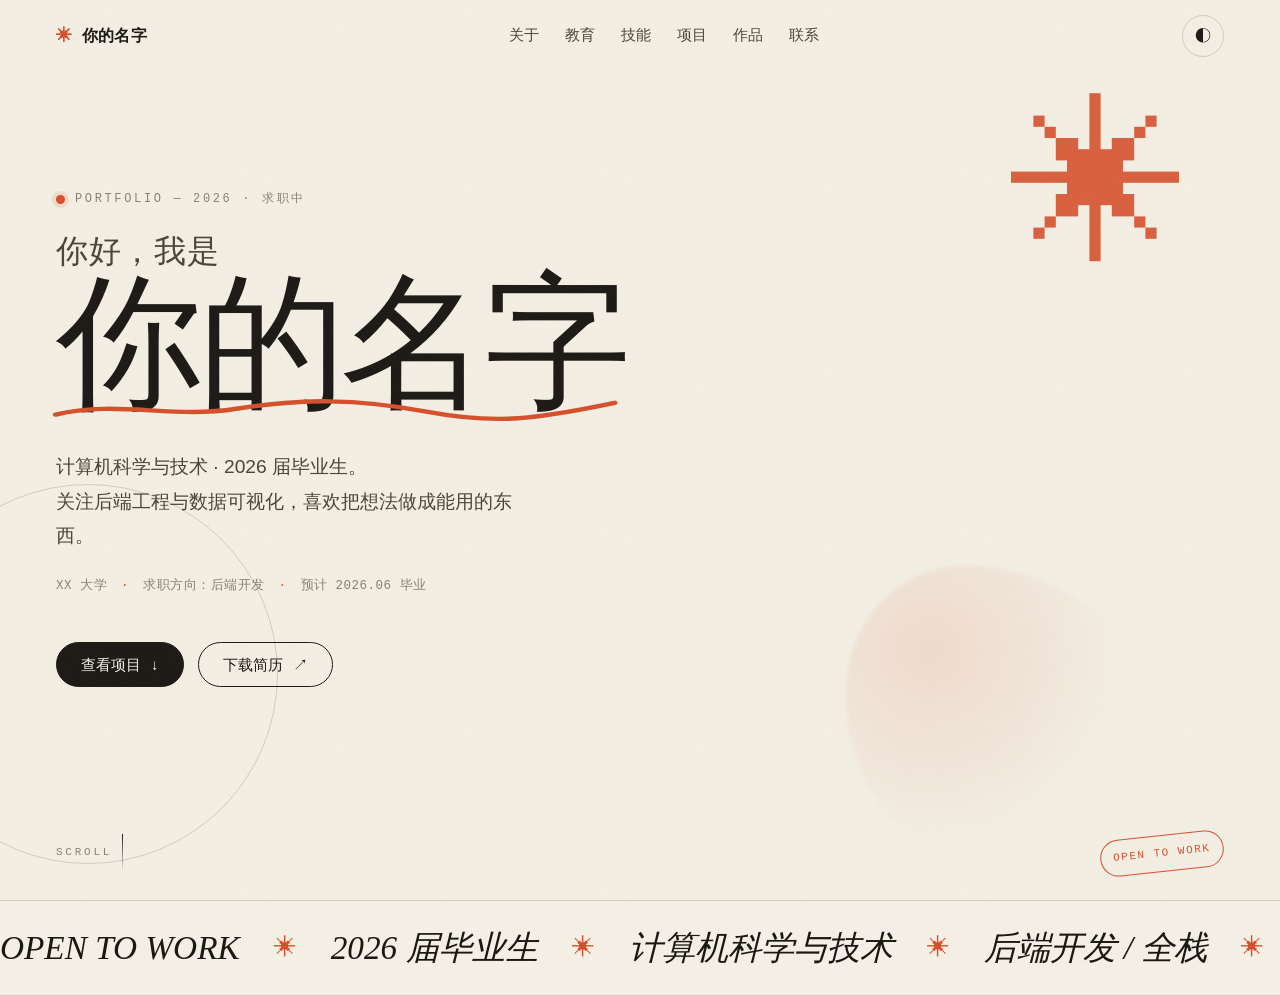
==== index.html @ 1ff98482 "feat: 搭建页面骨架与首屏 - index.html：语义化结构、导航、首屏 Hero、滚动横幅、移动端菜单容器 - style.css：设计变量（含深色主题）、重置、按钮/标签等通用组件、首屏与" ====
<!DOCTYPE html>
<html lang="zh-CN">
<head>
  <meta charset="UTF-8" />
  <meta name="viewport" content="width=device-width, initial-scale=1.0" />

  <!-- TODO: 替换为你自己的姓名与描述 -->
  <title>你的名字 · 个人作品集 | 计算机科学与技术 2026 届</title>
  <meta name="description" content="XX 大学计算机科学与技术专业 2026 届本科生的个人作品集：关于我、教育经历、技能栈、项目经历与作品，欢迎联系。" />
  <meta property="og:type" content="website" />
  <meta property="og:title" content="你的名字 · 个人作品集" />
  <meta property="og:description" content="计算机科学与技术 2026 届 · 求职方向：后端开发。项目经历、技能与作品。" />
  <meta name="theme-color" content="#f4efe4" />
  <link rel="icon" href="favicon.svg" type="image/svg+xml" />

  <!-- 在样式加载前应用主题，避免深色模式闪烁 -->
  <script>
    (function () {
      document.documentElement.classList.add('js');
      try {
        var saved = localStorage.getItem('portfolio-theme');
        if (saved === 'dark' || (!saved && window.matchMedia('(prefers-color-scheme: dark)').matches)) {
          document.documentElement.setAttribute('data-theme', 'dark');
        }
      } catch (e) { /* 隐私模式下忽略 */ }
    })();
  </script>

  <link rel="stylesheet" href="style.css" />
</head>
<body>
  <a class="skip-link" href="#main">跳到主要内容</a>

  <div class="progress" aria-hidden="true"><span id="progress-bar"></span></div>
  <div class="cursor" aria-hidden="true"></div>
  <div class="cursor-ring" aria-hidden="true"></div>

  <!-- 顶部导航 -->
  <header class="nav" id="nav">
    <div class="nav__inner">
      <a class="brand" href="#top" aria-label="回到首屏">
        <span class="brand__mark" aria-hidden="true">✳</span>
        <span>你的名字</span>
      </a>

      <nav class="nav__links" aria-label="主导航">
        <a href="#about">关于</a>
        <a href="#education">教育</a>
        <a href="#skills">技能</a>
        <a href="#projects">项目</a>
        <a href="#works">作品</a>
        <a href="#contact">联系</a>
      </nav>

      <div class="nav__actions">
        <button class="theme-toggle" id="theme-toggle" type="button" aria-label="切换深色/浅色主题">
          <span aria-hidden="true">◐</span>
        </button>
        <button class="menu-btn" id="menu-btn" type="button" aria-label="打开菜单" aria-expanded="false" aria-controls="mobile-menu">
          <span></span><span></span>
        </button>
      </div>
    </div>
  </header>

  <!-- 移动端全屏菜单 -->
  <nav class="mobile-menu" id="mobile-menu" aria-label="移动端导航" aria-hidden="true">
    <a href="#about">关于 <span>01</span></a>
    <a href="#education">教育 <span>02</span></a>
    <a href="#skills">技能 <span>03</span></a>
    <a href="#projects">项目 <span>04</span></a>
    <a href="#works">作品 <span>05</span></a>
    <a href="#contact">联系 <span>06</span></a>
    <p class="mobile-menu__note">计算机科学与技术 · 2026 届</p>
  </nav>

  <main id="main">
    <!-- ================= 首屏 ================= -->
    <section class="hero" id="top">
      <div class="hero__bg" aria-hidden="true">
        <span class="shape shape--star">✳</span>
        <span class="shape shape--ring"></span>
        <span class="shape shape--blob"></span>
      </div>

      <div class="container hero__inner">
        <p class="eyebrow" data-reveal>PORTFOLIO — 2026 · 求职中</p>

        <h1 class="hero__title" data-reveal style="--d:.05s">
          <span class="hero__hi">你好，我是</span>
          <span class="hero__name"><em>你的名字</em><svg class="underline" viewBox="0 0 600 40" preserveAspectRatio="none" aria-hidden="true" focusable="false"><path d="M6 28C70 8 128 34 196 20S322 6 396 24 512 34 594 12" /></svg></span>
        </h1>

        <p class="hero__sub" data-reveal style="--d:.15s">
          计算机科学与技术 · 2026 届毕业生。<br />
          关注后端工程与数据可视化，喜欢把想法做成能用的东西。
        </p>

        <div class="hero__meta" data-reveal style="--d:.25s">
          <span>XX 大学</span><span class="dot" aria-hidden="true">·</span>
          <span>求职方向：后端开发</span><span class="dot" aria-hidden="true">·</span>
          <span>预计 2026.06 毕业</span>
        </div>

        <div class="hero__cta" data-reveal style="--d:.35s">
          <a class="btn btn--primary" href="#projects">查看项目 <span aria-hidden="true">↓</span></a>
          <a class="btn btn--ghost" href="resume.pdf" download>下载简历 <span aria-hidden="true">↗</span></a>
        </div>
      </div>

      <div class="hero__footer">
        <span class="scroll-hint">SCROLL</span>
        <span class="hero__sticker">OPEN TO WORK</span>
      </div>
    </section>

    <!-- 滚动横幅 -->
    <div class="marquee" aria-hidden="true">
      <div class="marquee__track">
        <div class="marquee__group">
          <span>OPEN TO WORK</span><span class="marquee__star">✳</span>
          <span>2026 届毕业生</span><span class="marquee__star">✳</span>
          <span>计算机科学与技术</span><span class="marquee__star">✳</span>
          <span>后端开发 / 全栈</span><span class="marquee__star">✳</span>
          <span>把想法做成产品</span><span class="marquee__star">✳</span>
        </div>
        <div class="marquee__group">
          <span>OPEN TO WORK</span><span class="marquee__star">✳</span>
          <span>2026 届毕业生</span><span class="marquee__star">✳</span>
          <span>计算机科学与技术</span><span class="marquee__star">✳</span>
          <span>后端开发 / 全栈</span><span class="marquee__star">✳</span>
          <span>把想法做成产品</span><span class="marquee__star">✳</span>
        </div>
      </div>
    </div>

    <!-- ================= 内容区块（后续迭代在此插入） ================= -->

  </main>

  <!-- ================= 页脚（后续迭代完善） ================= -->

  <script src="main.js" defer></script>
</body>
</html>
---- style.css ----
/* ============================================================
   个人作品集 · style.css
   目录：01 设计变量 / 02 重置与基础 / 03 通用组件
        04 首屏 / 05 滚动横幅 / 06 导航 / 07 移动菜单
        08 进度条与光标
   ============================================================ */

/* ---------- 01 设计变量 ---------- */
:root {
  --paper: #f4efe4;
  --paper-2: #ece4d4;
  --ink: #1b1814;
  --ink-2: #4b4338;
  --muted: #8a8071;
  --line: rgba(27, 24, 20, 0.16);
  --accent: #d64f2a;
  --accent-2: #1f4f7a;
  --glow: rgba(214, 79, 42, 0.12);

  --font-display: "Iowan Old Style", "Palatino Linotype", "Book Antiqua", Georgia,
    "Noto Serif SC", "Source Han Serif SC", "Songti SC", STSong, serif;
  --font-sans: "Inter", "Helvetica Neue", Arial, "PingFang SC", "Hiragino Sans GB",
    "Microsoft YaHei", sans-serif;
  --font-mono: "SFMono-Regular", Consolas, "Liberation Mono", Menlo, monospace;

  --maxw: 1180px;
  --gutter: clamp(20px, 5vw, 56px);
  --r: 20px;
  --r-sm: 12px;

  --ease: cubic-bezier(0.2, 0.7, 0.2, 1);
  --t-fast: 0.2s;
  --t: 0.5s;
  --t-slow: 0.9s;
}

/* 深色主题 */
[data-theme="dark"] {
  --paper: #151310;
  --paper-2: #1d1a16;
  --ink: #f0e9db;
  --ink-2: #c9bfae;
  --muted: #938876;
  --line: rgba(240, 233, 219, 0.18);
  --accent: #ff6b3d;
  --accent-2: #8fb8dd;
  --glow: rgba(255, 107, 61, 0.14);
}

/* ---------- 02 重置与基础 ---------- */
*,
*::before,
*::after {
  box-sizing: border-box;
}

html {
  scroll-behavior: smooth;
}

body {
  margin: 0;
  background-color: var(--paper);
  color: var(--ink);
  font-family: var(--font-sans);
  font-size: 16px;
  line-height: 1.75;
  overflow-x: hidden;
  -webkit-font-smoothing: antialiased;
  transition: background-color 0.4s var(--ease), color 0.4s var(--ease);
}

/* 纸张噪点质感：覆盖全页的极淡颗粒 */
body::after {
  content: "";
  position: fixed;
  inset: 0;
  z-index: 95;
  pointer-events: none;
  opacity: 0.05;
  background-image: url("data:image/svg+xml,%3Csvg xmlns='http://www.w3.org/2000/svg' width='180' height='180'%3E%3Cfilter id='n'%3E%3CfeTurbulence type='fractalNoise' baseFrequency='0.9' numOctaves='2'/%3E%3C/filter%3E%3Crect width='180' height='180' filter='url(%23n)'/%3E%3C/svg%3E");
}

img,
svg {
  display: block;
  max-width: 100%;
}

a {
  color: inherit;
  text-decoration: none;
}

button {
  font: inherit;
  color: inherit;
  background: none;
  border: 0;
  cursor: pointer;
}

ul {
  margin: 0;
  padding: 0;
  list-style: none;
}

::selection {
  background: var(--accent);
  color: var(--paper);
}

:focus-visible {
  outline: 2px solid var(--accent);
  outline-offset: 3px;
  border-radius: 4px;
}

/* 跳转链接：键盘用户可见 */
.skip-link {
  position: fixed;
  top: -100px;
  left: 16px;
  z-index: 120;
  padding: 10px 16px;
  border-radius: 8px;
  background: var(--ink);
  color: var(--paper);
  transition: top var(--t-fast) var(--ease);
}

.skip-link:focus {
  top: 12px;
}

/* 进场动画：只有 JS 可用时才隐藏，避免脚本失败看不到内容 */
.js [data-reveal] {
  opacity: 0;
  transform: translateY(26px);
  transition: opacity var(--t-slow) var(--ease), transform var(--t-slow) var(--ease);
  transition-delay: var(--d, 0s);
}

.js [data-reveal].is-in {
  opacity: 1;
  transform: none;
}

/* ---------- 03 通用组件 ---------- */
.container {
  width: min(var(--maxw), 100% - var(--gutter) * 2);
  margin-inline: auto;
}

.mono {
  font-family: var(--font-mono);
}

.eyebrow {
  display: flex;
  align-items: center;
  gap: 10px;
  margin: 0 0 26px;
  font-family: var(--font-mono);
  font-size: 12px;
  letter-spacing: 0.22em;
  text-transform: uppercase;
  color: var(--muted);
}

.eyebrow::before {
  content: "";
  width: 9px;
  height: 9px;
  border-radius: 50%;
  background: var(--accent);
  box-shadow: 0 0 0 4px var(--glow);
}

/* 按钮 */
.btn {
  display: inline-flex;
  align-items: center;
  gap: 10px;
  padding: 14px 24px;
  border: 1px solid var(--ink);
  border-radius: 999px;
  font-size: 0.95rem;
  font-weight: 500;
  line-height: 1;
  transition: transform var(--t-fast) var(--ease), background-color var(--t-fast) var(--ease),
    color var(--t-fast) var(--ease), border-color var(--t-fast) var(--ease);
}

.btn span {
  transition: transform var(--t-fast) var(--ease);
}

.btn:hover span {
  transform: translate(3px, -3px);
}

.btn--primary {
  background: var(--ink);
  color: var(--paper);
}

.btn--primary:hover {
  background: var(--accent);
  border-color: var(--accent);
  color: #fff;
}

.btn--ghost {
  background: transparent;
  color: var(--ink);
}

.btn--ghost:hover {
  background: var(--ink);
  color: var(--paper);
}

/* ---------- 04 首屏 ---------- */
.hero {
  position: relative;
  display: flex;
  flex-direction: column;
  justify-content: center;
  min-height: 100vh;
  min-height: 100svh;
  padding-top: 96px;
  overflow: hidden;
}

.hero__bg {
  position: absolute;
  inset: 0;
  z-index: 0;
  pointer-events: none;
}

.shape {
  position: absolute;
  will-change: transform;
}

.shape--star {
  top: 11%;
  right: 7%;
  font-size: clamp(80px, 14vw, 190px);
  line-height: 1;
  color: var(--accent);
  opacity: 0.9;
  animation: spin 26s linear infinite;
}

.shape--ring {
  left: -8%;
  bottom: 4%;
  width: clamp(200px, 30vw, 380px);
  aspect-ratio: 1;
  border: 1px solid var(--line);
  border-radius: 50%;
}

.shape--blob {
  right: 12%;
  bottom: 6%;
  width: clamp(150px, 22vw, 280px);
  aspect-ratio: 1;
  border-radius: 42% 58% 63% 37% / 45% 40% 60% 55%;
  background: radial-gradient(circle at 30% 30%, var(--glow), transparent 70%);
  filter: blur(2px);
}

.hero__inner {
  position: relative;
  z-index: 2;
  padding-bottom: 120px;
}

.hero__title {
  margin: 0;
  font-family: var(--font-display);
  font-weight: 500;
  font-size: clamp(3.2rem, 11.5vw, 9.5rem);
  line-height: 0.96;
  letter-spacing: -0.03em;
}

.hero__hi {
  display: block;
  margin-bottom: 0.18em;
  font-size: 0.22em;
  font-weight: 400;
  letter-spacing: 0.02em;
  color: var(--ink-2);
}

.hero__name {
  position: relative;
  display: inline-block;
}

.hero__name em {
  font-style: normal;
  color: var(--ink);
}

.underline {
  position: absolute;
  left: -1%;
  bottom: -0.06em;
  width: 102%;
  height: 0.2em;
  overflow: visible;
}

.underline path {
  fill: none;
  stroke: var(--accent);
  stroke-width: 6;
  stroke-linecap: round;
}

.hero__sub {
  max-width: 46ch;
  margin: clamp(24px, 3.4vw, 36px) 0 0;
  font-size: clamp(1rem, 1.5vw, 1.2rem);
  line-height: 1.8;
  color: var(--ink-2);
}

.hero__meta {
  display: flex;
  flex-wrap: wrap;
  gap: 10px 14px;
  margin-top: 22px;
  font-family: var(--font-mono);
  font-size: 12.5px;
  letter-spacing: 0.04em;
  color: var(--muted);
}

.hero__meta .dot {
  color: var(--accent);
}

.hero__cta {
  display: flex;
  flex-wrap: wrap;
  gap: 14px;
  margin-top: clamp(30px, 4vw, 44px);
}

.hero__footer {
  position: absolute;
  left: 50%;
  bottom: 0;
  z-index: 2;
  display: flex;
  align-items: flex-end;
  justify-content: space-between;
  width: min(var(--maxw), 100% - var(--gutter) * 2);
  padding-bottom: 28px;
  transform: translateX(-50%);
}

.scroll-hint {
  display: flex;
  align-items: center;
  gap: 10px;
  font-family: var(--font-mono);
  font-size: 11px;
  letter-spacing: 0.25em;
  color: var(--muted);
}

.scroll-hint::after {
  content: "";
  width: 1px;
  height: 38px;
  background: linear-gradient(var(--ink), transparent);
  animation: scroll-pulse 2s ease-in-out infinite;
}

.hero__sticker {
  padding: 8px 12px;
  border: 1px solid var(--accent);
  border-radius: 999px;
  font-family: var(--font-mono);
  font-size: 11px;
  letter-spacing: 0.14em;
  color: var(--accent);
  transform: rotate(-6deg);
}

/* ---------- 05 滚动横幅 ---------- */
.marquee {
  padding: 18px 0;
  overflow: hidden;
  border-top: 1px solid var(--line);
  border-bottom: 1px solid var(--line);
  background: var(--paper);
}

.marquee__track {
  display: flex;
  width: max-content;
  animation: marquee 34s linear infinite;
}

.marquee:hover .marquee__track {
  animation-play-state: paused;
}

.marquee__group {
  display: flex;
  align-items: center;
  gap: 34px;
  padding-right: 34px;
  font-family: var(--font-display);
  font-size: clamp(1.4rem, 2.6vw, 2.2rem);
  font-style: italic;
  white-space: nowrap;
}

.marquee__star {
  font-size: 0.68em;
  font-style: normal;
  color: var(--accent);
}

/* ---------- 06 导航 ---------- */
.nav {
  position: fixed;
  top: 0;
  right: 0;
  left: 0;
  z-index: 60;
  border-bottom: 1px solid transparent;
  transition: background-color 0.35s var(--ease), border-color 0.35s var(--ease),
    box-shadow 0.35s var(--ease);
}

.nav.is-scrolled {
  border-color: var(--line);
  background: rgba(244, 239, 228, 0.82);
  -webkit-backdrop-filter: blur(14px) saturate(1.2);
  backdrop-filter: blur(14px) saturate(1.2);
  box-shadow: 0 8px 30px rgba(27, 24, 20, 0.06);
}

[data-theme="dark"] .nav.is-scrolled {
  background: rgba(21, 19, 16, 0.82);
}

.nav__inner {
  display: flex;
  align-items: center;
  justify-content: space-between;
  gap: 24px;
  width: min(var(--maxw), 100% - var(--gutter) * 2);
  height: 72px;
  margin-inline: auto;
}

.brand {
  display: flex;
  align-items: center;
  gap: 10px;
  font-weight: 600;
  letter-spacing: 0.01em;
}

.brand__mark {
  display: inline-block;
  color: var(--accent);
  animation: spin 18s linear infinite;
}

.nav__links {
  display: flex;
  gap: 26px;
  font-size: 0.92rem;
}

.nav__links a {
  position: relative;
  color: var(--ink-2);
  transition: color var(--t-fast) var(--ease);
}

.nav__links a::after {
  content: "";
  position: absolute;
  right: 0;
  bottom: -4px;
  left: 0;
  height: 1px;
  background: currentColor;
  transform: scaleX(0);
  transform-origin: right;
  transition: transform 0.35s var(--ease);
}

.nav__links a:hover {
  color: var(--ink);
}

.nav__links a:hover::after {
  transform: scaleX(1);
  transform-origin: left;
}

.nav__actions {
  display: flex;
  align-items: center;
  gap: 12px;
}

.theme-toggle {
  display: grid;
  place-items: center;
  width: 42px;
  height: 42px;
  border: 1px solid var(--line);
  border-radius: 50%;
  font-size: 1rem;
  transition: transform var(--t-fast) var(--ease), border-color var(--t-fast) var(--ease);
}

.theme-toggle:hover {
  border-color: var(--ink);
  transform: rotate(18deg);
}

/* ---------- 07 移动菜单 ---------- */
.menu-btn {
  display: none;
  flex-direction: column;
  align-items: center;
  justify-content: center;
  gap: 6px;
  width: 42px;
  height: 42px;
  border: 1px solid var(--line);
  border-radius: 50%;
}

.menu-btn span {
  display: block;
  width: 16px;
  height: 1.5px;
  background: var(--ink);
  transition: transform 0.3s var(--ease);
}

.menu-btn[aria-expanded="true"] span:first-child {
  transform: translateY(3.75px) rotate(45deg);
}

.menu-btn[aria-expanded="true"] span:last-child {
  transform: translateY(-3.75px) rotate(-45deg);
}

.mobile-menu {
  position: fixed;
  inset: 0;
  z-index: 55;
  display: flex;
  flex-direction: column;
  justify-content: center;
  gap: 4px;
  padding: var(--gutter);
  visibility: hidden;
  background: var(--paper);
  opacity: 0;
  transform: translateY(-100%);
  transition: transform 0.5s var(--ease), opacity 0.4s var(--ease), visibility 0.5s;
}

.mobile-menu.is-open {
  visibility: visible;
  opacity: 1;
  transform: none;
}

.mobile-menu a {
  display: flex;
  align-items: center;
  justify-content: space-between;
  padding: 14px 0;
  border-bottom: 1px solid var(--line);
  font-family: var(--font-display);
  font-size: clamp(2.1rem, 9vw, 3.2rem);
  line-height: 1.25;
}

.mobile-menu a span {
  font-family: var(--font-mono);
  font-size: 12px;
  color: var(--muted);
}

.mobile-menu__note {
  margin-top: 28px;
  font-family: var(--font-mono);
  font-size: 12px;
  letter-spacing: 0.12em;
  color: var(--muted);
}

body.menu-open {
  overflow: hidden;
}

/* ---------- 08 进度条与光标 ---------- */
.progress {
  position: fixed;
  top: 0;
  right: 0;
  left: 0;
  z-index: 80;
  height: 3px;
}

.progress span {
  display: block;
  width: 0;
  height: 100%;
  background: var(--accent);
  transition: width 0.1s linear;
}

.cursor,
.cursor-ring {
  position: fixed;
  top: 0;
  left: 0;
  z-index: 100;
  border-radius: 50%;
  pointer-events: none;
  opacity: 0;
  transform: translate(-50%, -50%);
  transition: opacity 0.3s var(--ease), width 0.25s var(--ease), height 0.25s var(--ease),
    background-color 0.25s var(--ease);
}

.cursor {
  width: 8px;
  height: 8px;
  background: #fff;
  mix-blend-mode: difference;
}

.cursor-ring {
  width: 38px;
  height: 38px;
  border: 1px solid rgba(255, 255, 255, 0.6);
  mix-blend-mode: difference;
}

body.has-cursor .cursor,
body.has-cursor .cursor-ring {
  opacity: 1;
}

.cursor-ring.is-hover {
  width: 64px;
  height: 64px;
  background: rgba(255, 255, 255, 0.08);
}

/* ---------- 动画关键帧 ---------- */
@keyframes spin {
  to {
    transform: rotate(360deg);
  }
}

@keyframes marquee {
  to {
    transform: translateX(-50%);
  }
}

@keyframes scroll-pulse {
  0%,
  100% {
    opacity: 0.35;
  }
  50% {
    opacity: 1;
  }
}

/* ===== 后续迭代样式在此追加 ===== */
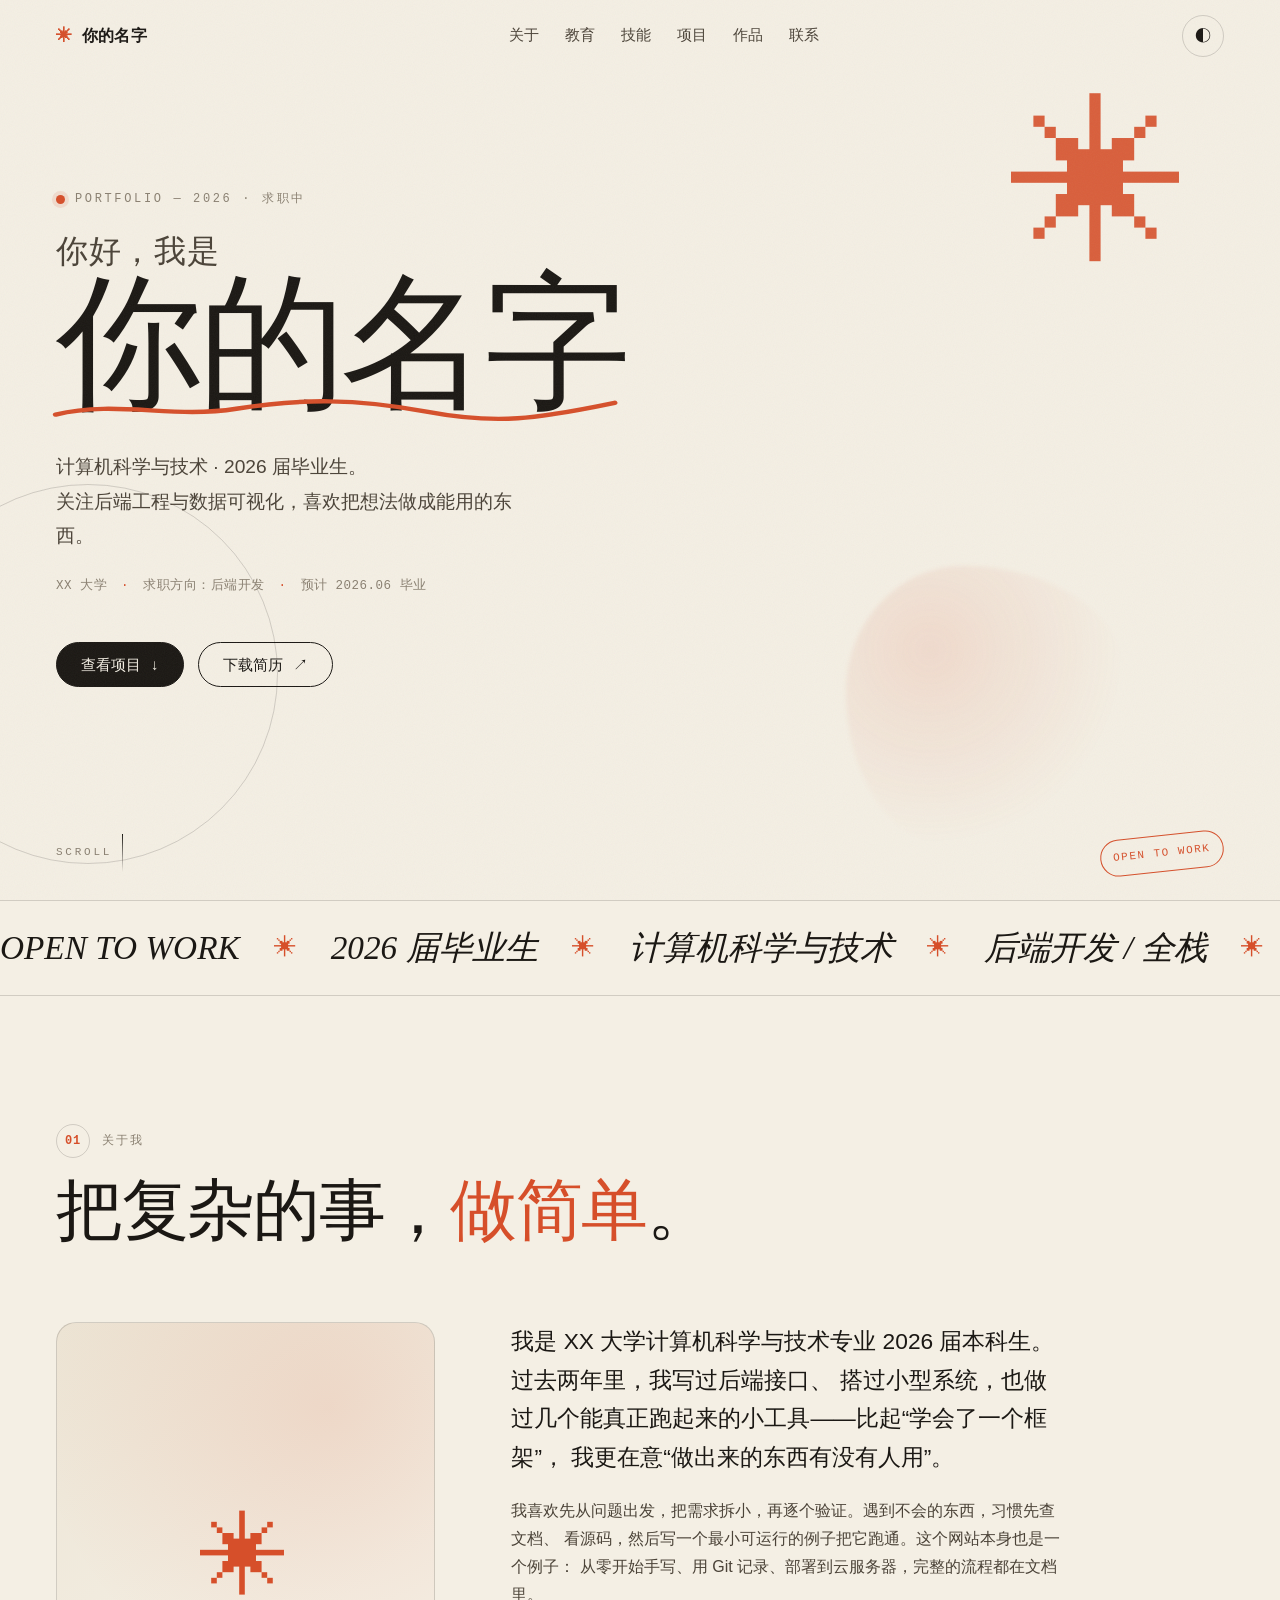
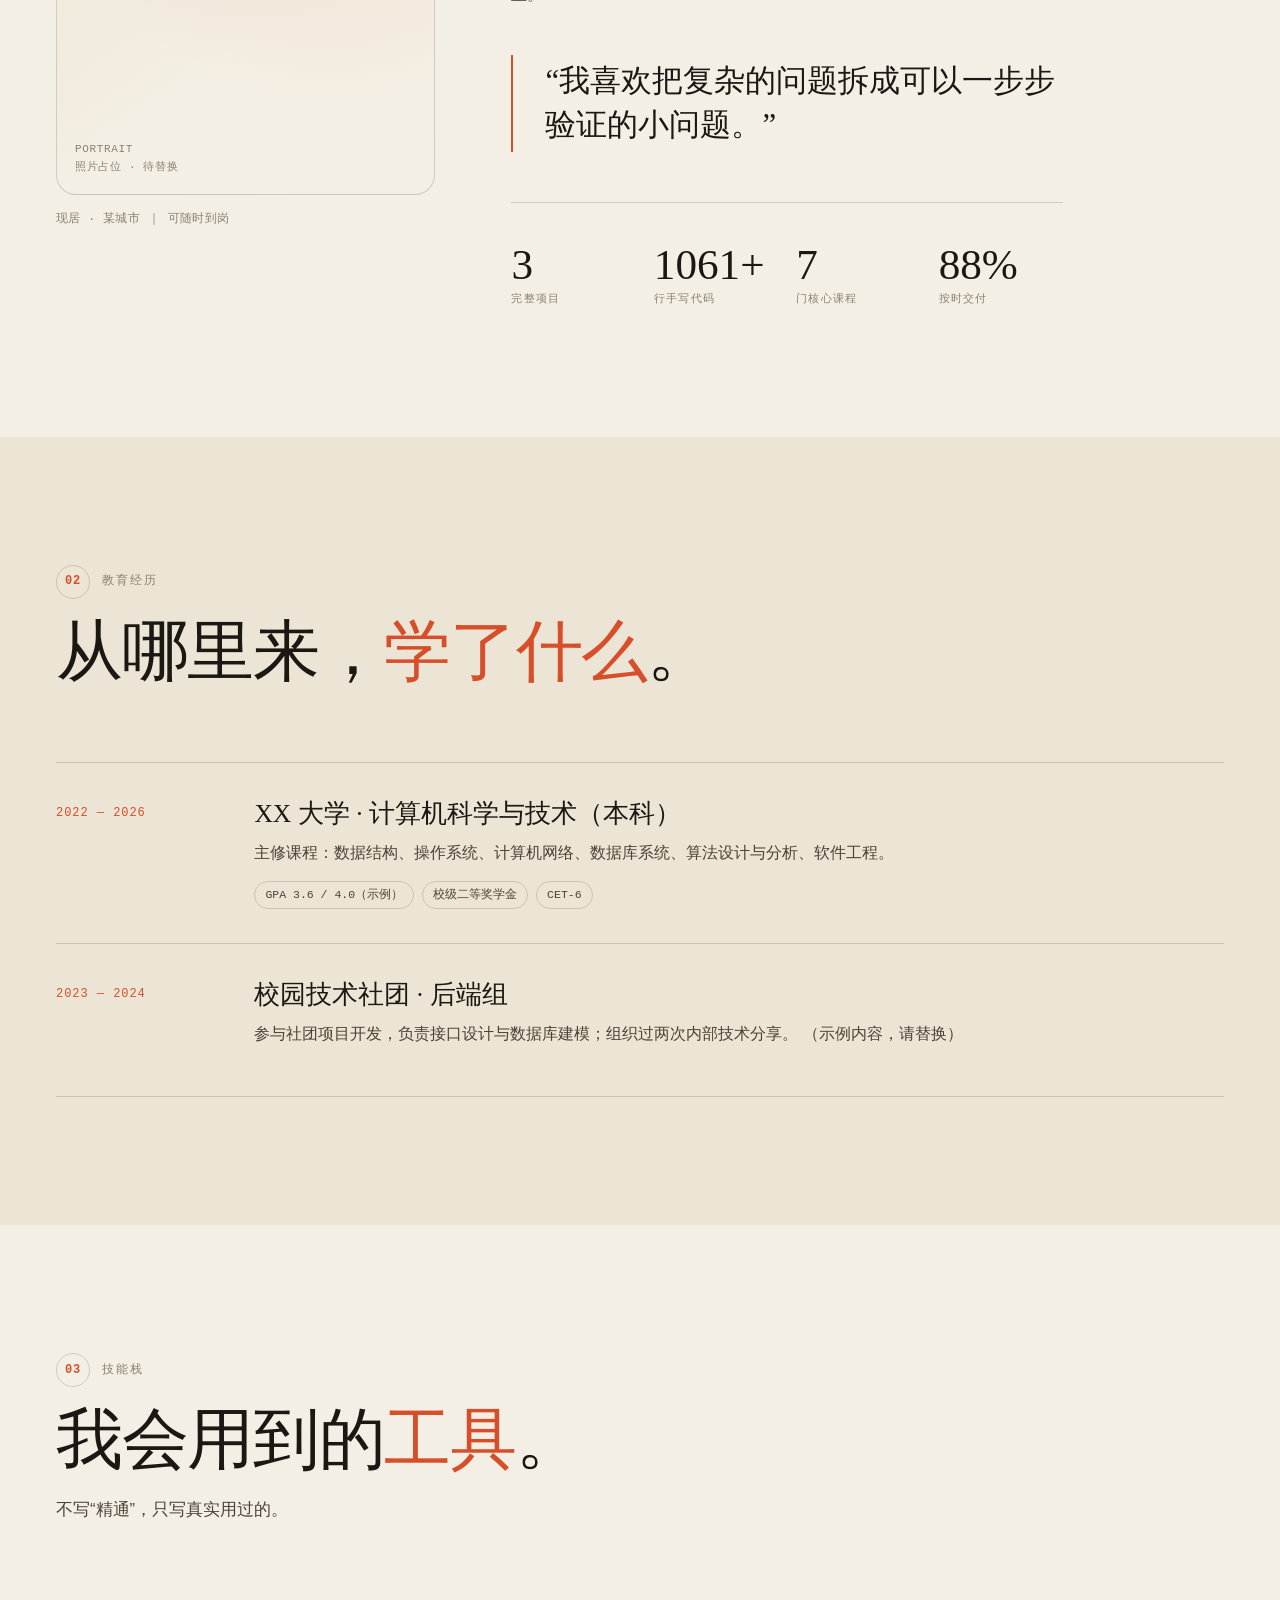
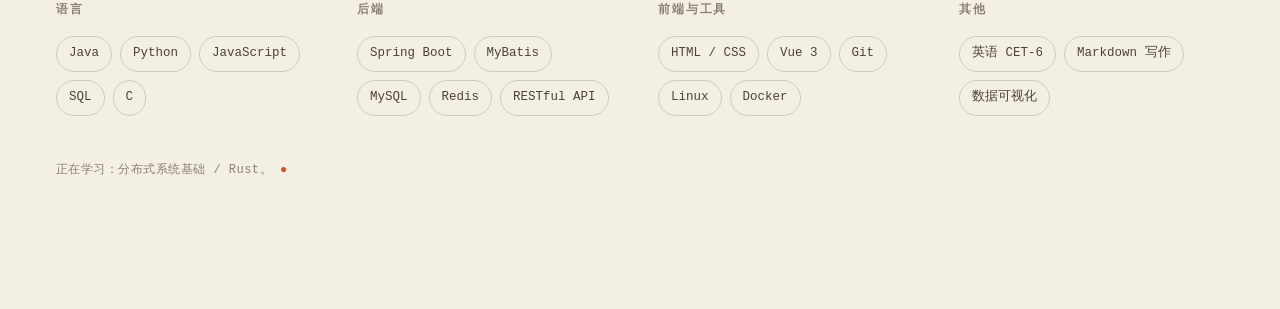
==== commit 9e9f6582: "feat: 新增关于、教育与技能区块 - 关于我：照片占位、个人简介、引文与数据统计（滚动计数） - 教育经历：时间线列表 - 技能栈：分组标签，标注正在学习的方向 - 补充区块通用样式与数字滚动脚本" ====
--- a/index.html
+++ b/index.html
@@ -134,6 +134,155 @@
       </div>
     </div>
 
+    <!-- ================= 01 关于我 ================= -->
+    <section class="section" id="about">
+      <div class="container">
+        <header class="section-head" data-reveal>
+          <p class="kicker"><span class="kicker__num">01</span> 关于我</p>
+          <h2 class="section-title">把复杂的事，<em>做简单</em>。</h2>
+        </header>
+
+        <div class="about-grid">
+          <aside class="about-side" data-reveal>
+            <!-- TODO: 替换为你的照片：把下面 div 换成 <img src="assets/avatar.jpg" alt="你的名字的照片"> -->
+            <div class="about-portrait" aria-hidden="true">
+              <span class="about-portrait__mark">✳</span>
+              <span class="about-portrait__label">PORTRAIT<br />照片占位 · 待替换</span>
+            </div>
+            <p class="about-side__note">现居 · 某城市 ｜ 可随时到岗</p>
+          </aside>
+
+          <div class="about-body">
+            <!-- TODO: 以下均为示例内容，替换为你自己的介绍 -->
+            <p class="lede" data-reveal>
+              我是 XX 大学计算机科学与技术专业 2026 届本科生。过去两年里，我写过后端接口、
+              搭过小型系统，也做过几个能真正跑起来的小工具——比起“学会了一个框架”，
+              我更在意“做出来的东西有没有人用”。
+            </p>
+            <p data-reveal>
+              我喜欢先从问题出发，把需求拆小，再逐个验证。遇到不会的东西，习惯先查文档、
+              看源码，然后写一个最小可运行的例子把它跑通。这个网站本身也是一个例子：
+              从零开始手写、用 Git 记录、部署到云服务器，完整的流程都在文档里。
+            </p>
+            <blockquote class="pullquote" data-reveal>
+              “我喜欢把复杂的问题拆成可以一步步验证的小问题。”
+            </blockquote>
+            <div class="stats" data-reveal>
+              <div class="stat">
+                <span class="stat__num" data-count="3">3</span>
+                <span class="stat__label">完整项目</span>
+              </div>
+              <div class="stat">
+                <span class="stat__num" data-count="1200" data-suffix="+">1200+</span>
+                <span class="stat__label">行手写代码</span>
+              </div>
+              <div class="stat">
+                <span class="stat__num" data-count="8">8</span>
+                <span class="stat__label">门核心课程</span>
+              </div>
+              <div class="stat">
+                <span class="stat__num" data-count="100" data-suffix="%">100%</span>
+                <span class="stat__label">按时交付</span>
+              </div>
+            </div>
+          </div>
+        </div>
+      </div>
+    </section>
+
+    <!-- ================= 02 教育经历 ================= -->
+    <section class="section section--alt" id="education">
+      <div class="container">
+        <header class="section-head" data-reveal>
+          <p class="kicker"><span class="kicker__num">02</span> 教育经历</p>
+          <h2 class="section-title">从哪里来，<em>学了什么</em>。</h2>
+        </header>
+
+        <ol class="timeline">
+          <li class="tl-item" data-reveal>
+            <p class="tl-year">2022 — 2026</p>
+            <div class="tl-body">
+              <h3 class="tl-title">XX 大学 · 计算机科学与技术（本科）</h3>
+              <p class="tl-desc">
+                主修课程：数据结构、操作系统、计算机网络、数据库系统、算法设计与分析、软件工程。
+              </p>
+              <ul class="tags">
+                <li>GPA 3.6 / 4.0（示例）</li>
+                <li>校级二等奖学金</li>
+                <li>CET-6</li>
+              </ul>
+            </div>
+          </li>
+          <li class="tl-item" data-reveal style="--d:.06s">
+            <p class="tl-year">2023 — 2024</p>
+            <div class="tl-body">
+              <h3 class="tl-title">校园技术社团 · 后端组</h3>
+              <p class="tl-desc">
+                参与社团项目开发，负责接口设计与数据库建模；组织过两次内部技术分享。
+                （示例内容，请替换）
+              </p>
+            </div>
+          </li>
+        </ol>
+      </div>
+    </section>
+
+    <!-- ================= 03 技能栈 ================= -->
+    <section class="section" id="skills">
+      <div class="container">
+        <header class="section-head" data-reveal>
+          <p class="kicker"><span class="kicker__num">03</span> 技能栈</p>
+          <h2 class="section-title">我会用到的<em>工具</em>。</h2>
+          <p class="section-lead">不写“精通”，只写真实用过的。</p>
+        </header>
+
+        <div class="skills-grid">
+          <div class="skill-group" data-reveal>
+            <h3>语言</h3>
+            <ul class="chips">
+              <li>Java</li>
+              <li>Python</li>
+              <li>JavaScript</li>
+              <li>SQL</li>
+              <li>C</li>
+            </ul>
+          </div>
+          <div class="skill-group" data-reveal style="--d:.06s">
+            <h3>后端</h3>
+            <ul class="chips">
+              <li>Spring Boot</li>
+              <li>MyBatis</li>
+              <li>MySQL</li>
+              <li>Redis</li>
+              <li>RESTful API</li>
+            </ul>
+          </div>
+          <div class="skill-group" data-reveal style="--d:.12s">
+            <h3>前端与工具</h3>
+            <ul class="chips">
+              <li>HTML / CSS</li>
+              <li>Vue 3</li>
+              <li>Git</li>
+              <li>Linux</li>
+              <li>Docker</li>
+            </ul>
+          </div>
+          <div class="skill-group" data-reveal style="--d:.18s">
+            <h3>其他</h3>
+            <ul class="chips">
+              <li>英语 CET-6</li>
+              <li>Markdown 写作</li>
+              <li>数据可视化</li>
+            </ul>
+          </div>
+        </div>
+
+        <p class="skills-note" data-reveal>
+          正在学习：分布式系统基础 / Rust。<span class="skills-note__dot" aria-hidden="true">●</span>
+        </p>
+      </div>
+    </section>
+
     <!-- ================= 内容区块（后续迭代在此插入） ================= -->
 
   </main>
--- a/style.css
+++ b/style.css
@@ -697,4 +697,308 @@
   }
 }
 
+/* ---------- 09 区块通用 ---------- */
+.section {
+  position: relative;
+  padding: clamp(78px, 10vw, 148px) 0;
+}
+
+.section--alt {
+  background-color: var(--paper-2);
+}
+
+.section--ink {
+  background-color: var(--ink);
+  color: var(--paper);
+}
+
+.section-head {
+  max-width: 780px;
+  margin-bottom: clamp(42px, 6vw, 76px);
+}
+
+.kicker {
+  display: flex;
+  align-items: center;
+  gap: 12px;
+  margin: 0 0 18px;
+  font-family: var(--font-mono);
+  font-size: 12px;
+  letter-spacing: 0.18em;
+  text-transform: uppercase;
+  color: var(--muted);
+}
+
+.kicker__num {
+  display: inline-grid;
+  place-items: center;
+  min-width: 34px;
+  height: 34px;
+  padding: 0 8px;
+  border: 1px solid var(--line);
+  border-radius: 999px;
+  color: var(--accent);
+  font-weight: 600;
+  letter-spacing: 0.06em;
+}
+
+.section-title {
+  margin: 0 0 20px;
+  font-family: var(--font-display);
+  font-weight: 500;
+  font-size: clamp(2.05rem, 5.2vw, 4.2rem);
+  line-height: 1.05;
+  letter-spacing: -0.02em;
+  text-wrap: balance;
+}
+
+.section-title em {
+  font-style: normal;
+  color: var(--accent);
+}
+
+.section-lead {
+  max-width: 56ch;
+  margin: 0;
+  color: var(--ink-2);
+  font-size: clamp(1rem, 1.3vw, 1.12rem);
+}
+
+.section--ink .kicker,
+.section--ink .section-lead {
+  color: inherit;
+  opacity: 0.65;
+}
+
+/* ---------- 10 关于我 ---------- */
+.about-grid {
+  display: grid;
+  grid-template-columns: minmax(0, 0.85fr) minmax(0, 1.6fr);
+  gap: clamp(30px, 6vw, 88px);
+  align-items: start;
+}
+
+.about-side {
+  position: sticky;
+  top: 104px;
+}
+
+.about-portrait {
+  position: relative;
+  display: grid;
+  place-items: center;
+  aspect-ratio: 4 / 5;
+  overflow: hidden;
+  border: 1px solid var(--line);
+  border-radius: var(--r);
+  background: linear-gradient(145deg, var(--paper-2), var(--paper) 65%);
+}
+
+.about-portrait::before {
+  content: "";
+  position: absolute;
+  inset: 0;
+  background: radial-gradient(circle at 72% 18%, var(--glow), transparent 62%);
+}
+
+.about-portrait__mark {
+  position: relative;
+  z-index: 1;
+  font-size: clamp(58px, 7vw, 104px);
+  line-height: 1;
+  color: var(--accent);
+  animation: spin 26s linear infinite;
+}
+
+.about-portrait__label {
+  position: absolute;
+  right: 18px;
+  bottom: 18px;
+  left: 18px;
+  z-index: 1;
+  margin: 0;
+  font-family: var(--font-mono);
+  font-size: 11px;
+  line-height: 1.6;
+  letter-spacing: 0.06em;
+  color: var(--muted);
+}
+
+.about-side__note {
+  margin: 14px 0 0;
+  font-family: var(--font-mono);
+  font-size: 11.5px;
+  letter-spacing: 0.04em;
+  color: var(--muted);
+}
+
+.about-body {
+  max-width: 62ch;
+}
+
+.about-body p {
+  margin: 0 0 20px;
+  color: var(--ink-2);
+}
+
+.about-body .lede {
+  color: var(--ink);
+  font-size: clamp(1.15rem, 1.8vw, 1.42rem);
+  line-height: 1.7;
+}
+
+.pullquote {
+  margin: clamp(28px, 4vw, 46px) 0;
+  padding: 4px 0 4px clamp(20px, 3vw, 32px);
+  border-left: 2px solid var(--accent);
+  font-family: var(--font-display);
+  font-size: clamp(1.35rem, 2.4vw, 1.95rem);
+  line-height: 1.45;
+  color: var(--ink);
+}
+
+.stats {
+  display: grid;
+  grid-template-columns: repeat(4, minmax(0, 1fr));
+  gap: 18px;
+  margin-top: clamp(30px, 4vw, 50px);
+  padding-top: clamp(26px, 3.5vw, 38px);
+  border-top: 1px solid var(--line);
+}
+
+.stat {
+  display: flex;
+  flex-direction: column;
+  gap: 2px;
+}
+
+.stat__num {
+  font-family: var(--font-display);
+  font-size: clamp(1.9rem, 3.4vw, 2.7rem);
+  line-height: 1.1;
+  color: var(--ink);
+  font-variant-numeric: tabular-nums;
+}
+
+.stat__label {
+  font-family: var(--font-mono);
+  font-size: 10.5px;
+  letter-spacing: 0.12em;
+  text-transform: uppercase;
+  color: var(--muted);
+}
+
+/* ---------- 11 教育经历 ---------- */
+.timeline {
+  margin: 0;
+  padding: 0;
+  list-style: none;
+  border-top: 1px solid var(--line);
+}
+
+.tl-item {
+  display: grid;
+  grid-template-columns: minmax(92px, 160px) minmax(0, 1fr);
+  gap: clamp(16px, 3vw, 44px);
+  padding: clamp(22px, 3vw, 34px) 0;
+  border-bottom: 1px solid var(--line);
+}
+
+.tl-year {
+  margin: 6px 0 0;
+  font-family: var(--font-mono);
+  font-size: 12px;
+  letter-spacing: 0.08em;
+  color: var(--accent);
+}
+
+.tl-title {
+  margin: 0 0 8px;
+  font-family: var(--font-display);
+  font-weight: 500;
+  font-size: clamp(1.22rem, 2vw, 1.65rem);
+  line-height: 1.32;
+}
+
+.tl-desc {
+  margin: 0 0 14px;
+  color: var(--ink-2);
+}
+
+.tags {
+  display: flex;
+  flex-wrap: wrap;
+  gap: 8px;
+  margin: 0;
+  padding: 0;
+  list-style: none;
+}
+
+.tags li {
+  padding: 3px 10px;
+  border: 1px solid var(--line);
+  border-radius: 999px;
+  font-family: var(--font-mono);
+  font-size: 11.5px;
+  color: var(--ink-2);
+}
+
+/* ---------- 12 技能栈 ---------- */
+.skills-grid {
+  display: grid;
+  grid-template-columns: repeat(4, minmax(0, 1fr));
+  gap: clamp(22px, 3vw, 36px);
+}
+
+.skill-group h3 {
+  margin: 0 0 16px;
+  font-family: var(--font-mono);
+  font-size: 11.5px;
+  font-weight: 600;
+  letter-spacing: 0.16em;
+  text-transform: uppercase;
+  color: var(--muted);
+}
+
+.chips {
+  display: flex;
+  flex-wrap: wrap;
+  gap: 8px;
+  margin: 0;
+  padding: 0;
+  list-style: none;
+}
+
+.chips li {
+  padding: 6px 12px;
+  border: 1px solid var(--line);
+  border-radius: 999px;
+  font-family: var(--font-mono);
+  font-size: 12.5px;
+  color: var(--ink-2);
+  transition: color var(--t-fast) var(--ease), border-color var(--t-fast) var(--ease),
+    background-color var(--t-fast) var(--ease), transform var(--t-fast) var(--ease);
+}
+
+.chips li:hover {
+  border-color: var(--accent);
+  background-color: var(--glow);
+  color: var(--accent);
+  transform: translateY(-2px);
+}
+
+.skills-note {
+  margin: clamp(28px, 4vw, 44px) 0 0;
+  font-family: var(--font-mono);
+  font-size: 12px;
+  letter-spacing: 0.04em;
+  color: var(--muted);
+}
+
+.skills-note__dot {
+  margin-left: 8px;
+  color: var(--accent);
+  animation: scroll-pulse 2s var(--ease) infinite;
+}
+
 /* ===== 后续迭代样式在此追加 ===== */
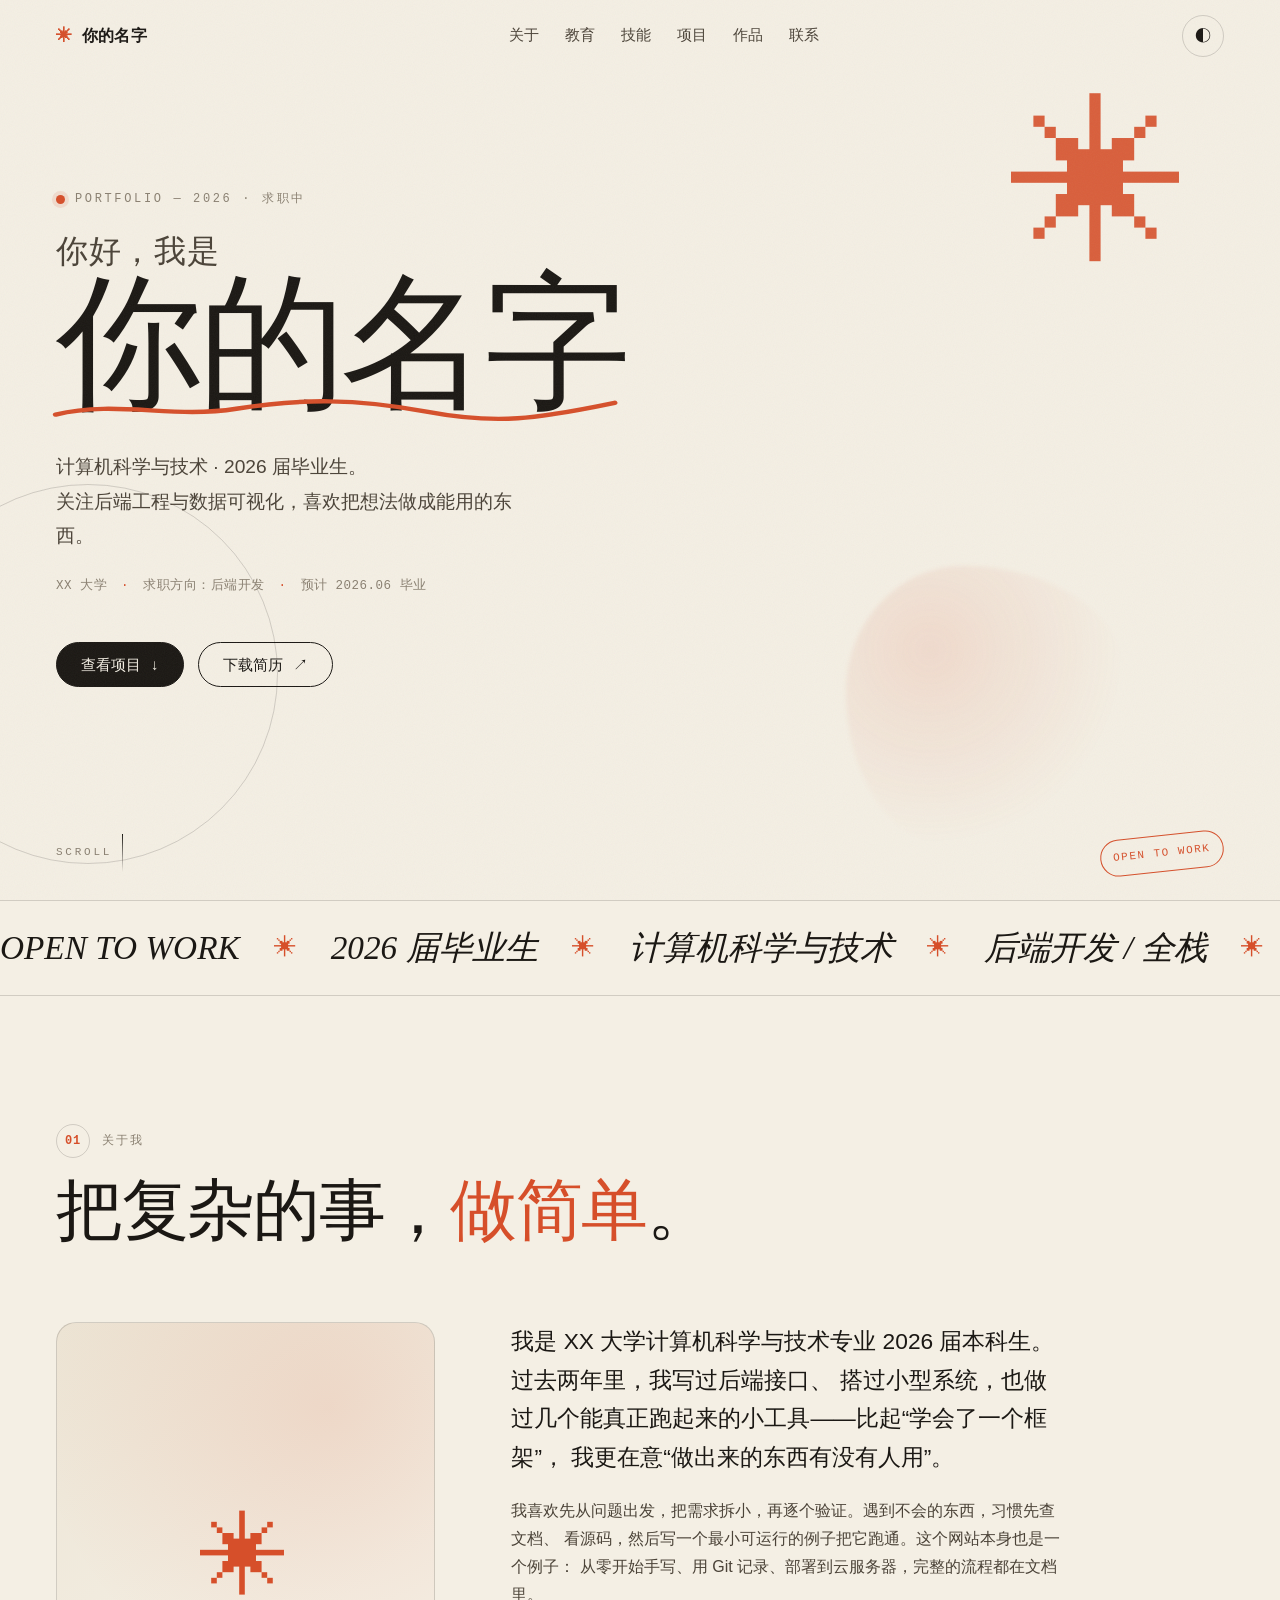
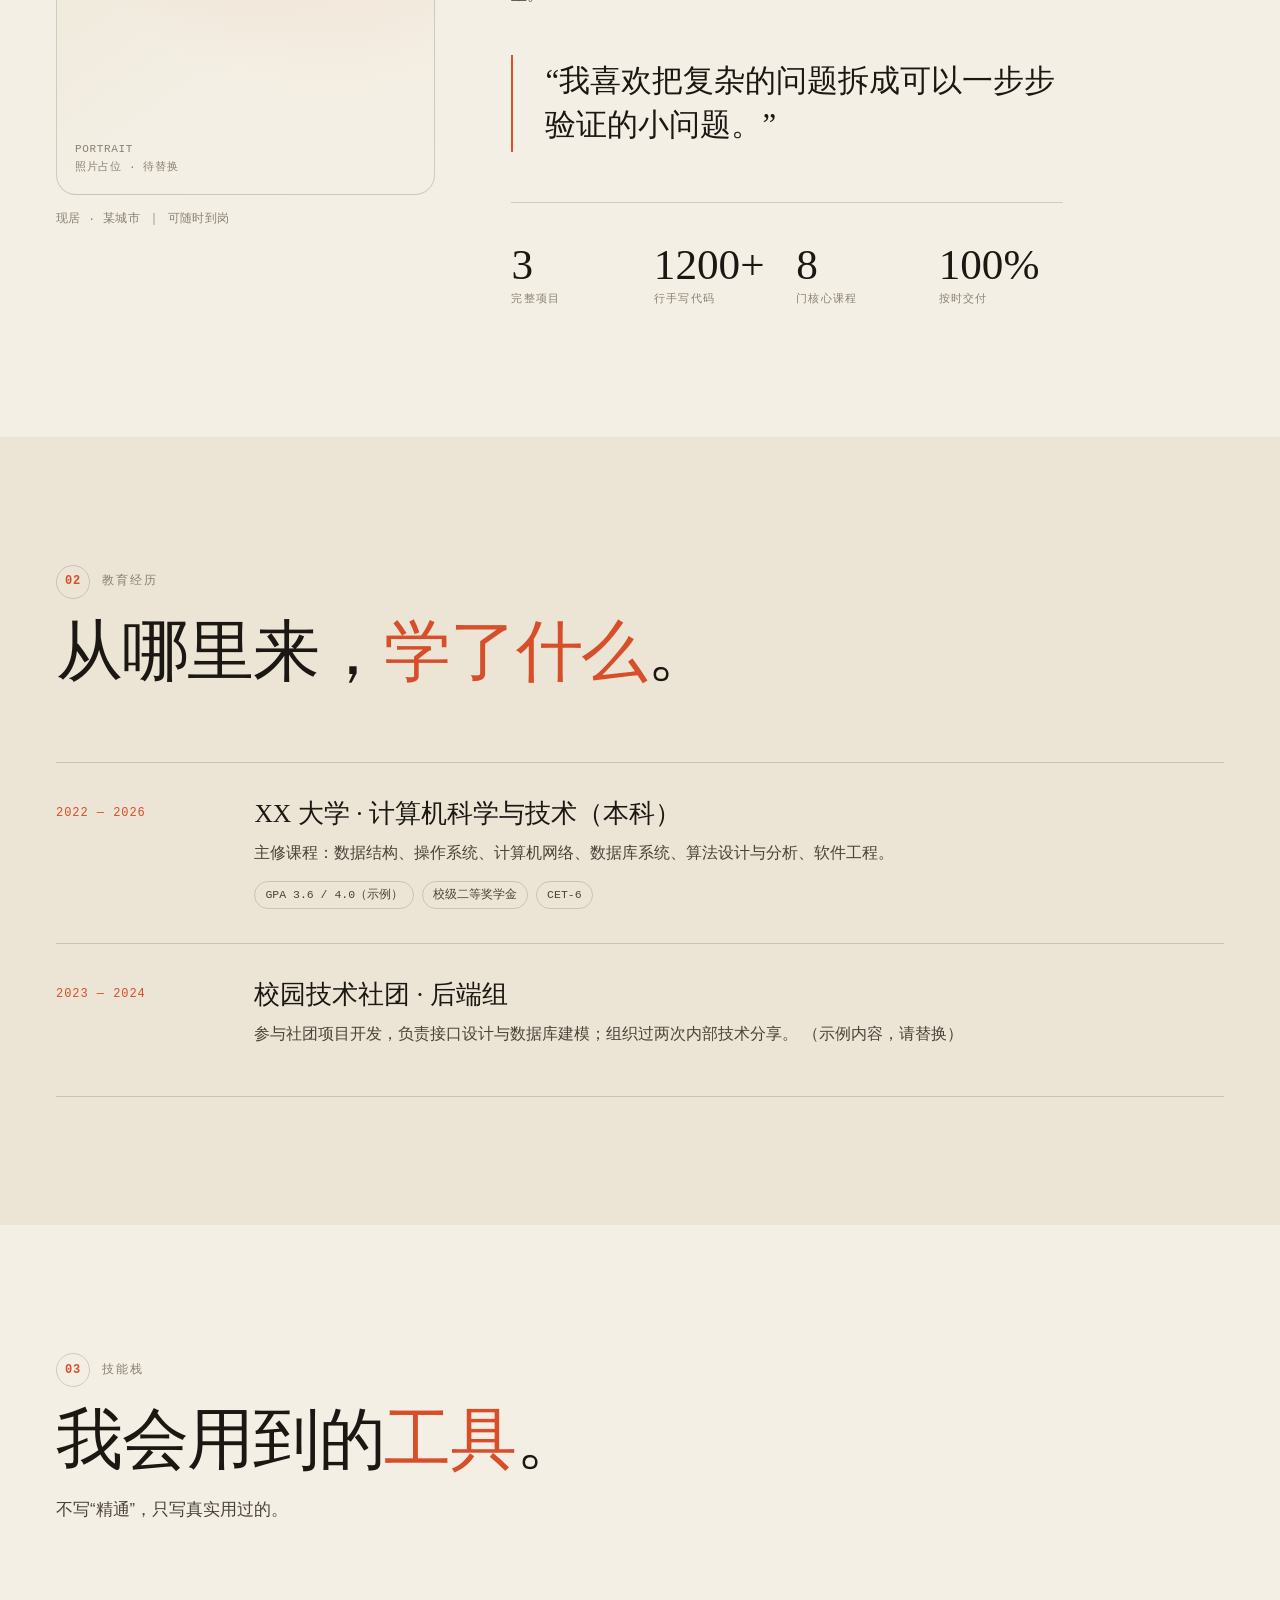
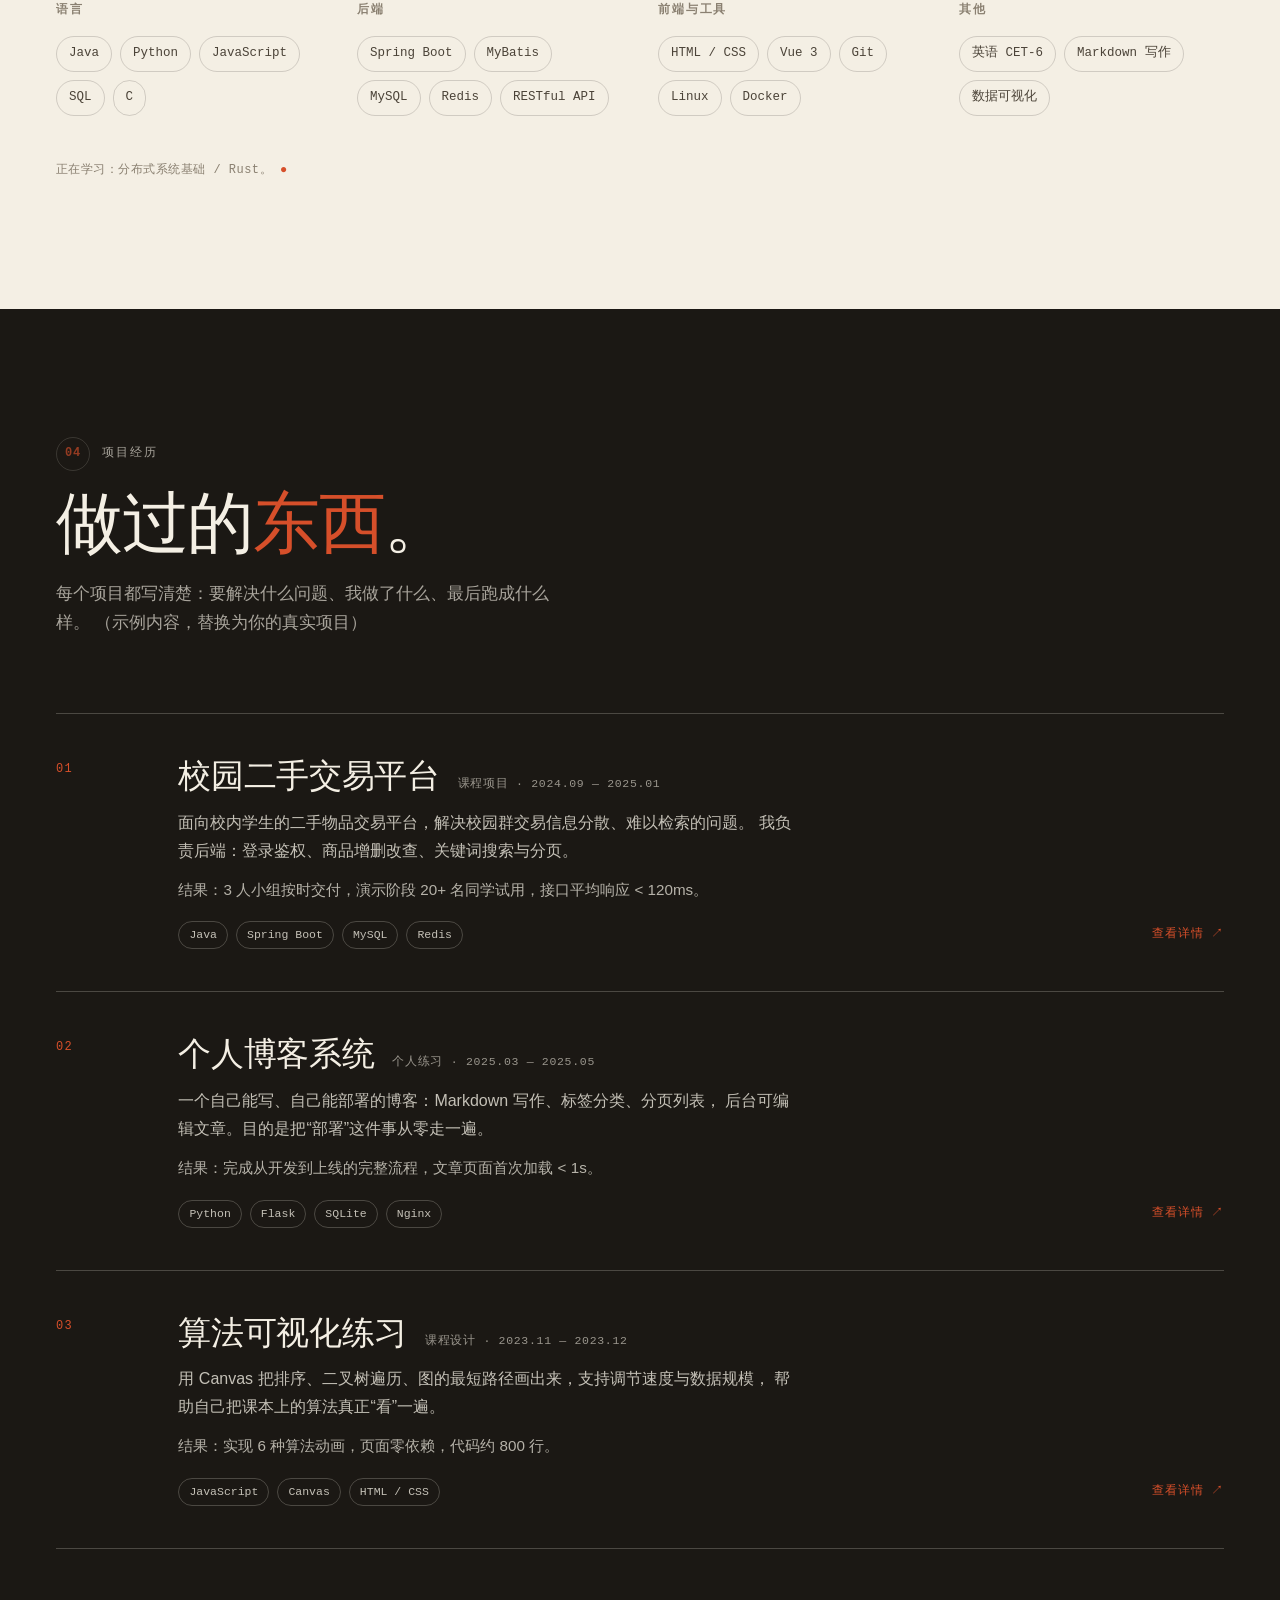
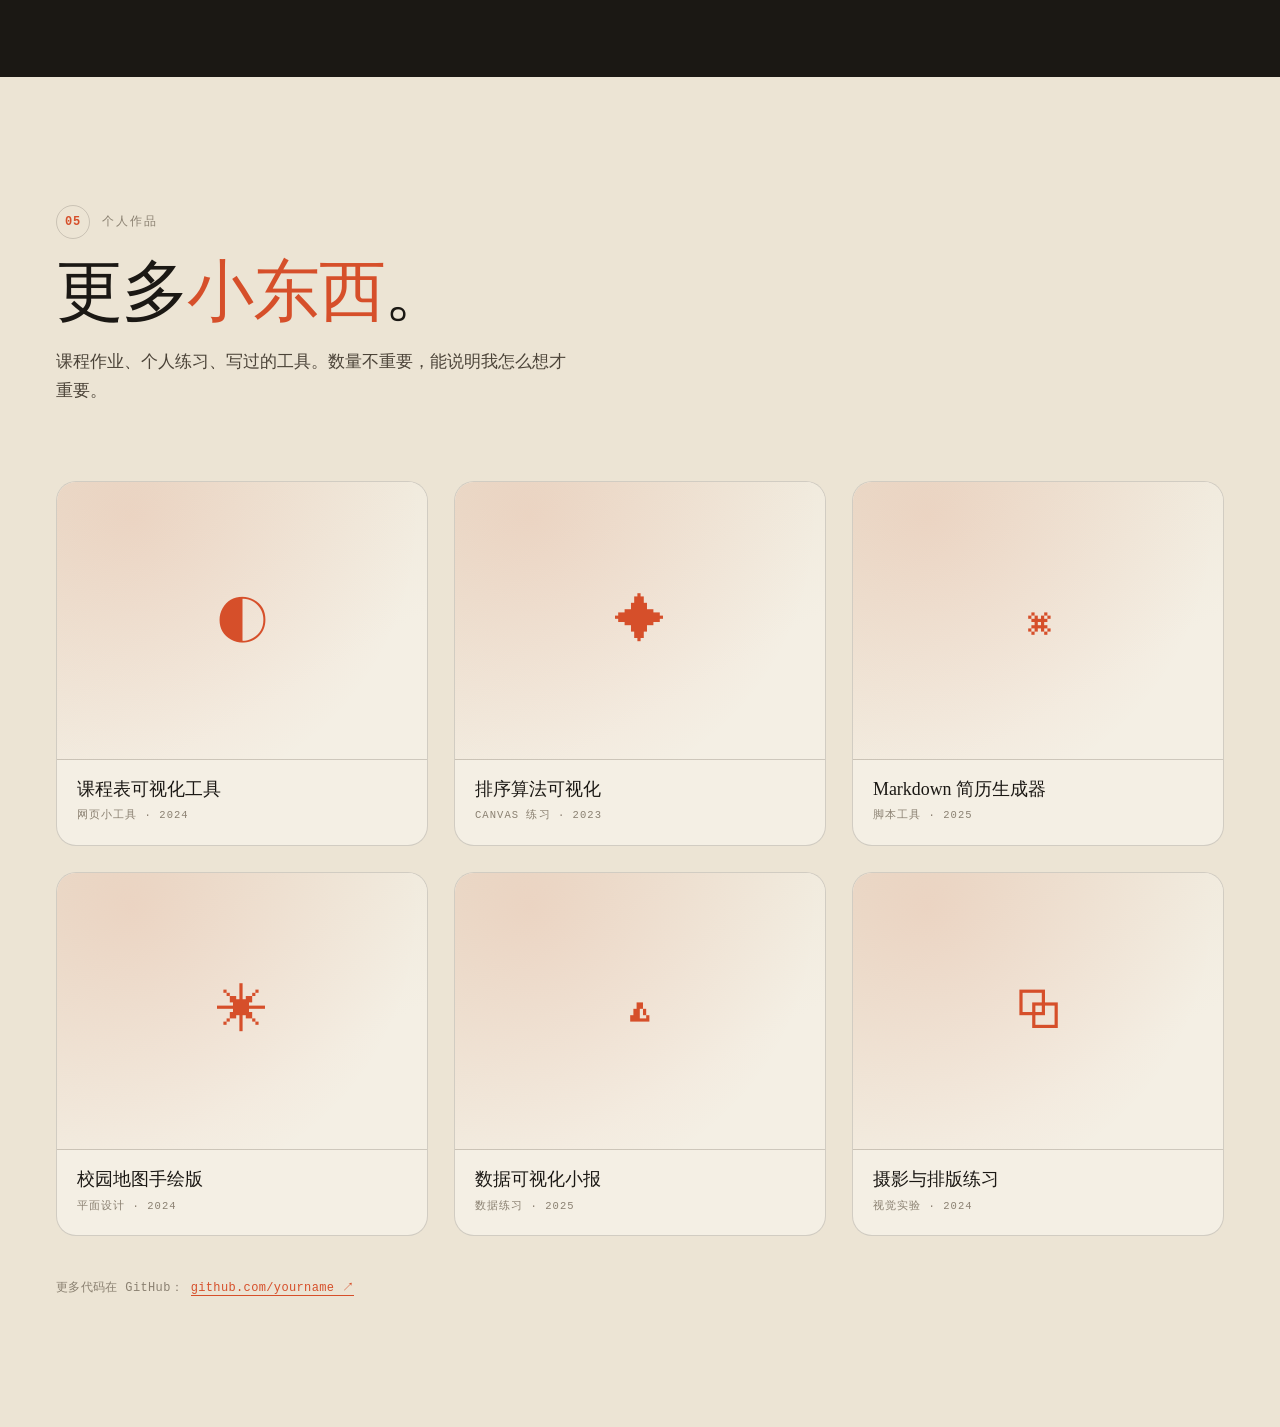
==== commit 3612e5f6: "feat: 新增项目经历与作品集区块 - 项目经历：反色深色区块 + 三条编号项目条目（问题/职责/结果/技术栈） - 作品集：3 列卡片网格，6 个占位作品，悬停上浮与图形旋转 - 新增反色区块设计" ====
--- a/index.html
+++ b/index.html
@@ -283,6 +283,176 @@
       </div>
     </section>
 
+    <!-- ================= 04 项目经历 ================= -->
+    <section class="section section--ink" id="projects">
+      <div class="container">
+        <header class="section-head" data-reveal>
+          <p class="kicker"><span class="kicker__num">04</span> 项目经历</p>
+          <h2 class="section-title">做过的<em>东西</em>。</h2>
+          <p class="section-lead">
+            每个项目都写清楚：要解决什么问题、我做了什么、最后跑成什么样。
+            （示例内容，替换为你的真实项目）
+          </p>
+        </header>
+
+        <ol class="projects">
+          <li class="project" data-reveal>
+            <p class="project__num">01</p>
+            <div class="project__body">
+              <div class="project__top">
+                <h3 class="project__title">校园二手交易平台</h3>
+                <p class="project__meta">课程项目 · 2024.09 — 2025.01</p>
+              </div>
+              <p class="project__desc">
+                面向校内学生的二手物品交易平台，解决校园群交易信息分散、难以检索的问题。
+                我负责后端：登录鉴权、商品增删改查、关键词搜索与分页。
+              </p>
+              <p class="project__result">
+                结果：3 人小组按时交付，演示阶段 20+ 名同学试用，接口平均响应 &lt; 120ms。
+              </p>
+              <div class="project__foot">
+                <ul class="tags">
+                  <li>Java</li>
+                  <li>Spring Boot</li>
+                  <li>MySQL</li>
+                  <li>Redis</li>
+                </ul>
+                <!-- TODO: 替换为真实仓库地址或详情页 -->
+                <a class="link-arrow" href="#">查看详情 <span aria-hidden="true">↗</span></a>
+              </div>
+            </div>
+          </li>
+
+          <li class="project" data-reveal>
+            <p class="project__num">02</p>
+            <div class="project__body">
+              <div class="project__top">
+                <h3 class="project__title">个人博客系统</h3>
+                <p class="project__meta">个人练习 · 2025.03 — 2025.05</p>
+              </div>
+              <p class="project__desc">
+                一个自己能写、自己能部署的博客：Markdown 写作、标签分类、分页列表，
+                后台可编辑文章。目的是把“部署”这件事从零走一遍。
+              </p>
+              <p class="project__result">
+                结果：完成从开发到上线的完整流程，文章页面首次加载 &lt; 1s。
+              </p>
+              <div class="project__foot">
+                <ul class="tags">
+                  <li>Python</li>
+                  <li>Flask</li>
+                  <li>SQLite</li>
+                  <li>Nginx</li>
+                </ul>
+                <a class="link-arrow" href="#">查看详情 <span aria-hidden="true">↗</span></a>
+              </div>
+            </div>
+          </li>
+
+          <li class="project" data-reveal>
+            <p class="project__num">03</p>
+            <div class="project__body">
+              <div class="project__top">
+                <h3 class="project__title">算法可视化练习</h3>
+                <p class="project__meta">课程设计 · 2023.11 — 2023.12</p>
+              </div>
+              <p class="project__desc">
+                用 Canvas 把排序、二叉树遍历、图的最短路径画出来，支持调节速度与数据规模，
+                帮助自己把课本上的算法真正“看”一遍。
+              </p>
+              <p class="project__result">
+                结果：实现 6 种算法动画，页面零依赖，代码约 800 行。
+              </p>
+              <div class="project__foot">
+                <ul class="tags">
+                  <li>JavaScript</li>
+                  <li>Canvas</li>
+                  <li>HTML / CSS</li>
+                </ul>
+                <a class="link-arrow" href="#">查看详情 <span aria-hidden="true">↗</span></a>
+              </div>
+            </div>
+          </li>
+        </ol>
+      </div>
+    </section>
+
+    <!-- ================= 05 个人作品 ================= -->
+    <section class="section section--alt" id="works">
+      <div class="container">
+        <header class="section-head" data-reveal>
+          <p class="kicker"><span class="kicker__num">05</span> 个人作品</p>
+          <h2 class="section-title">更多<em>小东西</em>。</h2>
+          <p class="section-lead">
+            课程作业、个人练习、写过的工具。数量不重要，能说明我怎么想才重要。
+          </p>
+        </header>
+
+        <ul class="works">
+          <li class="work" data-reveal>
+            <a class="work__link" href="#">
+              <span class="work__visual" aria-hidden="true"><span class="work__glyph">◐</span></span>
+              <span class="work__info">
+                <span class="work__title">课程表可视化工具</span>
+                <span class="work__meta">网页小工具 · 2024</span>
+              </span>
+            </a>
+          </li>
+          <li class="work" data-reveal style="--d:.05s">
+            <a class="work__link" href="#">
+              <span class="work__visual" aria-hidden="true"><span class="work__glyph">✦</span></span>
+              <span class="work__info">
+                <span class="work__title">排序算法可视化</span>
+                <span class="work__meta">Canvas 练习 · 2023</span>
+              </span>
+            </a>
+          </li>
+          <li class="work" data-reveal style="--d:.1s">
+            <a class="work__link" href="#">
+              <span class="work__visual" aria-hidden="true"><span class="work__glyph">⌘</span></span>
+              <span class="work__info">
+                <span class="work__title">Markdown 简历生成器</span>
+                <span class="work__meta">脚本工具 · 2025</span>
+              </span>
+            </a>
+          </li>
+          <li class="work" data-reveal style="--d:.15s">
+            <a class="work__link" href="#">
+              <span class="work__visual" aria-hidden="true"><span class="work__glyph">✳</span></span>
+              <span class="work__info">
+                <span class="work__title">校园地图手绘版</span>
+                <span class="work__meta">平面设计 · 2024</span>
+              </span>
+            </a>
+          </li>
+          <li class="work" data-reveal style="--d:.2s">
+            <a class="work__link" href="#">
+              <span class="work__visual" aria-hidden="true"><span class="work__glyph">◭</span></span>
+              <span class="work__info">
+                <span class="work__title">数据可视化小报</span>
+                <span class="work__meta">数据练习 · 2025</span>
+              </span>
+            </a>
+          </li>
+          <li class="work" data-reveal style="--d:.25s">
+            <a class="work__link" href="#">
+              <span class="work__visual" aria-hidden="true"><span class="work__glyph">⧉</span></span>
+              <span class="work__info">
+                <span class="work__title">摄影与排版练习</span>
+                <span class="work__meta">视觉实验 · 2024</span>
+              </span>
+            </a>
+          </li>
+        </ul>
+
+        <p class="works-note" data-reveal>
+          更多代码在 GitHub：
+          <!-- TODO: 替换为你的 GitHub 主页 -->
+          <a href="https://github.com/yourname" target="_blank" rel="noopener noreferrer">github.com/yourname ↗</a>
+        </p>
+      </div>
+    </section>
+
     <!-- ================= 内容区块（后续迭代在此插入） ================= -->
 
   </main>
--- a/style.css
+++ b/style.css
@@ -17,6 +17,13 @@
   --accent-2: #1f4f7a;
   --glow: rgba(214, 79, 42, 0.12);
 
+  /* 反色区块（深色带）专用变量，随主题反相 */
+  --inv-paper: #1b1814;
+  --inv-ink: #f4efe4;
+  --inv-ink-2: rgba(244, 239, 228, 0.78);
+  --inv-muted: rgba(244, 239, 228, 0.58);
+  --inv-line: rgba(244, 239, 228, 0.22);
+
   --font-display: "Iowan Old Style", "Palatino Linotype", "Book Antiqua", Georgia,
     "Noto Serif SC", "Source Han Serif SC", "Songti SC", STSong, serif;
   --font-sans: "Inter", "Helvetica Neue", Arial, "PingFang SC", "Hiragino Sans GB",
@@ -45,6 +52,12 @@
   --accent: #ff6b3d;
   --accent-2: #8fb8dd;
   --glow: rgba(255, 107, 61, 0.14);
+
+  --inv-paper: #f0e9db;
+  --inv-ink: #151310;
+  --inv-ink-2: rgba(21, 19, 16, 0.78);
+  --inv-muted: rgba(21, 19, 16, 0.6);
+  --inv-line: rgba(21, 19, 16, 0.2);
 }
 
 /* ---------- 02 重置与基础 ---------- */
@@ -708,8 +721,13 @@
 }
 
 .section--ink {
-  background-color: var(--ink);
-  color: var(--paper);
+  background-color: var(--inv-paper);
+  color: var(--inv-ink);
+  --line: var(--inv-line);
+  --muted: var(--inv-muted);
+  --ink-2: var(--inv-ink-2);
+  --paper: var(--inv-paper);
+  --paper-2: var(--inv-paper);
 }
 
 .section-head {
@@ -1001,4 +1019,188 @@
   animation: scroll-pulse 2s var(--ease) infinite;
 }
 
+/* ---------- 13 项目经历 ---------- */
+.projects {
+  margin: 0;
+  padding: 0;
+  list-style: none;
+  border-top: 1px solid var(--line);
+}
+
+.project {
+  display: grid;
+  grid-template-columns: minmax(56px, 84px) minmax(0, 1fr);
+  gap: clamp(16px, 3vw, 40px);
+  padding: clamp(26px, 3.5vw, 42px) 0;
+  border-bottom: 1px solid var(--line);
+}
+
+.project__num {
+  margin: 3px 0 0;
+  font-family: var(--font-mono);
+  font-size: 12px;
+  letter-spacing: 0.1em;
+  color: var(--accent);
+}
+
+.project__top {
+  display: flex;
+  flex-wrap: wrap;
+  align-items: baseline;
+  gap: 6px 18px;
+  margin-bottom: 12px;
+}
+
+.project__title {
+  margin: 0;
+  font-family: var(--font-display);
+  font-weight: 500;
+  font-size: clamp(1.42rem, 2.6vw, 2.15rem);
+  line-height: 1.22;
+  letter-spacing: -0.01em;
+}
+
+.project__meta {
+  margin: 0;
+  font-family: var(--font-mono);
+  font-size: 11.5px;
+  letter-spacing: 0.06em;
+  color: var(--muted);
+}
+
+.project__desc,
+.project__result {
+  max-width: 70ch;
+  margin: 0 0 12px;
+  color: var(--ink-2);
+}
+
+.project__result {
+  font-size: 0.95em;
+  color: var(--ink-2);
+  opacity: 0.92;
+}
+
+.project__foot {
+  display: flex;
+  flex-wrap: wrap;
+  align-items: center;
+  justify-content: space-between;
+  gap: 16px;
+  margin-top: 18px;
+}
+
+.link-arrow {
+  display: inline-flex;
+  align-items: center;
+  gap: 8px;
+  font-family: var(--font-mono);
+  font-size: 12px;
+  letter-spacing: 0.06em;
+  color: var(--accent);
+  text-decoration: none;
+  border-bottom: 1px solid transparent;
+  transition: border-color var(--t-fast) var(--ease), gap var(--t-fast) var(--ease);
+}
+
+.link-arrow:hover {
+  border-bottom-color: var(--accent);
+  gap: 13px;
+}
+
+/* ---------- 14 个人作品 ---------- */
+.works {
+  display: grid;
+  grid-template-columns: repeat(3, minmax(0, 1fr));
+  gap: clamp(16px, 2.4vw, 26px);
+  margin: 0;
+  padding: 0;
+  list-style: none;
+}
+
+.work__link {
+  display: block;
+  height: 100%;
+  overflow: hidden;
+  border: 1px solid var(--line);
+  border-radius: var(--r);
+  background-color: var(--paper);
+  color: inherit;
+  text-decoration: none;
+  transition: transform var(--t) var(--ease), border-color var(--t) var(--ease),
+    box-shadow var(--t) var(--ease);
+}
+
+.work__link:hover {
+  transform: translateY(-6px);
+  border-color: var(--accent);
+  box-shadow: 0 22px 44px -28px rgba(0, 0, 0, 0.5);
+}
+
+.work__visual {
+  position: relative;
+  display: grid;
+  place-items: center;
+  aspect-ratio: 4 / 3;
+  overflow: hidden;
+  border-bottom: 1px solid var(--line);
+  background: linear-gradient(150deg, var(--paper-2), var(--paper) 70%);
+}
+
+.work__visual::after {
+  content: "";
+  position: absolute;
+  inset: -25%;
+  background: radial-gradient(circle at 30% 25%, var(--glow), transparent 58%);
+}
+
+.work__glyph {
+  position: relative;
+  z-index: 1;
+  font-size: clamp(34px, 4vw, 54px);
+  line-height: 1;
+  color: var(--accent);
+  transition: transform var(--t) var(--ease);
+}
+
+.work__link:hover .work__glyph {
+  transform: scale(1.12) rotate(-6deg);
+}
+
+.work__info {
+  display: block;
+  padding: 18px 20px 20px;
+}
+
+.work__title {
+  display: block;
+  margin-bottom: 5px;
+  font-family: var(--font-display);
+  font-size: 1.12rem;
+  line-height: 1.32;
+}
+
+.work__meta {
+  display: block;
+  font-family: var(--font-mono);
+  font-size: 10.5px;
+  letter-spacing: 0.1em;
+  text-transform: uppercase;
+  color: var(--muted);
+}
+
+.works-note {
+  margin: clamp(28px, 4vw, 42px) 0 0;
+  font-family: var(--font-mono);
+  font-size: 12px;
+  letter-spacing: 0.03em;
+  color: var(--muted);
+}
+
+.works-note a {
+  color: var(--accent);
+  text-decoration: none;
+  border-bottom: 1px solid currentColor;
+}
+
 /* ===== 后续迭代样式在此追加 ===== */
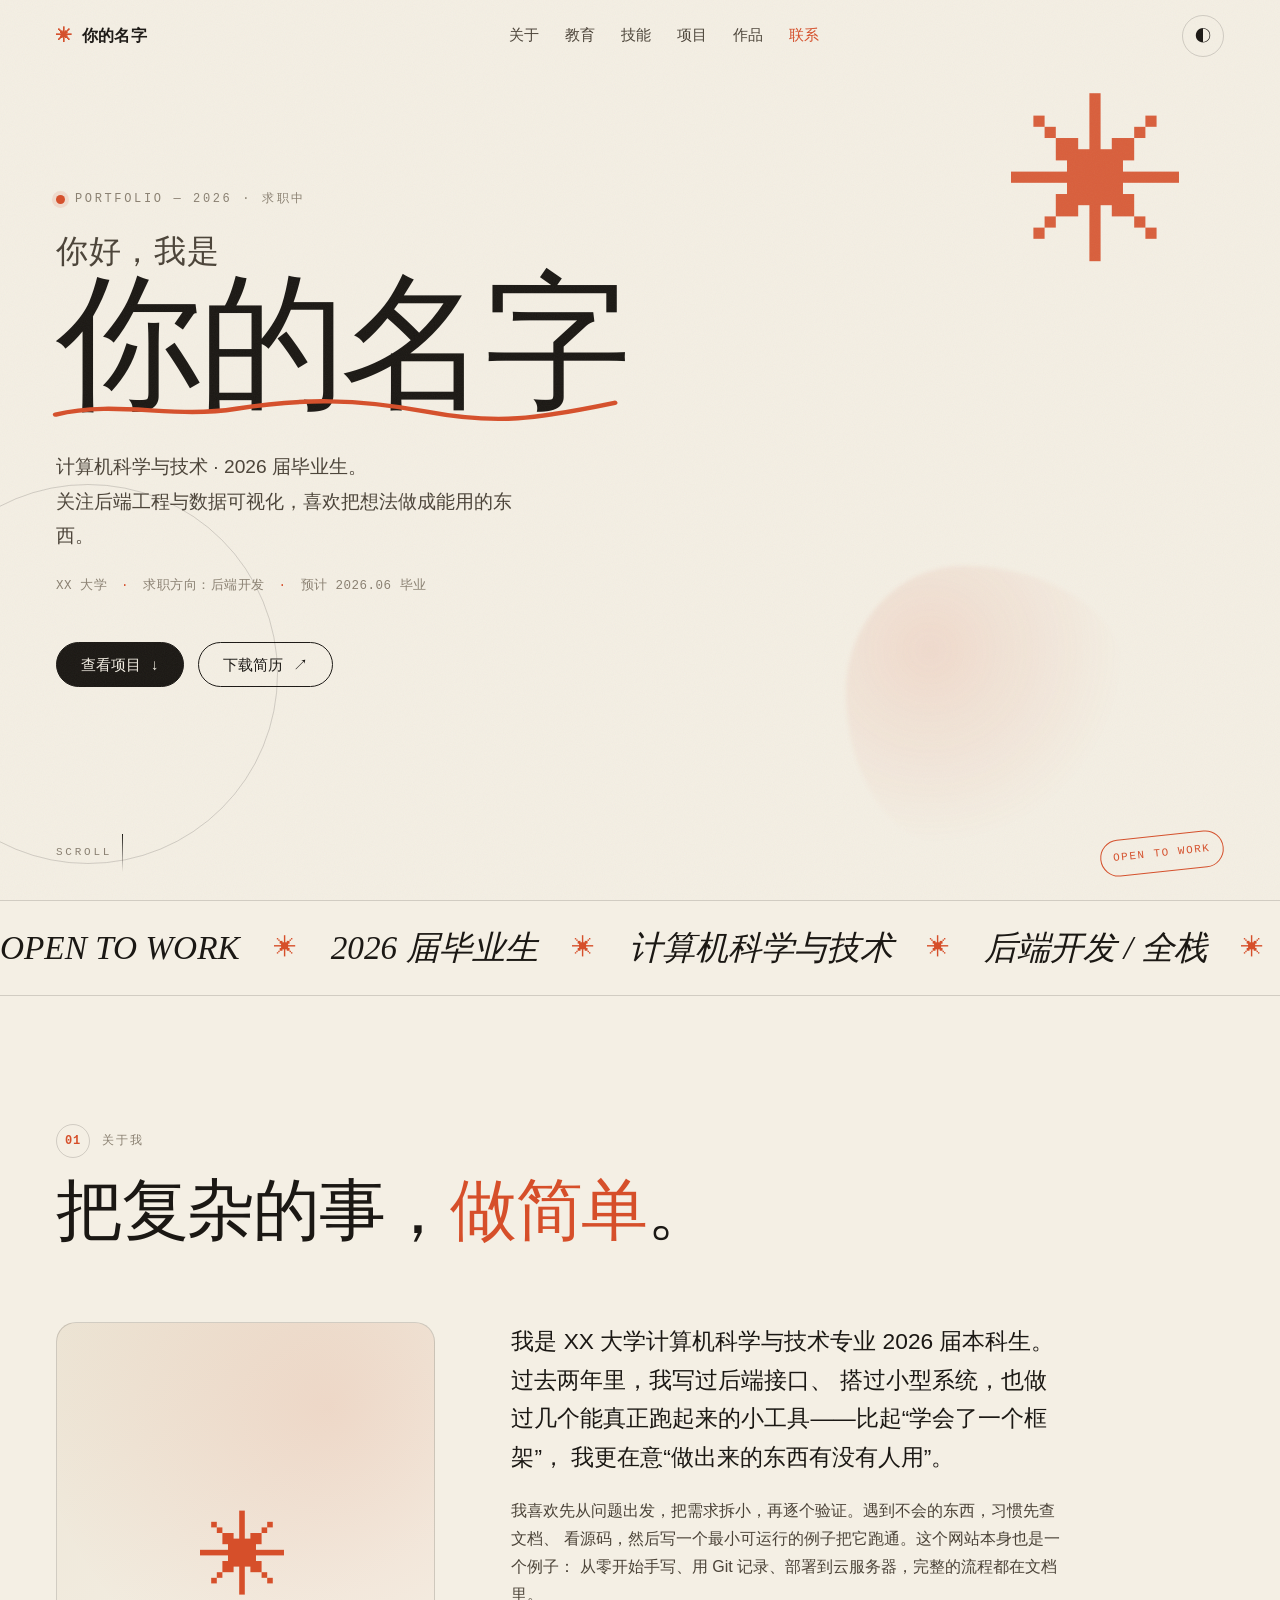
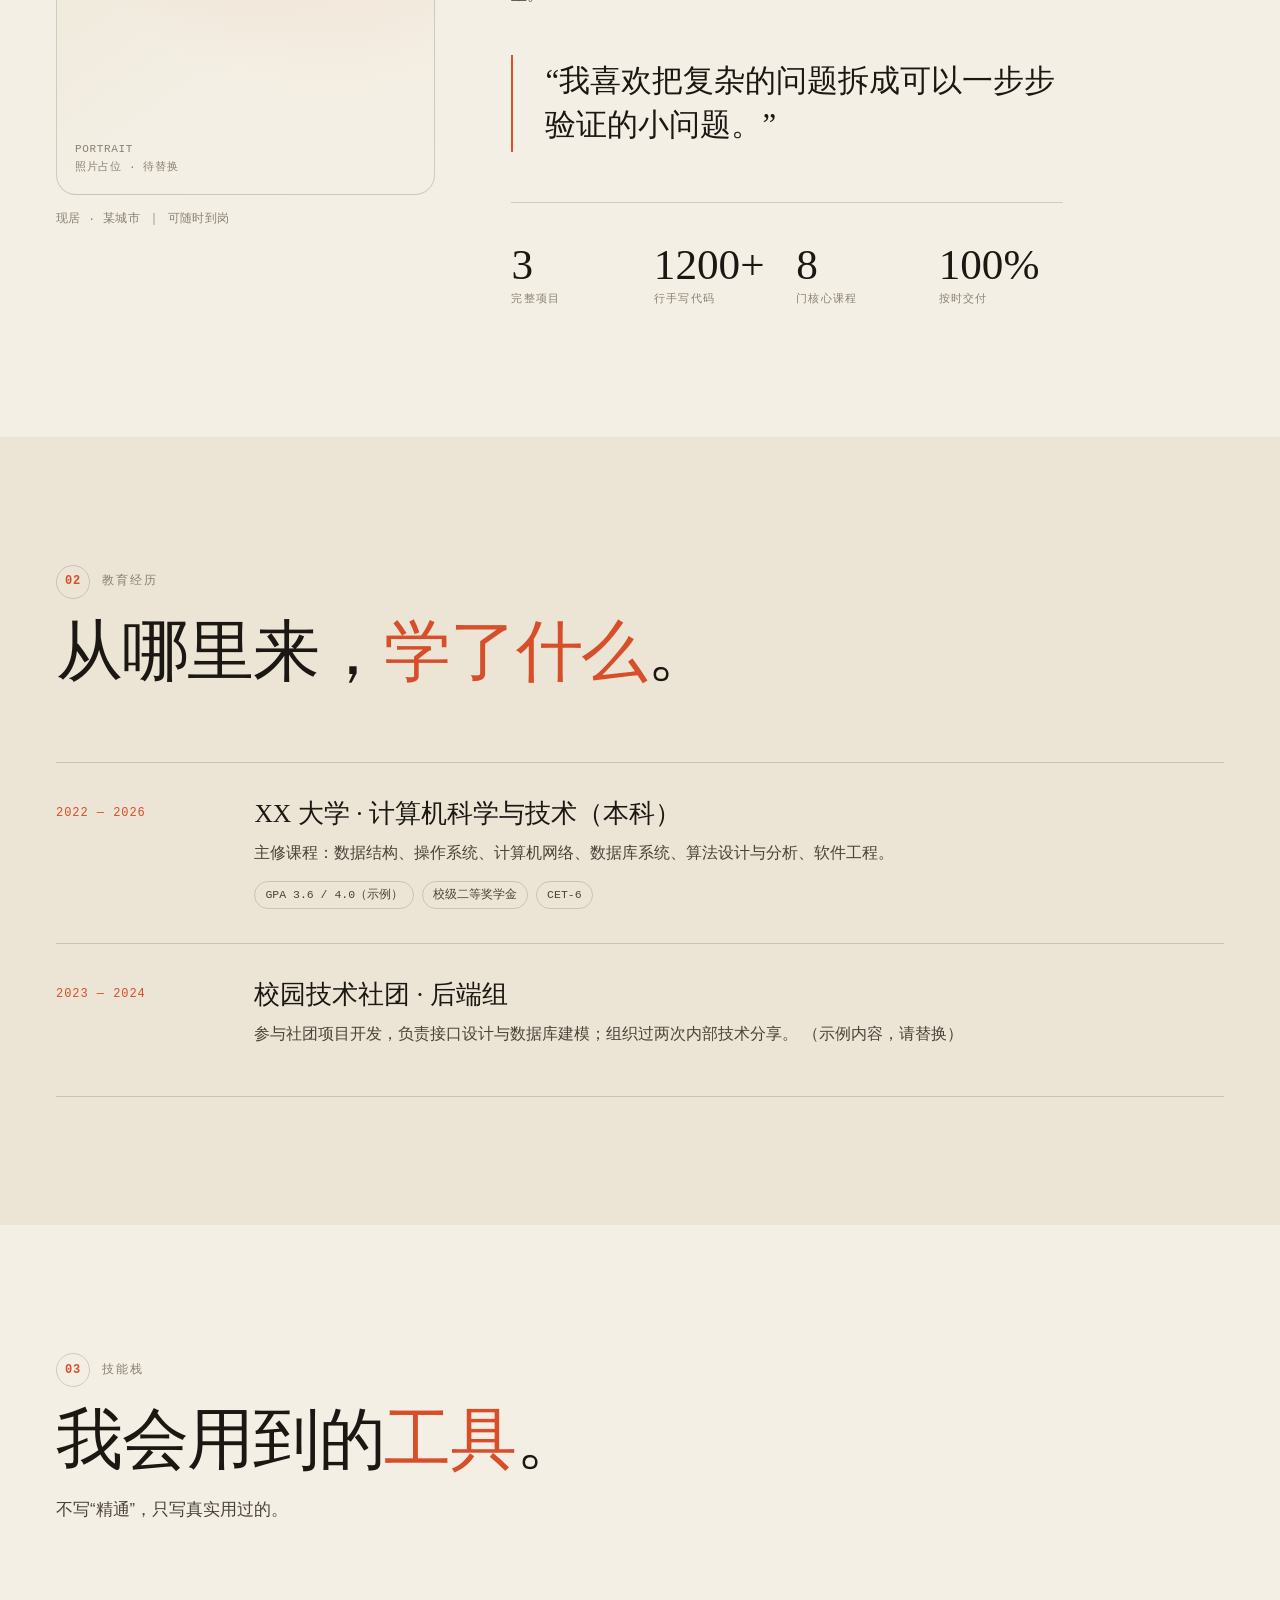
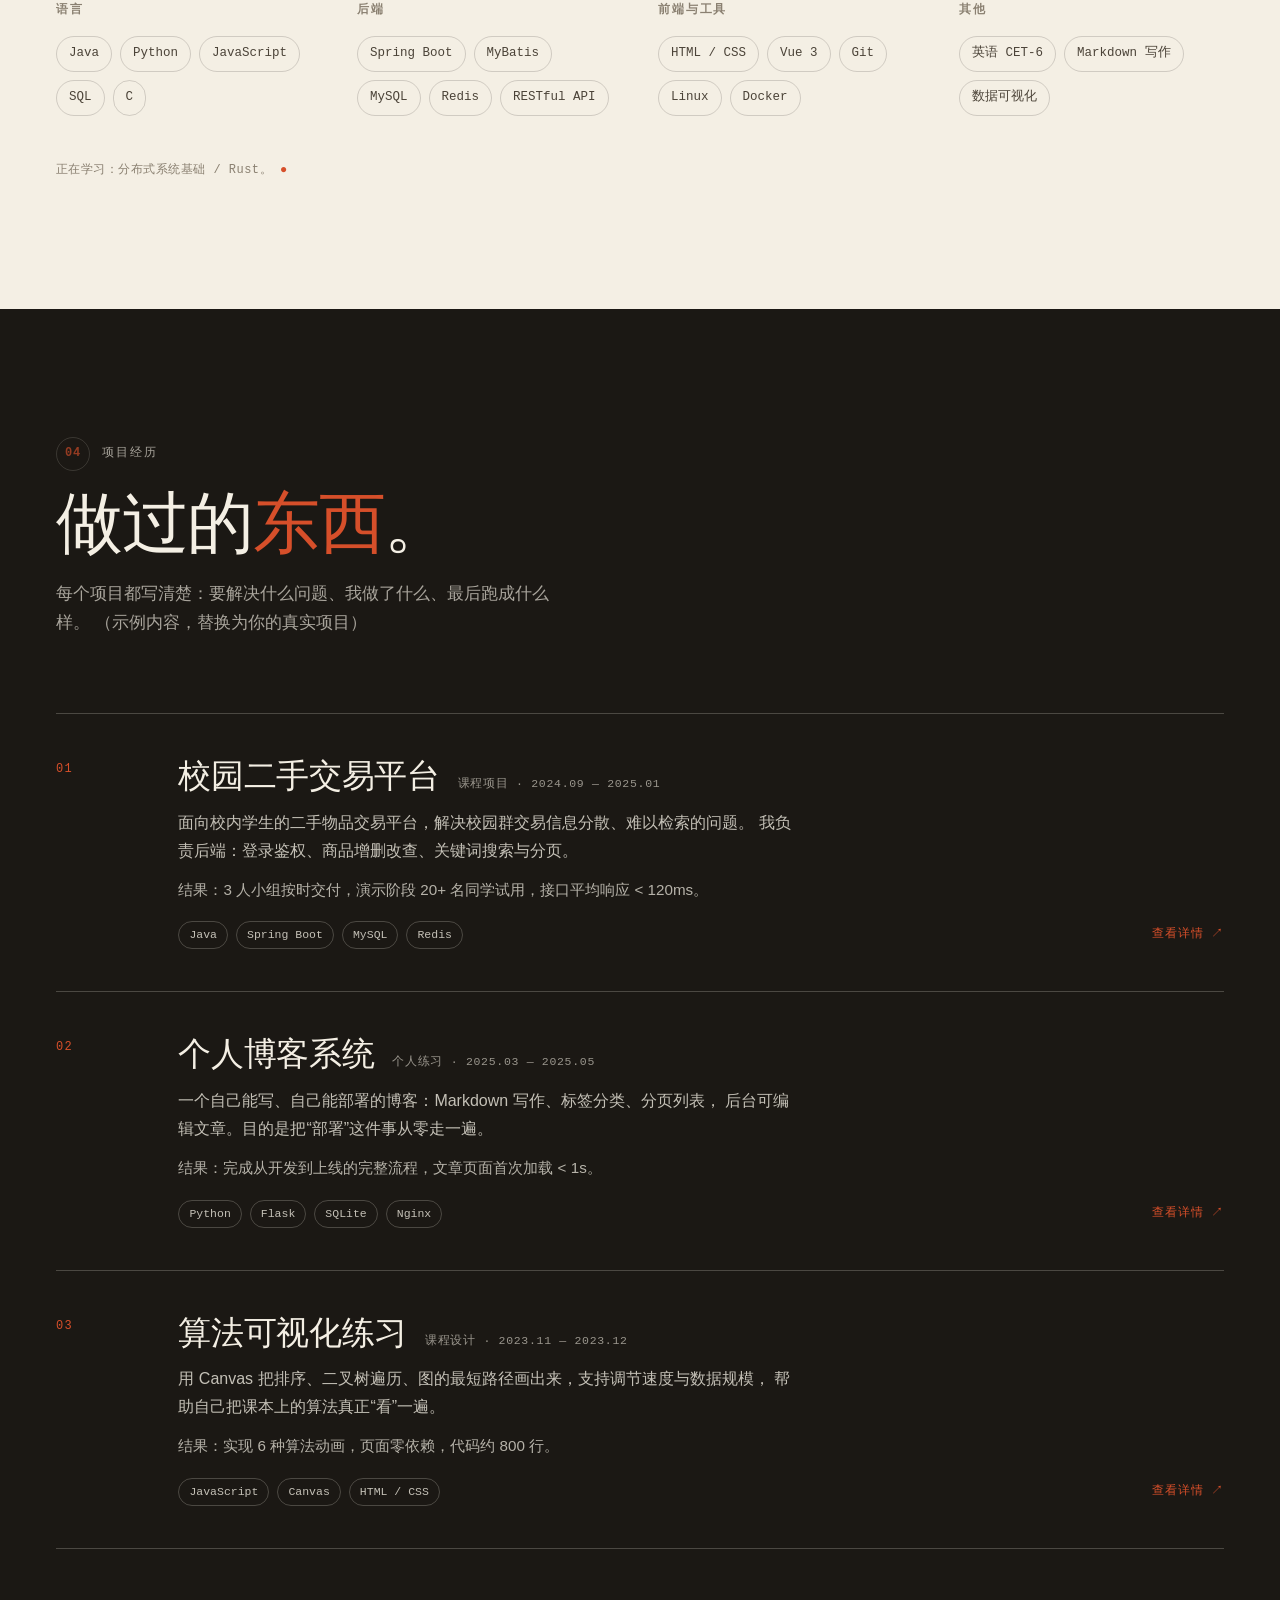
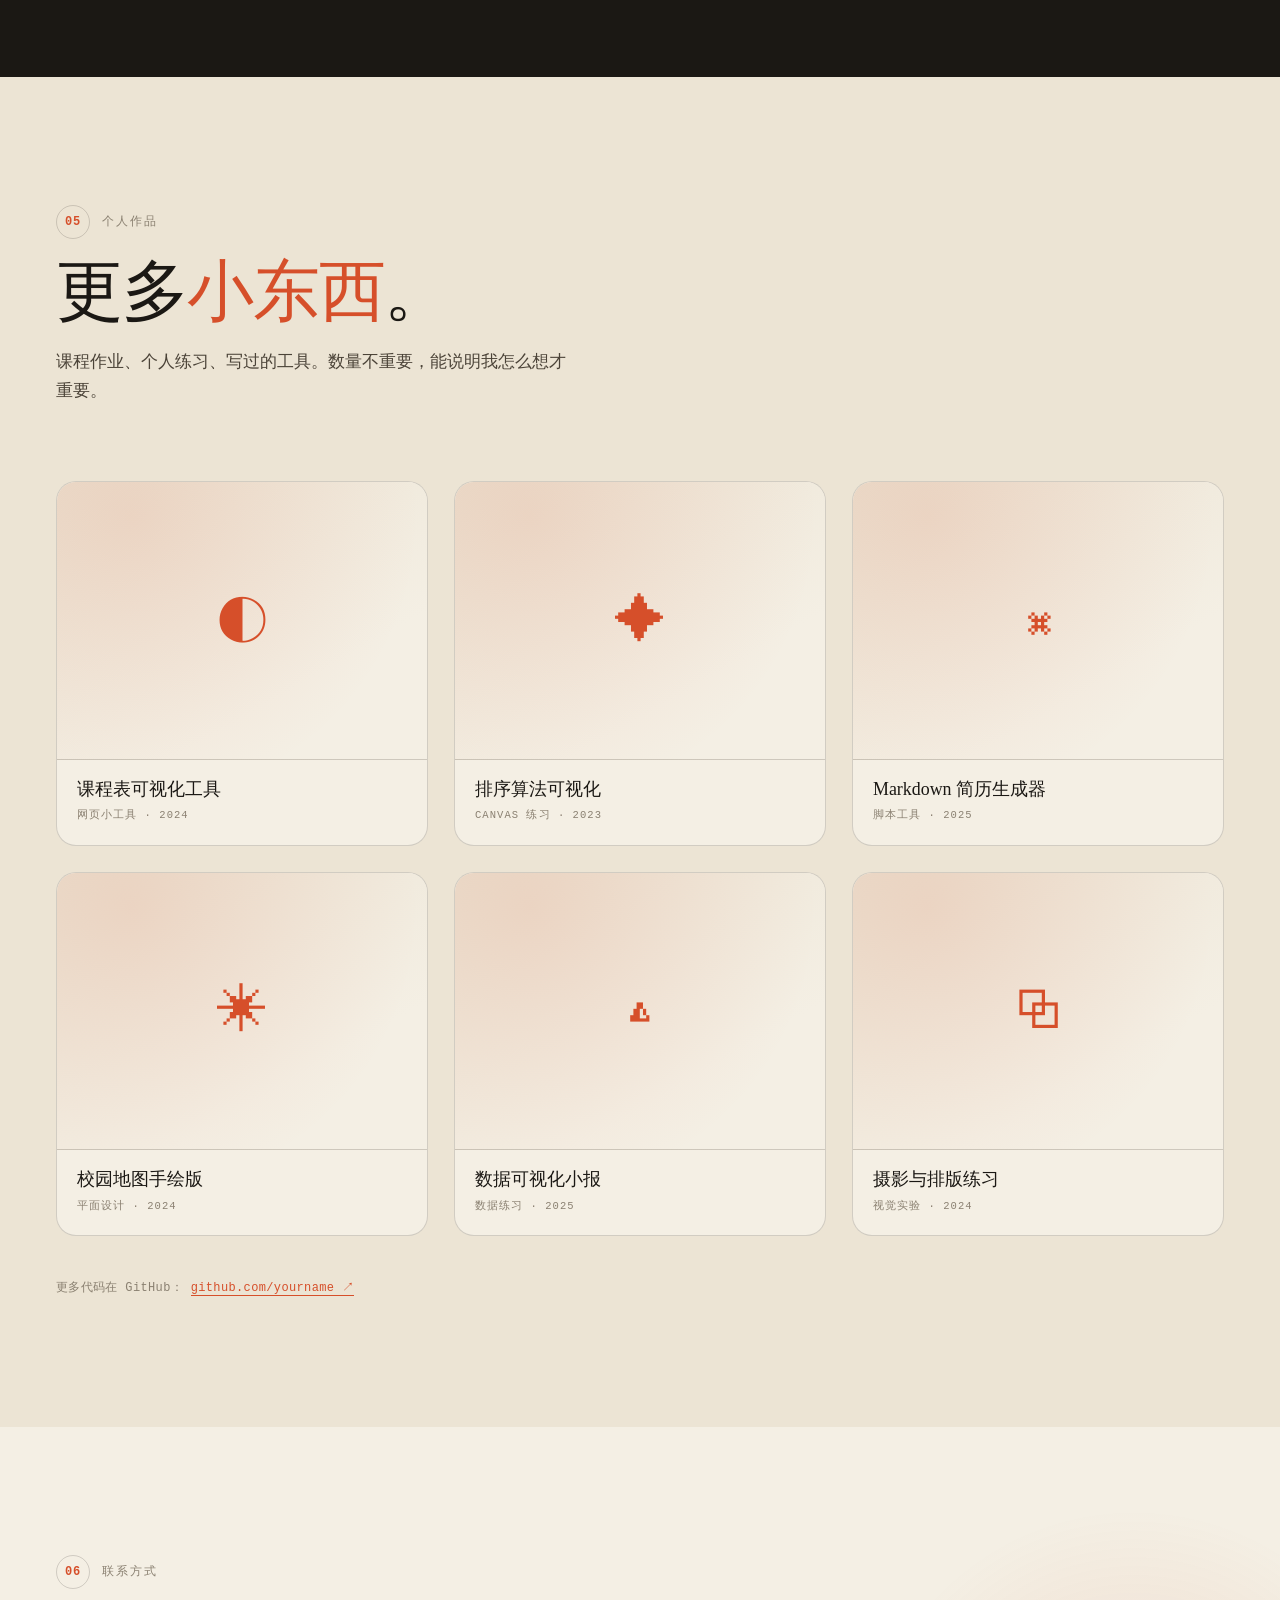
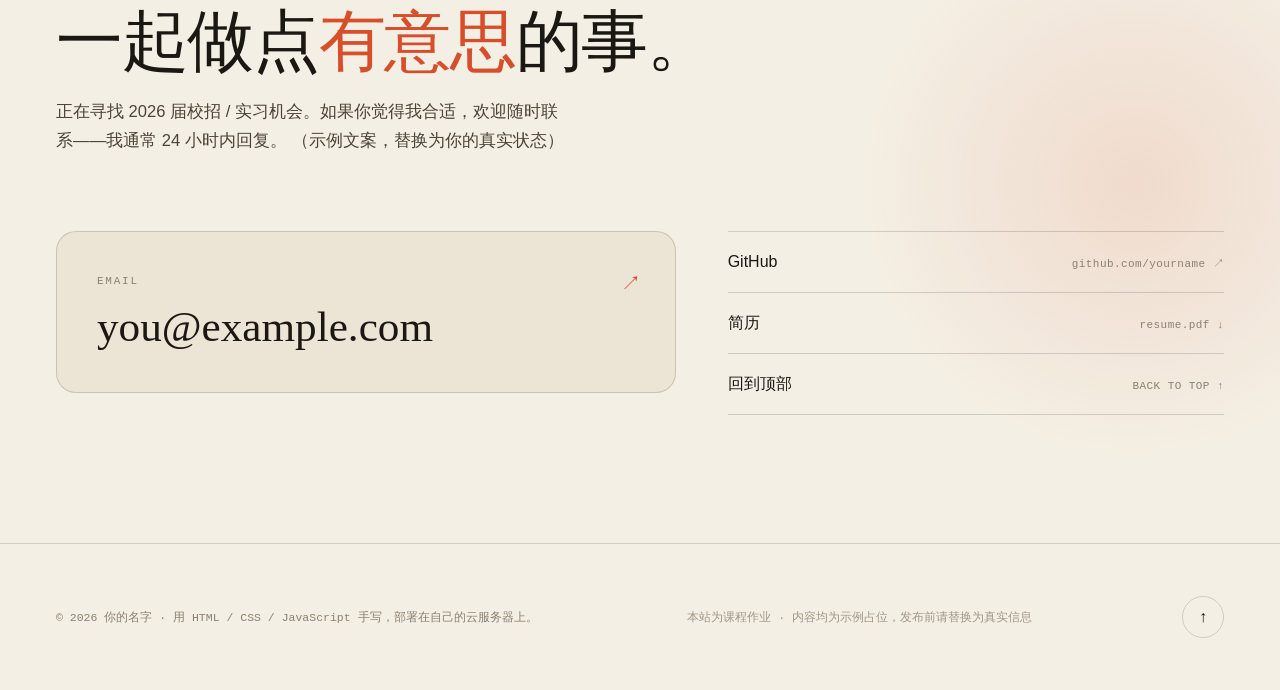
==== commit 7686ab2c: "feat: 新增联系方式、页脚与页面交互 - 联系区块：邮箱主 CTA、GitHub/简历/回到顶部链接 - 页脚：版权、作业说明、回到顶部按钮 - 交互：带延迟圆环的自定义光标、导航当前区块高亮 -" ====
--- a/index.html
+++ b/index.html
@@ -453,11 +453,64 @@
       </div>
     </section>
 
+    <!-- ================= 06 联系方式 ================= -->
+    <section class="section contact" id="contact">
+      <div class="container">
+        <header class="section-head" data-reveal>
+          <p class="kicker"><span class="kicker__num">06</span> 联系方式</p>
+          <h2 class="section-title">一起做点<em>有意思</em>的事。</h2>
+          <p class="section-lead">
+            正在寻找 2026 届校招 / 实习机会。如果你觉得我合适，欢迎随时联系——我通常 24 小时内回复。
+            （示例文案，替换为你的真实状态）
+          </p>
+        </header>
+
+        <div class="contact-grid">
+          <!-- TODO: 替换为你的真实邮箱 -->
+          <a class="contact-mail" href="mailto:you@example.com" data-reveal>
+            <span class="contact-mail__label">Email</span>
+            <span class="contact-mail__value">you@example.com</span>
+            <span class="contact-mail__arrow" aria-hidden="true">↗</span>
+          </a>
+
+          <ul class="contact-links" data-reveal style="--d:.06s">
+            <li>
+              <!-- TODO: 替换为你的 GitHub 主页 -->
+              <a href="https://github.com/yourname" target="_blank" rel="noopener noreferrer">
+                <span>GitHub</span><span class="contact-links__value">github.com/yourname ↗</span>
+              </a>
+            </li>
+            <li>
+              <a href="resume.pdf" download>
+                <span>简历</span><span class="contact-links__value">resume.pdf ↓</span>
+              </a>
+            </li>
+            <li>
+              <a href="#top">
+                <span>回到顶部</span><span class="contact-links__value">BACK TO TOP ↑</span>
+              </a>
+            </li>
+          </ul>
+        </div>
+      </div>
+    </section>
+
     <!-- ================= 内容区块（后续迭代在此插入） ================= -->
 
   </main>
 
-  <!-- ================= 页脚（后续迭代完善） ================= -->
+  <!-- ================= 页脚 ================= -->
+  <footer class="footer">
+    <div class="container footer__inner">
+      <p class="footer__copy">
+        © <span id="year">2026</span> 你的名字 · 用 HTML / CSS / JavaScript 手写，部署在自己的云服务器上。
+      </p>
+      <p class="footer__note">
+        本站为课程作业 · 内容均为示例占位，发布前请替换为真实信息
+      </p>
+      <a class="footer__top" href="#top" aria-label="回到顶部">↑</a>
+    </div>
+  </footer>
 
   <script src="main.js" defer></script>
 </body>
--- a/style.css
+++ b/style.css
@@ -1203,4 +1203,186 @@
   border-bottom: 1px solid currentColor;
 }
 
+/* ---------- 15 联系方式 ---------- */
+.contact {
+  position: relative;
+  overflow: hidden;
+}
+
+.contact::before {
+  content: "";
+  position: absolute;
+  top: 8%;
+  right: -12%;
+  width: min(600px, 70vw);
+  aspect-ratio: 1;
+  border-radius: 50%;
+  background: radial-gradient(circle, var(--glow), transparent 65%);
+  pointer-events: none;
+}
+
+.contact-grid {
+  position: relative;
+  display: grid;
+  grid-template-columns: minmax(0, 1.25fr) minmax(0, 1fr);
+  gap: clamp(24px, 4vw, 56px);
+  align-items: start;
+}
+
+.contact-mail {
+  display: flex;
+  flex-direction: column;
+  gap: 10px;
+  padding: clamp(24px, 3.5vw, 40px);
+  border: 1px solid var(--line);
+  border-radius: var(--r);
+  background-color: var(--paper-2);
+  color: inherit;
+  text-decoration: none;
+  transition: border-color var(--t) var(--ease), background-color var(--t) var(--ease),
+    transform var(--t) var(--ease);
+}
+
+.contact-mail:hover {
+  border-color: var(--accent);
+  transform: translateY(-3px);
+}
+
+.contact-mail__label {
+  font-family: var(--font-mono);
+  font-size: 11px;
+  letter-spacing: 0.16em;
+  text-transform: uppercase;
+  color: var(--muted);
+}
+
+.contact-mail__value {
+  font-family: var(--font-display);
+  font-size: clamp(1.45rem, 3.6vw, 2.7rem);
+  line-height: 1.16;
+  word-break: break-word;
+  color: var(--ink);
+}
+
+.contact-mail__arrow {
+  position: absolute;
+  top: clamp(22px, 3vw, 34px);
+  right: clamp(22px, 3vw, 34px);
+  font-size: 20px;
+  color: var(--accent);
+  transition: transform var(--t) var(--ease);
+}
+
+.contact-mail {
+  position: relative;
+}
+
+.contact-mail:hover .contact-mail__arrow {
+  transform: translate(4px, -4px);
+}
+
+.contact-links {
+  margin: 0;
+  padding: 0;
+  list-style: none;
+  border-top: 1px solid var(--line);
+}
+
+.contact-links li a {
+  display: flex;
+  align-items: baseline;
+  justify-content: space-between;
+  gap: 16px;
+  padding: 16px 0;
+  border-bottom: 1px solid var(--line);
+  color: inherit;
+  text-decoration: none;
+  transition: color var(--t-fast) var(--ease), padding-left var(--t-fast) var(--ease);
+}
+
+.contact-links li a:hover {
+  color: var(--accent);
+  padding-left: 6px;
+}
+
+.contact-links li a > span:first-child {
+  font-weight: 500;
+}
+
+.contact-links__value {
+  font-family: var(--font-mono);
+  font-size: 11px;
+  letter-spacing: 0.04em;
+  text-align: right;
+  color: var(--muted);
+  transition: color var(--t-fast) var(--ease);
+}
+
+.contact-links li a:hover .contact-links__value {
+  color: var(--accent);
+}
+
+/* ---------- 16 页脚 ---------- */
+.footer {
+  padding: clamp(30px, 5vw, 52px) 0;
+  border-top: 1px solid var(--line);
+  background-color: var(--paper);
+}
+
+.footer__inner {
+  display: flex;
+  flex-wrap: wrap;
+  align-items: center;
+  justify-content: space-between;
+  gap: 10px 28px;
+}
+
+.footer__copy,
+.footer__note {
+  margin: 0;
+  font-family: var(--font-mono);
+  font-size: 11.5px;
+  line-height: 1.7;
+  color: var(--muted);
+}
+
+.footer__note {
+  opacity: 0.8;
+}
+
+.footer__top {
+  display: inline-grid;
+  place-items: center;
+  width: 42px;
+  height: 42px;
+  border: 1px solid var(--line);
+  border-radius: 50%;
+  color: var(--ink);
+  text-decoration: none;
+  transition: border-color var(--t-fast) var(--ease), color var(--t-fast) var(--ease),
+    transform var(--t-fast) var(--ease);
+}
+
+.footer__top:hover {
+  border-color: var(--accent);
+  color: var(--accent);
+  transform: translateY(-3px);
+}
+
+/* 锚点跳转时给固定导航留出空间 */
+section[id] {
+  scroll-margin-top: 84px;
+}
+
+/* ---------- 17 交互增强 ---------- */
+body.has-cursor,
+body.has-cursor a,
+body.has-cursor button {
+  cursor: none;
+}
+
+.nav__links a.is-active {
+  color: var(--accent);
+}
+
 /* ===== 后续迭代样式在此追加 ===== */
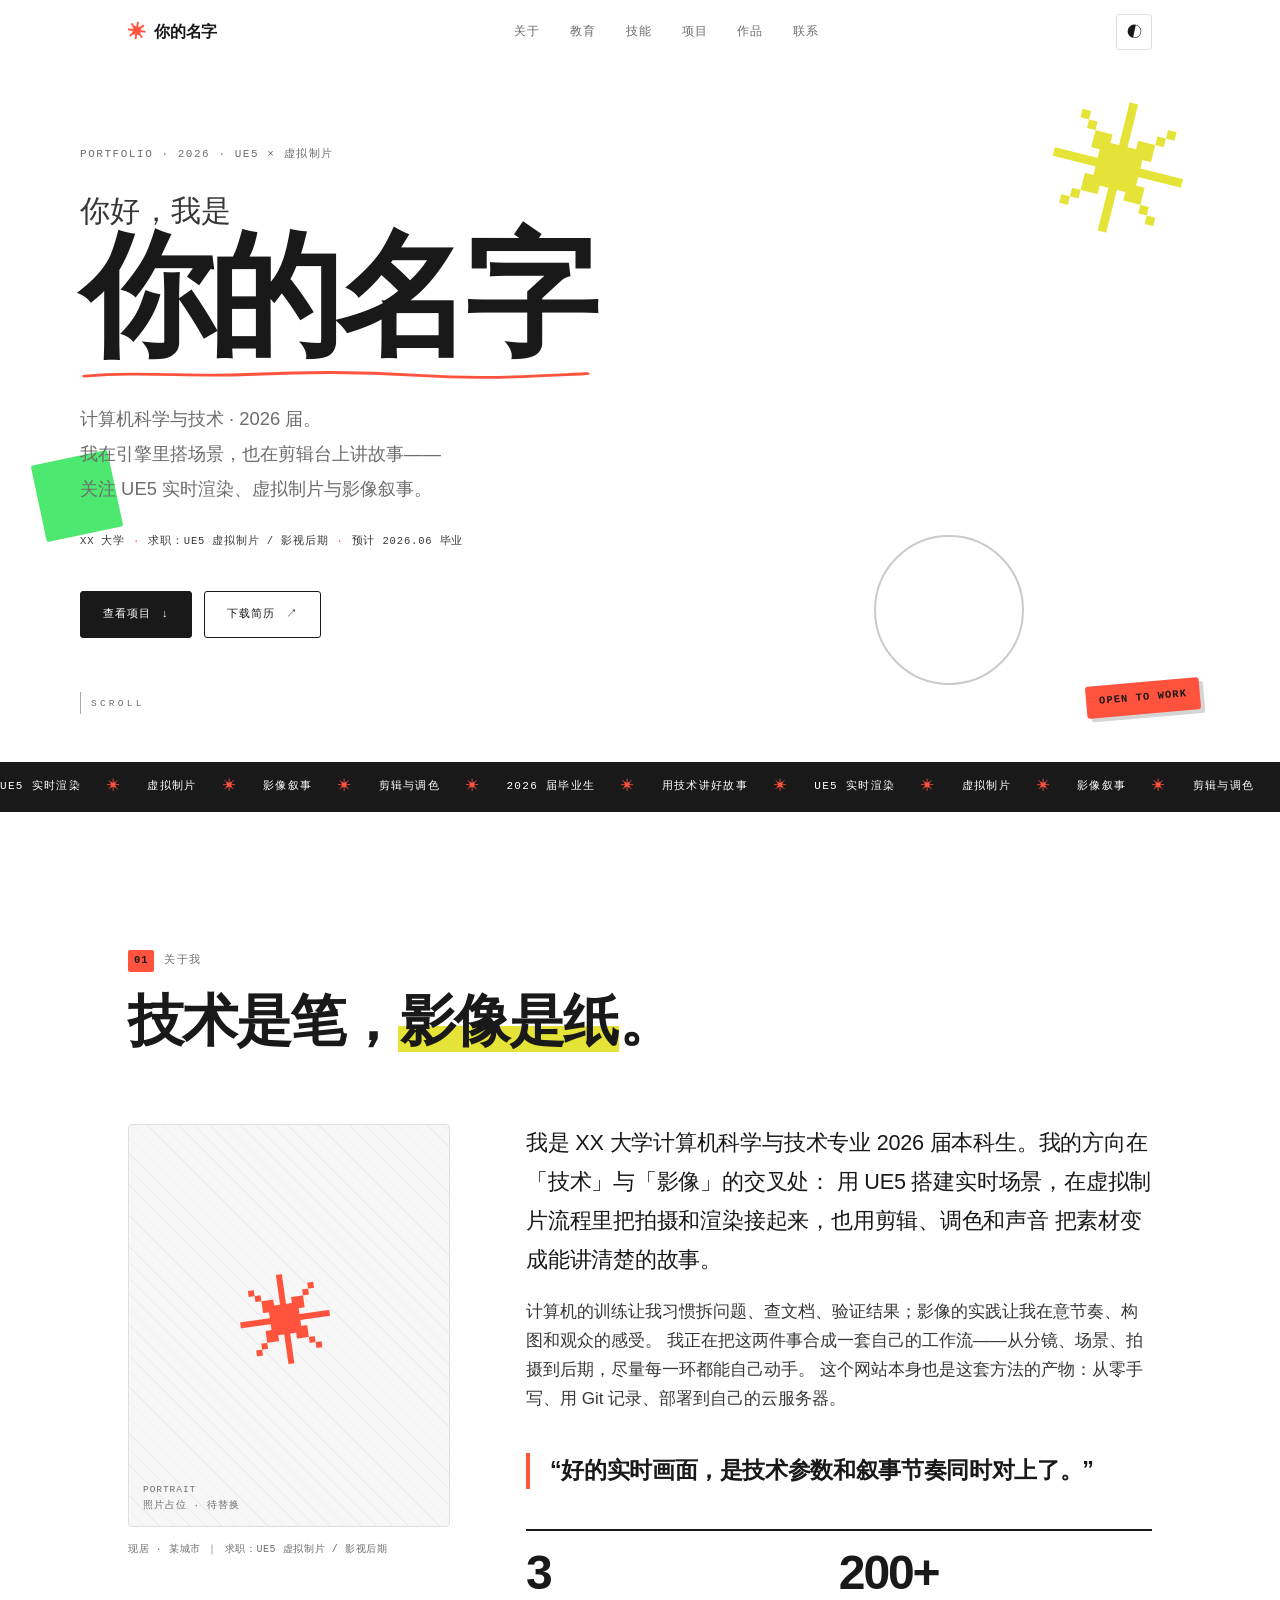
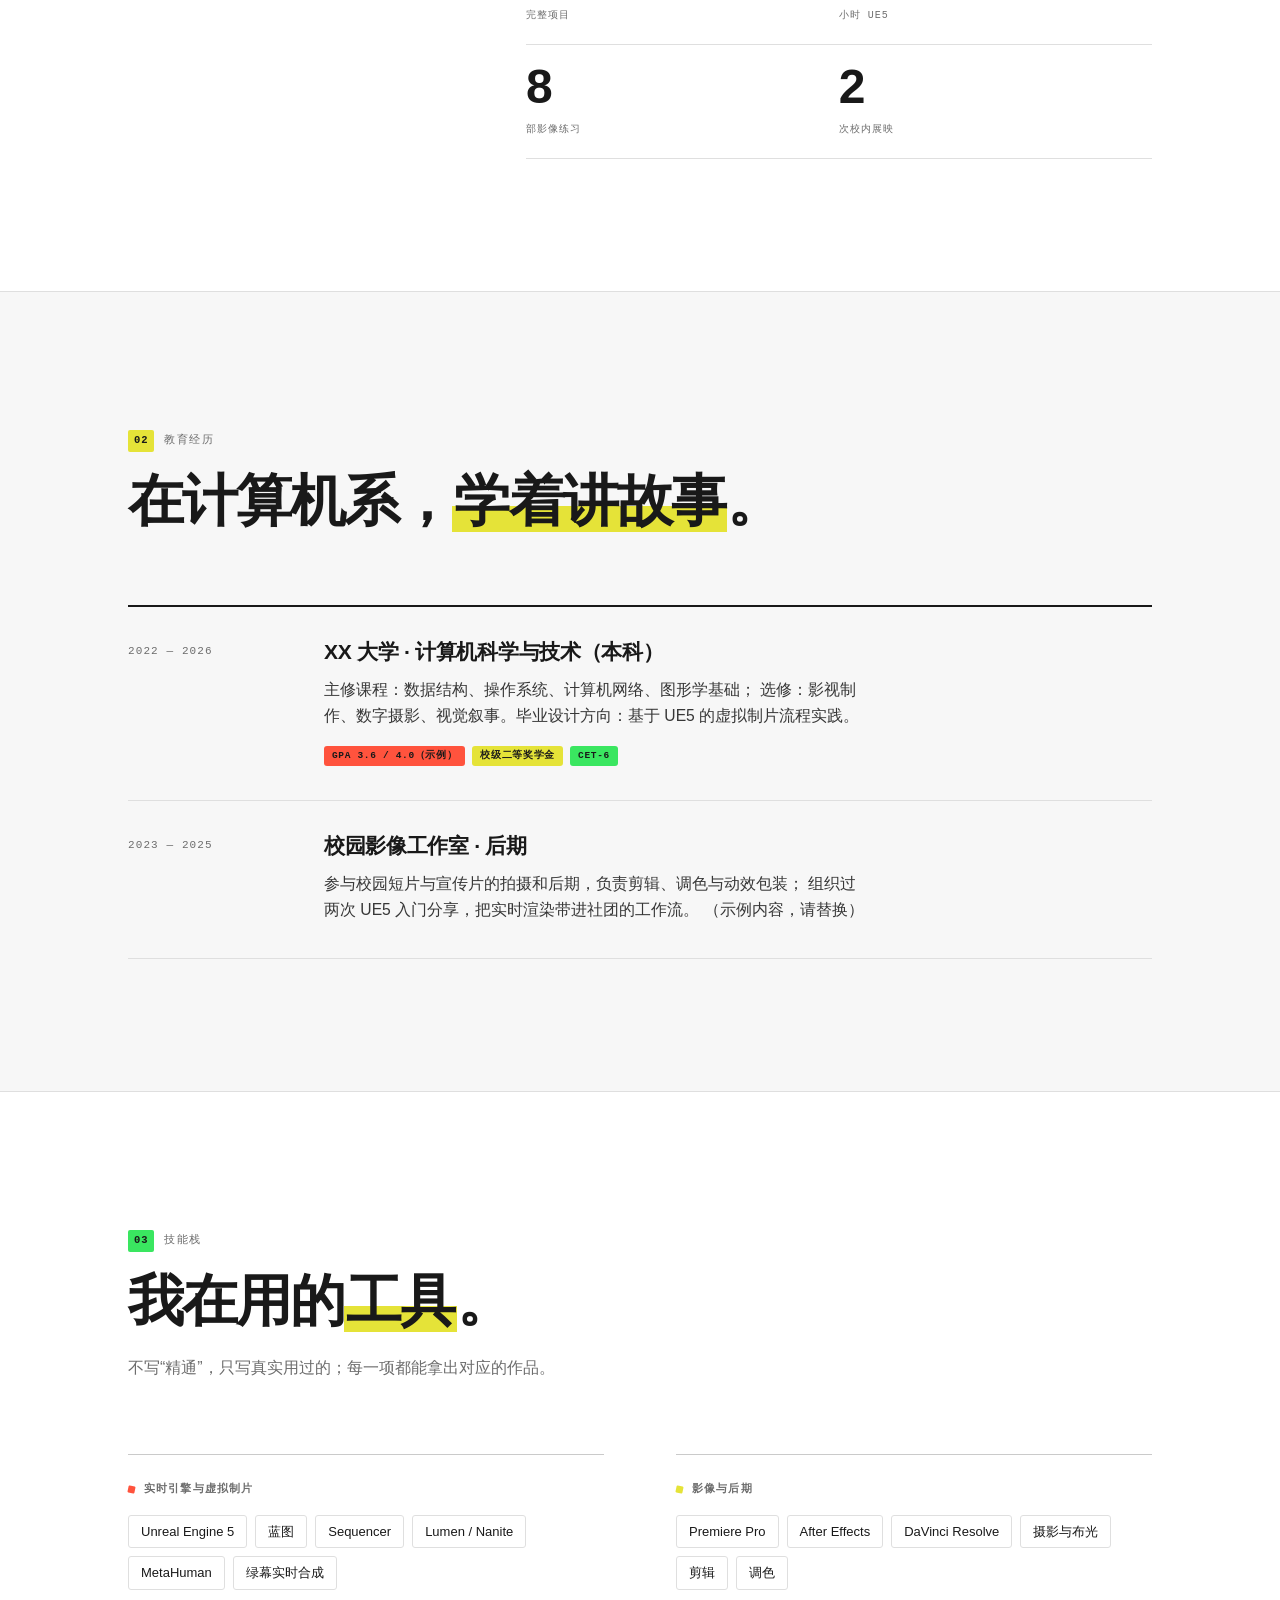
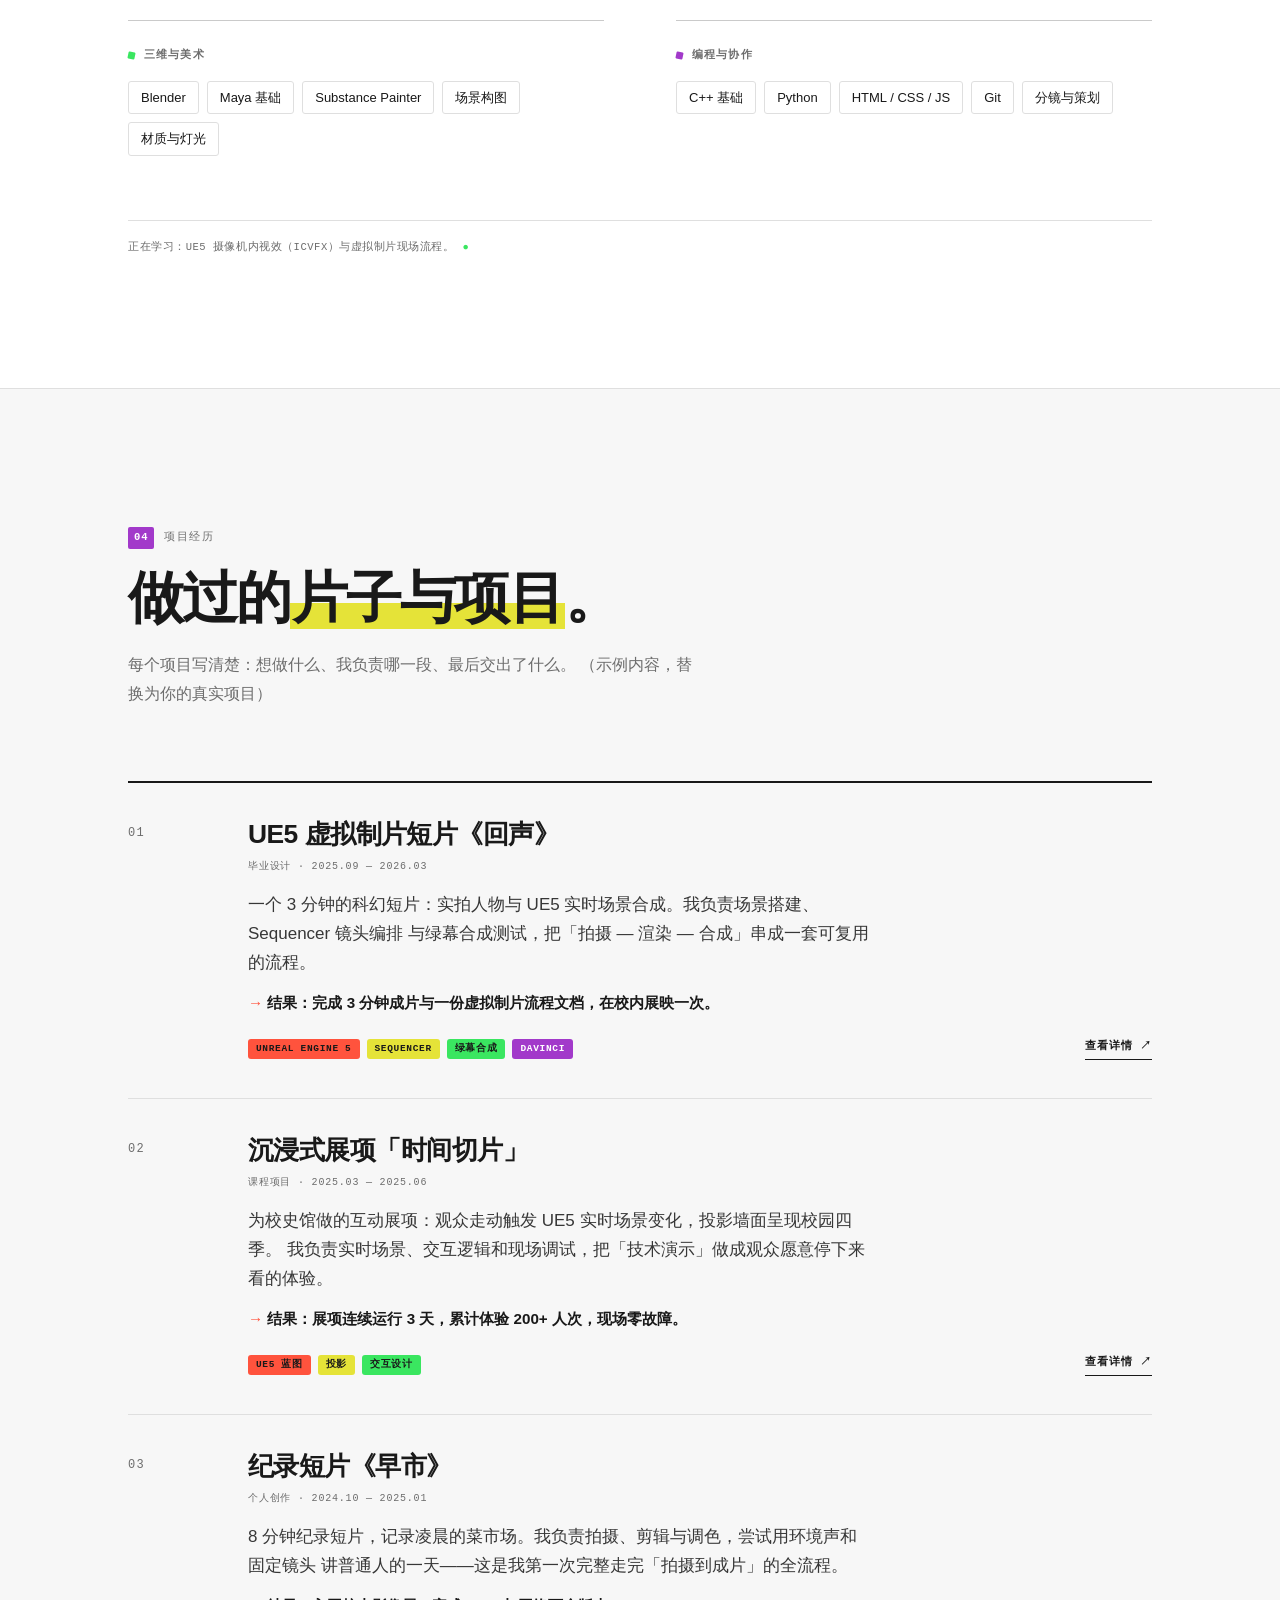
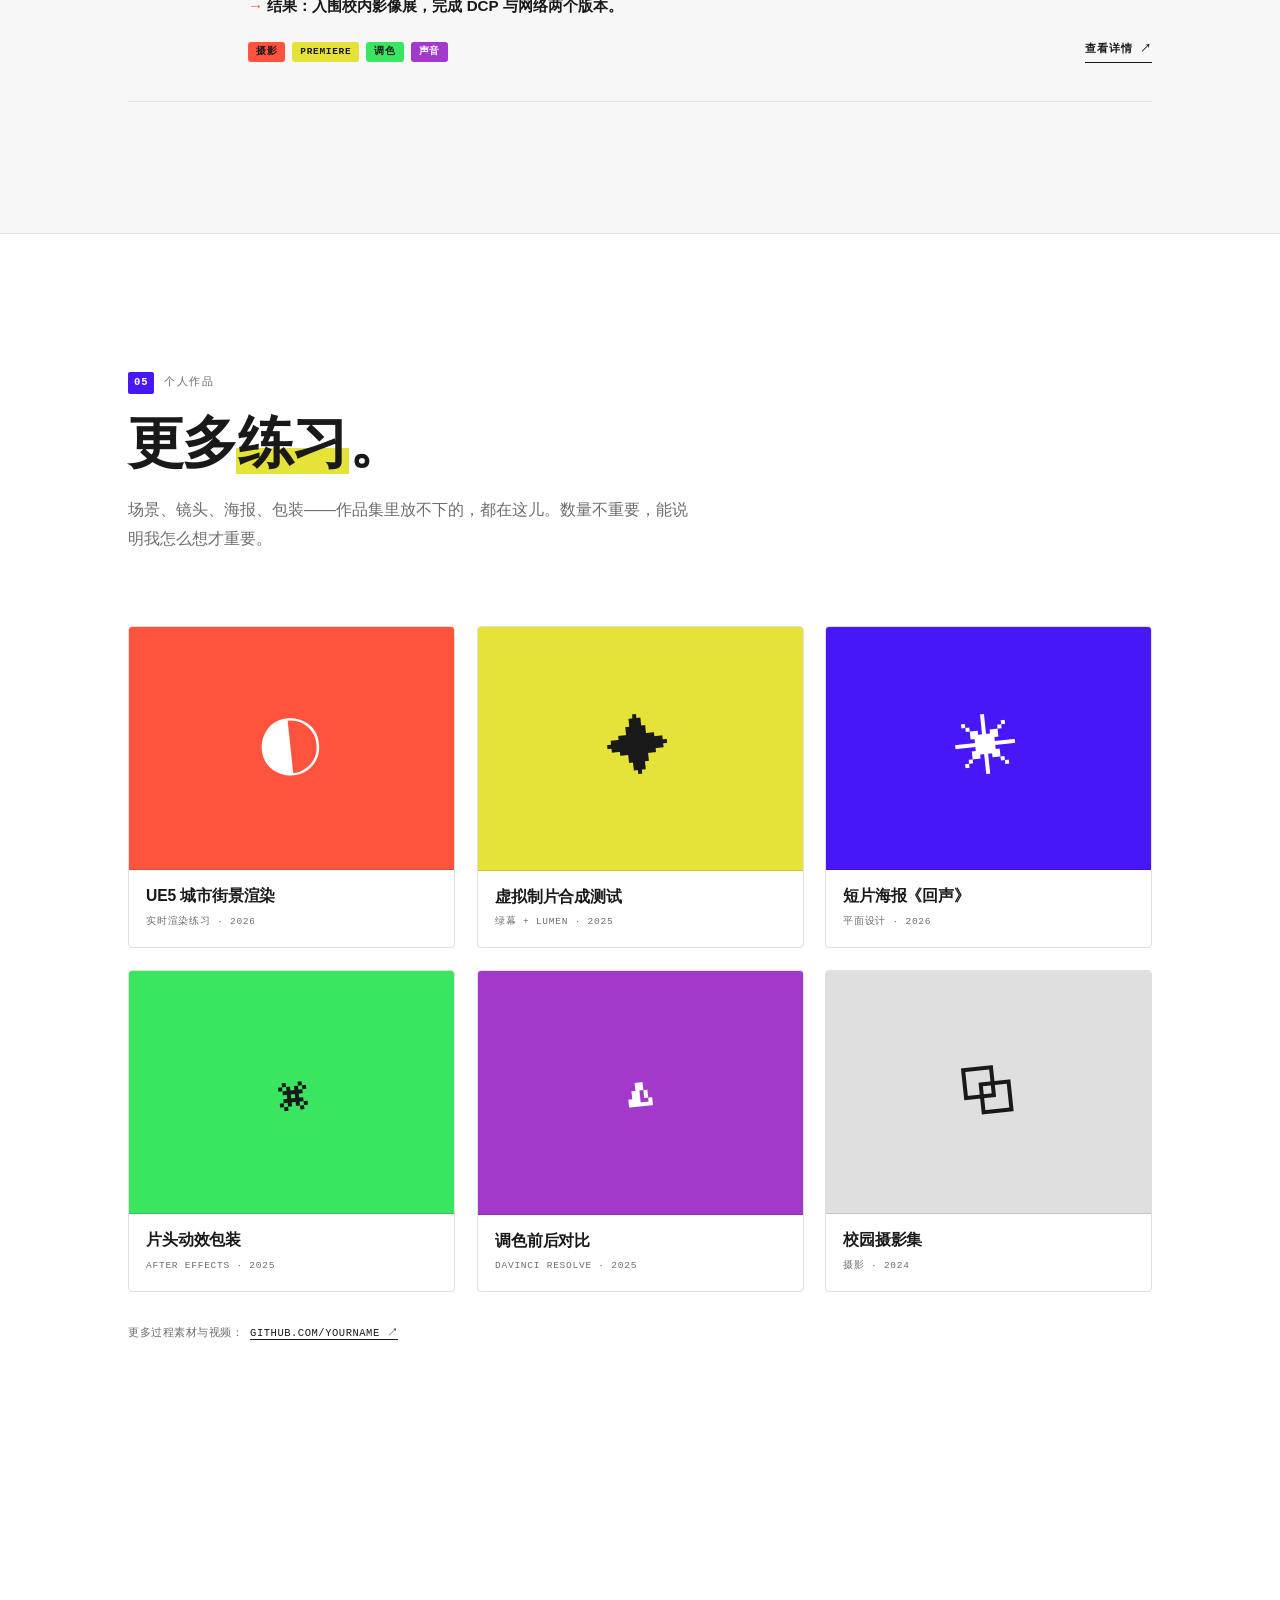
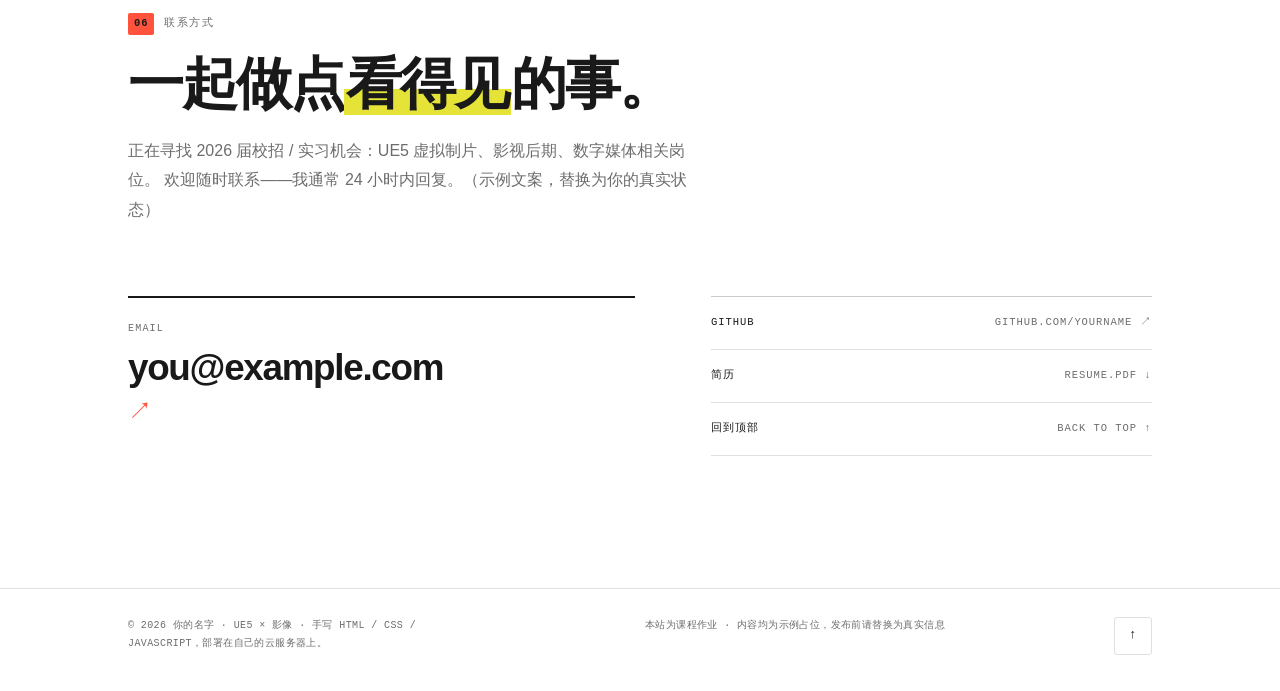
==== commit ddaac25c: "style: 改版为白底编辑风格并移除自定义光标 - 视觉对齐 pudding.cool：纯白底、黑字、彩色标签、黄色关键词高亮、红色手写下划线 - 首屏重做：新定位（UE5 × 虚拟制片 / 影视后" ====
--- a/index.html
+++ b/index.html
@@ -5,12 +5,12 @@
   <meta name="viewport" content="width=device-width, initial-scale=1.0" />
 
   <!-- TODO: 替换为你自己的姓名与描述 -->
-  <title>你的名字 · 个人作品集 | 计算机科学与技术 2026 届</title>
-  <meta name="description" content="XX 大学计算机科学与技术专业 2026 届本科生的个人作品集：关于我、教育经历、技能栈、项目经历与作品，欢迎联系。" />
+  <title>你的名字 · 个人作品集 | UE5 虚拟制片 &amp; 实时影像</title>
+  <meta name="description" content="XX 大学计算机科学与技术专业 2026 届本科生的个人作品集，方向为 UE5 实时渲染、虚拟制片与影视后期：项目经历、影像作品与技能。" />
   <meta property="og:type" content="website" />
   <meta property="og:title" content="你的名字 · 个人作品集" />
-  <meta property="og:description" content="计算机科学与技术 2026 届 · 求职方向：后端开发。项目经历、技能与作品。" />
-  <meta name="theme-color" content="#f4efe4" />
+  <meta property="og:description" content="计算机科学与技术 2026 届 · UE5 虚拟制片 / 实时影像 / 影视后期。项目经历、技能与作品。" />
+  <meta name="theme-color" content="#ffffff" />
   <link rel="icon" href="favicon.svg" type="image/svg+xml" />
 
   <!-- 在样式加载前应用主题，避免深色模式闪烁 -->
@@ -32,8 +32,6 @@
   <a class="skip-link" href="#main">跳到主要内容</a>
 
   <div class="progress" aria-hidden="true"><span id="progress-bar"></span></div>
-  <div class="cursor" aria-hidden="true"></div>
-  <div class="cursor-ring" aria-hidden="true"></div>
 
   <!-- 顶部导航 -->
   <header class="nav" id="nav">
@@ -71,7 +69,7 @@
     <a href="#projects">项目 <span>04</span></a>
     <a href="#works">作品 <span>05</span></a>
     <a href="#contact">联系 <span>06</span></a>
-    <p class="mobile-menu__note">计算机科学与技术 · 2026 届</p>
+    <p class="mobile-menu__note">计算机科学与技术 · 2026 届 · UE5 × 影像</p>
   </nav>
 
   <main id="main">
@@ -84,21 +82,22 @@
       </div>
 
       <div class="container hero__inner">
-        <p class="eyebrow" data-reveal>PORTFOLIO — 2026 · 求职中</p>
+        <p class="eyebrow" data-reveal>PORTFOLIO · 2026 · UE5 × 虚拟制片</p>
 
         <h1 class="hero__title" data-reveal style="--d:.05s">
           <span class="hero__hi">你好，我是</span>
-          <span class="hero__name"><em>你的名字</em><svg class="underline" viewBox="0 0 600 40" preserveAspectRatio="none" aria-hidden="true" focusable="false"><path d="M6 28C70 8 128 34 196 20S322 6 396 24 512 34 594 12" /></svg></span>
+          <span class="hero__name"><em>你的名字</em><svg class="underline" viewBox="0 0 600 40" preserveAspectRatio="none" aria-hidden="true" focusable="false"><path d="M6 30C70 18 128 32 196 26S322 18 396 28 512 32 594 24" /></svg></span>
         </h1>
 
         <p class="hero__sub" data-reveal style="--d:.15s">
-          计算机科学与技术 · 2026 届毕业生。<br />
-          关注后端工程与数据可视化，喜欢把想法做成能用的东西。
+          计算机科学与技术 · 2026 届。<br />
+          我在引擎里搭场景，也在剪辑台上讲故事——<br />
+          关注 UE5 实时渲染、虚拟制片与影像叙事。
         </p>
 
         <div class="hero__meta" data-reveal style="--d:.25s">
           <span>XX 大学</span><span class="dot" aria-hidden="true">·</span>
-          <span>求职方向：后端开发</span><span class="dot" aria-hidden="true">·</span>
+          <span>求职：UE5 虚拟制片 / 影视后期</span><span class="dot" aria-hidden="true">·</span>
           <span>预计 2026.06 毕业</span>
         </div>
 
@@ -118,18 +117,20 @@
     <div class="marquee" aria-hidden="true">
       <div class="marquee__track">
         <div class="marquee__group">
-          <span>OPEN TO WORK</span><span class="marquee__star">✳</span>
+          <span>UE5 实时渲染</span><span class="marquee__star">✳</span>
+          <span>虚拟制片</span><span class="marquee__star">✳</span>
+          <span>影像叙事</span><span class="marquee__star">✳</span>
+          <span>剪辑与调色</span><span class="marquee__star">✳</span>
           <span>2026 届毕业生</span><span class="marquee__star">✳</span>
-          <span>计算机科学与技术</span><span class="marquee__star">✳</span>
-          <span>后端开发 / 全栈</span><span class="marquee__star">✳</span>
-          <span>把想法做成产品</span><span class="marquee__star">✳</span>
+          <span>用技术讲好故事</span><span class="marquee__star">✳</span>
         </div>
         <div class="marquee__group">
-          <span>OPEN TO WORK</span><span class="marquee__star">✳</span>
+          <span>UE5 实时渲染</span><span class="marquee__star">✳</span>
+          <span>虚拟制片</span><span class="marquee__star">✳</span>
+          <span>影像叙事</span><span class="marquee__star">✳</span>
+          <span>剪辑与调色</span><span class="marquee__star">✳</span>
           <span>2026 届毕业生</span><span class="marquee__star">✳</span>
-          <span>计算机科学与技术</span><span class="marquee__star">✳</span>
-          <span>后端开发 / 全栈</span><span class="marquee__star">✳</span>
-          <span>把想法做成产品</span><span class="marquee__star">✳</span>
+          <span>用技术讲好故事</span><span class="marquee__star">✳</span>
         </div>
       </div>
     </div>
@@ -139,7 +140,7 @@
       <div class="container">
         <header class="section-head" data-reveal>
           <p class="kicker"><span class="kicker__num">01</span> 关于我</p>
-          <h2 class="section-title">把复杂的事，<em>做简单</em>。</h2>
+          <h2 class="section-title">技术是笔，<em>影像是纸</em>。</h2>
         </header>
 
         <div class="about-grid">
@@ -149,23 +150,23 @@
               <span class="about-portrait__mark">✳</span>
               <span class="about-portrait__label">PORTRAIT<br />照片占位 · 待替换</span>
             </div>
-            <p class="about-side__note">现居 · 某城市 ｜ 可随时到岗</p>
+            <p class="about-side__note">现居 · 某城市 ｜ 求职：UE5 虚拟制片 / 影视后期</p>
           </aside>
 
           <div class="about-body">
             <!-- TODO: 以下均为示例内容，替换为你自己的介绍 -->
             <p class="lede" data-reveal>
-              我是 XX 大学计算机科学与技术专业 2026 届本科生。过去两年里，我写过后端接口、
-              搭过小型系统，也做过几个能真正跑起来的小工具——比起“学会了一个框架”，
-              我更在意“做出来的东西有没有人用”。
+              我是 XX 大学计算机科学与技术专业 2026 届本科生。我的方向在「技术」与「影像」的交叉处：
+              用 UE5 搭建实时场景，在虚拟制片流程里把拍摄和渲染接起来，也用剪辑、调色和声音
+              把素材变成能讲清楚的故事。
             </p>
             <p data-reveal>
-              我喜欢先从问题出发，把需求拆小，再逐个验证。遇到不会的东西，习惯先查文档、
-              看源码，然后写一个最小可运行的例子把它跑通。这个网站本身也是一个例子：
-              从零开始手写、用 Git 记录、部署到云服务器，完整的流程都在文档里。
+              计算机的训练让我习惯拆问题、查文档、验证结果；影像的实践让我在意节奏、构图和观众的感受。
+              我正在把这两件事合成一套自己的工作流——从分镜、场景、拍摄到后期，尽量每一环都能自己动手。
+              这个网站本身也是这套方法的产物：从零手写、用 Git 记录、部署到自己的云服务器。
             </p>
             <blockquote class="pullquote" data-reveal>
-              “我喜欢把复杂的问题拆成可以一步步验证的小问题。”
+              “好的实时画面，是技术参数和叙事节奏同时对上了。”
             </blockquote>
             <div class="stats" data-reveal>
               <div class="stat">
@@ -173,16 +174,16 @@
                 <span class="stat__label">完整项目</span>
               </div>
               <div class="stat">
-                <span class="stat__num" data-count="1200" data-suffix="+">1200+</span>
-                <span class="stat__label">行手写代码</span>
+                <span class="stat__num" data-count="200" data-suffix="+">200+</span>
+                <span class="stat__label">小时 UE5</span>
               </div>
               <div class="stat">
                 <span class="stat__num" data-count="8">8</span>
-                <span class="stat__label">门核心课程</span>
+                <span class="stat__label">部影像练习</span>
               </div>
               <div class="stat">
-                <span class="stat__num" data-count="100" data-suffix="%">100%</span>
-                <span class="stat__label">按时交付</span>
+                <span class="stat__num" data-count="2">2</span>
+                <span class="stat__label">次校内展映</span>
               </div>
             </div>
           </div>
@@ -195,7 +196,7 @@
       <div class="container">
         <header class="section-head" data-reveal>
           <p class="kicker"><span class="kicker__num">02</span> 教育经历</p>
-          <h2 class="section-title">从哪里来，<em>学了什么</em>。</h2>
+          <h2 class="section-title">在计算机系，<em>学着讲故事</em>。</h2>
         </header>
 
         <ol class="timeline">
@@ -204,7 +205,8 @@
             <div class="tl-body">
               <h3 class="tl-title">XX 大学 · 计算机科学与技术（本科）</h3>
               <p class="tl-desc">
-                主修课程：数据结构、操作系统、计算机网络、数据库系统、算法设计与分析、软件工程。
+                主修课程：数据结构、操作系统、计算机网络、图形学基础；
+                选修：影视制作、数字摄影、视觉叙事。毕业设计方向：基于 UE5 的虚拟制片流程实践。
               </p>
               <ul class="tags">
                 <li>GPA 3.6 / 4.0（示例）</li>
@@ -214,11 +216,12 @@
             </div>
           </li>
           <li class="tl-item" data-reveal style="--d:.06s">
-            <p class="tl-year">2023 — 2024</p>
+            <p class="tl-year">2023 — 2025</p>
             <div class="tl-body">
-              <h3 class="tl-title">校园技术社团 · 后端组</h3>
+              <h3 class="tl-title">校园影像工作室 · 后期</h3>
               <p class="tl-desc">
-                参与社团项目开发，负责接口设计与数据库建模；组织过两次内部技术分享。
+                参与校园短片与宣传片的拍摄和后期，负责剪辑、调色与动效包装；
+                组织过两次 UE5 入门分享，把实时渲染带进社团的工作流。
                 （示例内容，请替换）
               </p>
             </div>
@@ -232,65 +235,69 @@
       <div class="container">
         <header class="section-head" data-reveal>
           <p class="kicker"><span class="kicker__num">03</span> 技能栈</p>
-          <h2 class="section-title">我会用到的<em>工具</em>。</h2>
-          <p class="section-lead">不写“精通”，只写真实用过的。</p>
+          <h2 class="section-title">我在用的<em>工具</em>。</h2>
+          <p class="section-lead">不写“精通”，只写真实用过的；每一项都能拿出对应的作品。</p>
         </header>
 
         <div class="skills-grid">
           <div class="skill-group" data-reveal>
-            <h3>语言</h3>
+            <h3>实时引擎与虚拟制片</h3>
             <ul class="chips">
-              <li>Java</li>
-              <li>Python</li>
-              <li>JavaScript</li>
-              <li>SQL</li>
-              <li>C</li>
+              <li>Unreal Engine 5</li>
+              <li>蓝图</li>
+              <li>Sequencer</li>
+              <li>Lumen / Nanite</li>
+              <li>MetaHuman</li>
+              <li>绿幕实时合成</li>
             </ul>
           </div>
           <div class="skill-group" data-reveal style="--d:.06s">
-            <h3>后端</h3>
+            <h3>影像与后期</h3>
             <ul class="chips">
-              <li>Spring Boot</li>
-              <li>MyBatis</li>
-              <li>MySQL</li>
-              <li>Redis</li>
-              <li>RESTful API</li>
+              <li>Premiere Pro</li>
+              <li>After Effects</li>
+              <li>DaVinci Resolve</li>
+              <li>摄影与布光</li>
+              <li>剪辑</li>
+              <li>调色</li>
             </ul>
           </div>
           <div class="skill-group" data-reveal style="--d:.12s">
-            <h3>前端与工具</h3>
+            <h3>三维与美术</h3>
             <ul class="chips">
-              <li>HTML / CSS</li>
-              <li>Vue 3</li>
-              <li>Git</li>
-              <li>Linux</li>
-              <li>Docker</li>
+              <li>Blender</li>
+              <li>Maya 基础</li>
+              <li>Substance Painter</li>
+              <li>场景构图</li>
+              <li>材质与灯光</li>
             </ul>
           </div>
           <div class="skill-group" data-reveal style="--d:.18s">
-            <h3>其他</h3>
+            <h3>编程与协作</h3>
             <ul class="chips">
-              <li>英语 CET-6</li>
-              <li>Markdown 写作</li>
-              <li>数据可视化</li>
+              <li>C++ 基础</li>
+              <li>Python</li>
+              <li>HTML / CSS / JS</li>
+              <li>Git</li>
+              <li>分镜与策划</li>
             </ul>
           </div>
         </div>
 
         <p class="skills-note" data-reveal>
-          正在学习：分布式系统基础 / Rust。<span class="skills-note__dot" aria-hidden="true">●</span>
+          正在学习：UE5 摄像机内视效（ICVFX）与虚拟制片现场流程。<span class="skills-note__dot" aria-hidden="true">●</span>
         </p>
       </div>
     </section>
 
     <!-- ================= 04 项目经历 ================= -->
-    <section class="section section--ink" id="projects">
+    <section class="section section--alt" id="projects">
       <div class="container">
         <header class="section-head" data-reveal>
           <p class="kicker"><span class="kicker__num">04</span> 项目经历</p>
-          <h2 class="section-title">做过的<em>东西</em>。</h2>
+          <h2 class="section-title">做过的<em>片子与项目</em>。</h2>
           <p class="section-lead">
-            每个项目都写清楚：要解决什么问题、我做了什么、最后跑成什么样。
+            每个项目写清楚：想做什么、我负责哪一段、最后交出了什么。
             （示例内容，替换为你的真实项目）
           </p>
         </header>
@@ -300,24 +307,24 @@
             <p class="project__num">01</p>
             <div class="project__body">
               <div class="project__top">
-                <h3 class="project__title">校园二手交易平台</h3>
-                <p class="project__meta">课程项目 · 2024.09 — 2025.01</p>
+                <h3 class="project__title">UE5 虚拟制片短片《回声》</h3>
+                <p class="project__meta">毕业设计 · 2025.09 — 2026.03</p>
               </div>
               <p class="project__desc">
-                面向校内学生的二手物品交易平台，解决校园群交易信息分散、难以检索的问题。
-                我负责后端：登录鉴权、商品增删改查、关键词搜索与分页。
+                一个 3 分钟的科幻短片：实拍人物与 UE5 实时场景合成。我负责场景搭建、Sequencer 镜头编排
+                与绿幕合成测试，把「拍摄 — 渲染 — 合成」串成一套可复用的流程。
               </p>
               <p class="project__result">
-                结果：3 人小组按时交付，演示阶段 20+ 名同学试用，接口平均响应 &lt; 120ms。
+                结果：完成 3 分钟成片与一份虚拟制片流程文档，在校内展映一次。
               </p>
               <div class="project__foot">
                 <ul class="tags">
-                  <li>Java</li>
-                  <li>Spring Boot</li>
-                  <li>MySQL</li>
-                  <li>Redis</li>
+                  <li>Unreal Engine 5</li>
+                  <li>Sequencer</li>
+                  <li>绿幕合成</li>
+                  <li>DaVinci</li>
                 </ul>
-                <!-- TODO: 替换为真实仓库地址或详情页 -->
+                <!-- TODO: 替换为真实作品页 / 视频链接 -->
                 <a class="link-arrow" href="#">查看详情 <span aria-hidden="true">↗</span></a>
               </div>
             </div>
@@ -327,22 +334,21 @@
             <p class="project__num">02</p>
             <div class="project__body">
               <div class="project__top">
-                <h3 class="project__title">个人博客系统</h3>
-                <p class="project__meta">个人练习 · 2025.03 — 2025.05</p>
+                <h3 class="project__title">沉浸式展项「时间切片」</h3>
+                <p class="project__meta">课程项目 · 2025.03 — 2025.06</p>
               </div>
               <p class="project__desc">
-                一个自己能写、自己能部署的博客：Markdown 写作、标签分类、分页列表，
-                后台可编辑文章。目的是把“部署”这件事从零走一遍。
+                为校史馆做的互动展项：观众走动触发 UE5 实时场景变化，投影墙面呈现校园四季。
+                我负责实时场景、交互逻辑和现场调试，把「技术演示」做成观众愿意停下来看的体验。
               </p>
               <p class="project__result">
-                结果：完成从开发到上线的完整流程，文章页面首次加载 &lt; 1s。
+                结果：展项连续运行 3 天，累计体验 200+ 人次，现场零故障。
               </p>
               <div class="project__foot">
                 <ul class="tags">
-                  <li>Python</li>
-                  <li>Flask</li>
-                  <li>SQLite</li>
-                  <li>Nginx</li>
+                  <li>UE5 蓝图</li>
+                  <li>投影</li>
+                  <li>交互设计</li>
                 </ul>
                 <a class="link-arrow" href="#">查看详情 <span aria-hidden="true">↗</span></a>
               </div>
@@ -353,21 +359,22 @@
             <p class="project__num">03</p>
             <div class="project__body">
               <div class="project__top">
-                <h3 class="project__title">算法可视化练习</h3>
-                <p class="project__meta">课程设计 · 2023.11 — 2023.12</p>
+                <h3 class="project__title">纪录短片《早市》</h3>
+                <p class="project__meta">个人创作 · 2024.10 — 2025.01</p>
               </div>
               <p class="project__desc">
-                用 Canvas 把排序、二叉树遍历、图的最短路径画出来，支持调节速度与数据规模，
-                帮助自己把课本上的算法真正“看”一遍。
+                8 分钟纪录短片，记录凌晨的菜市场。我负责拍摄、剪辑与调色，尝试用环境声和固定镜头
+                讲普通人的一天——这是我第一次完整走完「拍摄到成片」的全流程。
               </p>
               <p class="project__result">
-                结果：实现 6 种算法动画，页面零依赖，代码约 800 行。
+                结果：入围校内影像展，完成 DCP 与网络两个版本。
               </p>
               <div class="project__foot">
                 <ul class="tags">
-                  <li>JavaScript</li>
-                  <li>Canvas</li>
-                  <li>HTML / CSS</li>
+                  <li>摄影</li>
+                  <li>Premiere</li>
+                  <li>调色</li>
+                  <li>声音</li>
                 </ul>
                 <a class="link-arrow" href="#">查看详情 <span aria-hidden="true">↗</span></a>
               </div>
@@ -378,13 +385,13 @@
     </section>
 
     <!-- ================= 05 个人作品 ================= -->
-    <section class="section section--alt" id="works">
+    <section class="section" id="works">
       <div class="container">
         <header class="section-head" data-reveal>
           <p class="kicker"><span class="kicker__num">05</span> 个人作品</p>
-          <h2 class="section-title">更多<em>小东西</em>。</h2>
+          <h2 class="section-title">更多<em>练习</em>。</h2>
           <p class="section-lead">
-            课程作业、个人练习、写过的工具。数量不重要，能说明我怎么想才重要。
+            场景、镜头、海报、包装——作品集里放不下的，都在这儿。数量不重要，能说明我怎么想才重要。
           </p>
         </header>
 
@@ -393,8 +400,8 @@
             <a class="work__link" href="#">
               <span class="work__visual" aria-hidden="true"><span class="work__glyph">◐</span></span>
               <span class="work__info">
-                <span class="work__title">课程表可视化工具</span>
-                <span class="work__meta">网页小工具 · 2024</span>
+                <span class="work__title">UE5 城市街景渲染</span>
+                <span class="work__meta">实时渲染练习 · 2026</span>
               </span>
             </a>
           </li>
@@ -402,26 +409,26 @@
             <a class="work__link" href="#">
               <span class="work__visual" aria-hidden="true"><span class="work__glyph">✦</span></span>
               <span class="work__info">
-                <span class="work__title">排序算法可视化</span>
-                <span class="work__meta">Canvas 练习 · 2023</span>
+                <span class="work__title">虚拟制片合成测试</span>
+                <span class="work__meta">绿幕 + Lumen · 2025</span>
               </span>
             </a>
           </li>
           <li class="work" data-reveal style="--d:.1s">
+            <a class="work__link" href="#">
+              <span class="work__visual" aria-hidden="true"><span class="work__glyph">✳</span></span>
+              <span class="work__info">
+                <span class="work__title">短片海报《回声》</span>
+                <span class="work__meta">平面设计 · 2026</span>
+              </span>
+            </a>
+          </li>
+          <li class="work" data-reveal style="--d:.15s">
             <a class="work__link" href="#">
               <span class="work__visual" aria-hidden="true"><span class="work__glyph">⌘</span></span>
               <span class="work__info">
-                <span class="work__title">Markdown 简历生成器</span>
-                <span class="work__meta">脚本工具 · 2025</span>
-              </span>
-            </a>
-          </li>
-          <li class="work" data-reveal style="--d:.15s">
-            <a class="work__link" href="#">
-              <span class="work__visual" aria-hidden="true"><span class="work__glyph">✳</span></span>
-              <span class="work__info">
-                <span class="work__title">校园地图手绘版</span>
-                <span class="work__meta">平面设计 · 2024</span>
+                <span class="work__title">片头动效包装</span>
+                <span class="work__meta">After Effects · 2025</span>
               </span>
             </a>
           </li>
@@ -429,8 +436,8 @@
             <a class="work__link" href="#">
               <span class="work__visual" aria-hidden="true"><span class="work__glyph">◭</span></span>
               <span class="work__info">
-                <span class="work__title">数据可视化小报</span>
-                <span class="work__meta">数据练习 · 2025</span>
+                <span class="work__title">调色前后对比</span>
+                <span class="work__meta">DaVinci Resolve · 2025</span>
               </span>
             </a>
           </li>
@@ -438,16 +445,16 @@
             <a class="work__link" href="#">
               <span class="work__visual" aria-hidden="true"><span class="work__glyph">⧉</span></span>
               <span class="work__info">
-                <span class="work__title">摄影与排版练习</span>
-                <span class="work__meta">视觉实验 · 2024</span>
+                <span class="work__title">校园摄影集</span>
+                <span class="work__meta">摄影 · 2024</span>
               </span>
             </a>
           </li>
         </ul>
 
         <p class="works-note" data-reveal>
-          更多代码在 GitHub：
-          <!-- TODO: 替换为你的 GitHub 主页 -->
+          更多过程素材与视频：
+          <!-- TODO: 替换为你的 GitHub / 作品主页 / 网盘链接 -->
           <a href="https://github.com/yourname" target="_blank" rel="noopener noreferrer">github.com/yourname ↗</a>
         </p>
       </div>
@@ -458,10 +465,10 @@
       <div class="container">
         <header class="section-head" data-reveal>
           <p class="kicker"><span class="kicker__num">06</span> 联系方式</p>
-          <h2 class="section-title">一起做点<em>有意思</em>的事。</h2>
+          <h2 class="section-title">一起做点<em>看得见</em>的事。</h2>
           <p class="section-lead">
-            正在寻找 2026 届校招 / 实习机会。如果你觉得我合适，欢迎随时联系——我通常 24 小时内回复。
-            （示例文案，替换为你的真实状态）
+            正在寻找 2026 届校招 / 实习机会：UE5 虚拟制片、影视后期、数字媒体相关岗位。
+            欢迎随时联系——我通常 24 小时内回复。（示例文案，替换为你的真实状态）
           </p>
         </header>
 
@@ -494,16 +501,13 @@
         </div>
       </div>
     </section>
-
-    <!-- ================= 内容区块（后续迭代在此插入） ================= -->
-
   </main>
 
   <!-- ================= 页脚 ================= -->
   <footer class="footer">
     <div class="container footer__inner">
       <p class="footer__copy">
-        © <span id="year">2026</span> 你的名字 · 用 HTML / CSS / JavaScript 手写，部署在自己的云服务器上。
+        © <span id="year">2026</span> 你的名字 · UE5 × 影像 · 手写 HTML / CSS / JavaScript，部署在自己的云服务器上。
       </p>
       <p class="footer__note">
         本站为课程作业 · 内容均为示例占位，发布前请替换为真实信息
--- a/style.css
+++ b/style.css
@@ -1,108 +1,94 @@
-/* ============================================================
-   个人作品集 · style.css
-   目录：01 设计变量 / 02 重置与基础 / 03 通用组件
-        04 首屏 / 05 滚动横幅 / 06 导航 / 07 移动菜单
-        08 进度条与光标
-   ============================================================ */
-
-/* ---------- 01 设计变量 ---------- */
+/* =========================================================================
+   个人作品集 v0.2 —— 白底、贴纸与彩色标签（对齐 pudding.cool 的视觉语言）
+   纯手写 CSS，无框架、无外链字体。
+   结构：
+   01 变量与主题      02 重置与基础      03 通用工具
+   04 导航与移动菜单  05 首屏            06 滚动横幅
+   07 区块与标题      08 关于我          09 教育时间线
+   10 技能            11 项目经历        12 作品
+   13 联系            14 页脚            15 404 页面
+   16 动效与响应式
+   ========================================================================= */
+
+/* ===== 01 变量与主题 ===== */
 :root {
-  --paper: #f4efe4;
-  --paper-2: #ece4d4;
-  --ink: #1b1814;
-  --ink-2: #4b4338;
-  --muted: #8a8071;
-  --line: rgba(27, 24, 20, 0.16);
-  --accent: #d64f2a;
-  --accent-2: #1f4f7a;
-  --glow: rgba(214, 79, 42, 0.12);
-
-  /* 反色区块（深色带）专用变量，随主题反相 */
-  --inv-paper: #1b1814;
-  --inv-ink: #f4efe4;
-  --inv-ink-2: rgba(244, 239, 228, 0.78);
-  --inv-muted: rgba(244, 239, 228, 0.58);
-  --inv-line: rgba(244, 239, 228, 0.22);
-
-  --font-display: "Iowan Old Style", "Palatino Linotype", "Book Antiqua", Georgia,
-    "Noto Serif SC", "Source Han Serif SC", "Songti SC", STSong, serif;
-  --font-sans: "Inter", "Helvetica Neue", Arial, "PingFang SC", "Hiragino Sans GB",
-    "Microsoft YaHei", sans-serif;
-  --font-mono: "SFMono-Regular", Consolas, "Liberation Mono", Menlo, monospace;
-
-  --maxw: 1180px;
-  --gutter: clamp(20px, 5vw, 56px);
-  --r: 20px;
-  --r-sm: 12px;
-
+  --paper: #ffffff;
+  --paper-2: #f7f7f7;
+  --ink: #191919;
+  --ink-2: #373737;
+  --muted: #6d6d6d;
+  --faint: #a8a8a8;
+  --line: #dfdfdf;
+  --line-strong: #cacaca;
+
+  --red: #ff533d;
+  --yellow: #e5e338;
+  --green: #3ae660;
+  --purple: #a239ca;
+  --blue: #4717f6;
+  --accent: var(--red);
+
+  --font-display: "Helvetica Neue", Helvetica, Arial, "PingFang SC",
+    "Hiragino Sans GB", "Microsoft YaHei", sans-serif;
+  --font-sans: var(--font-display);
+  --font-mono: "SFMono-Regular", Menlo, Consolas, "Liberation Mono",
+    "Courier New", monospace;
+
+  --maxw: 1120px;
+  --gutter: clamp(20px, 5vw, 48px);
+  --radius: 4px;
+  --radius-sm: 3px;
+  --nav-h: 64px;
   --ease: cubic-bezier(0.2, 0.7, 0.2, 1);
-  --t-fast: 0.2s;
-  --t: 0.5s;
-  --t-slow: 0.9s;
-}
-
-/* 深色主题 */
+}
+
 [data-theme="dark"] {
-  --paper: #151310;
-  --paper-2: #1d1a16;
-  --ink: #f0e9db;
-  --ink-2: #c9bfae;
-  --muted: #938876;
-  --line: rgba(240, 233, 219, 0.18);
-  --accent: #ff6b3d;
-  --accent-2: #8fb8dd;
-  --glow: rgba(255, 107, 61, 0.14);
-
-  --inv-paper: #f0e9db;
-  --inv-ink: #151310;
-  --inv-ink-2: rgba(21, 19, 16, 0.78);
-  --inv-muted: rgba(21, 19, 16, 0.6);
-  --inv-line: rgba(21, 19, 16, 0.2);
-}
-
-/* ---------- 02 重置与基础 ---------- */
+  --paper: #0f0f0f;
+  --paper-2: #191919;
+  --ink: #f2f2f2;
+  --ink-2: #cacaca;
+  --muted: #a8a8a8;
+  --faint: #6d6d6d;
+  --line: #333333;
+  --line-strong: #454545;
+}
+
+/* ===== 02 重置与基础 ===== */
 *,
 *::before,
 *::after {
   box-sizing: border-box;
 }
 
+* {
+  margin: 0;
+}
+
 html {
+  -webkit-text-size-adjust: 100%;
   scroll-behavior: smooth;
 }
 
 body {
-  margin: 0;
-  background-color: var(--paper);
+  font-family: var(--font-sans);
+  font-size: 17px;
+  line-height: 1.7;
   color: var(--ink);
-  font-family: var(--font-sans);
-  font-size: 16px;
-  line-height: 1.75;
+  background: var(--paper);
   overflow-x: hidden;
   -webkit-font-smoothing: antialiased;
-  transition: background-color 0.4s var(--ease), color 0.4s var(--ease);
-}
-
-/* 纸张噪点质感：覆盖全页的极淡颗粒 */
-body::after {
-  content: "";
-  position: fixed;
-  inset: 0;
-  z-index: 95;
-  pointer-events: none;
-  opacity: 0.05;
-  background-image: url("data:image/svg+xml,%3Csvg xmlns='http://www.w3.org/2000/svg' width='180' height='180'%3E%3Cfilter id='n'%3E%3CfeTurbulence type='fractalNoise' baseFrequency='0.9' numOctaves='2'/%3E%3C/filter%3E%3Crect width='180' height='180' filter='url(%23n)'/%3E%3C/svg%3E");
+  text-rendering: optimizeLegibility;
+}
+
+body.menu-open {
+  overflow: hidden;
 }
 
 img,
-svg {
+svg,
+video {
   display: block;
   max-width: 100%;
-}
-
-a {
-  color: inherit;
-  text-decoration: none;
 }
 
 button {
@@ -113,82 +99,572 @@
   cursor: pointer;
 }
 
-ul {
-  margin: 0;
+a {
+  color: inherit;
+  text-decoration: none;
+}
+
+ul,
+ol {
+  list-style: none;
   padding: 0;
-  list-style: none;
 }
 
 ::selection {
-  background: var(--accent);
-  color: var(--paper);
+  background: var(--yellow);
+  color: #000;
 }
 
 :focus-visible {
-  outline: 2px solid var(--accent);
+  outline: 2px solid var(--ink);
   outline-offset: 3px;
-  border-radius: 4px;
-}
-
-/* 跳转链接：键盘用户可见 */
+  border-radius: 2px;
+}
+
+/* ===== 03 通用工具 ===== */
+.container {
+  width: 100%;
+  max-width: var(--maxw);
+  margin: 0 auto;
+  padding-inline: var(--gutter);
+}
+
 .skip-link {
   position: fixed;
-  top: -100px;
-  left: 16px;
-  z-index: 120;
+  top: 8px;
+  left: 8px;
+  z-index: 300;
   padding: 10px 16px;
-  border-radius: 8px;
+  font-family: var(--font-mono);
+  font-size: 11px;
+  letter-spacing: 0.08em;
+  text-transform: uppercase;
   background: var(--ink);
   color: var(--paper);
-  transition: top var(--t-fast) var(--ease);
-}
-
-.skip-link:focus {
-  top: 12px;
-}
-
-/* 进场动画：只有 JS 可用时才隐藏，避免脚本失败看不到内容 */
-.js [data-reveal] {
-  opacity: 0;
-  transform: translateY(26px);
-  transition: opacity var(--t-slow) var(--ease), transform var(--t-slow) var(--ease);
-  transition-delay: var(--d, 0s);
-}
-
-.js [data-reveal].is-in {
-  opacity: 1;
-  transform: none;
-}
-
-/* ---------- 03 通用组件 ---------- */
-.container {
-  width: min(var(--maxw), 100% - var(--gutter) * 2);
-  margin-inline: auto;
-}
-
-.mono {
-  font-family: var(--font-mono);
-}
-
-.eyebrow {
+  border-radius: var(--radius-sm);
+  transform: translateY(-200%);
+  transition: transform 0.2s var(--ease);
+}
+
+.skip-link:focus-visible {
+  transform: translateY(0);
+}
+
+.progress {
+  position: fixed;
+  inset: 0 0 auto 0;
+  height: 2px;
+  z-index: 200;
+  pointer-events: none;
+}
+
+#progress-bar {
+  display: block;
+  height: 100%;
+  width: 0;
+  background: var(--red);
+}
+
+/* ===== 04 导航与移动菜单 ===== */
+.nav {
+  position: fixed;
+  top: 0;
+  left: 0;
+  right: 0;
+  z-index: 120;
+  height: var(--nav-h);
+  background: color-mix(in srgb, var(--paper) 88%, transparent);
+  -webkit-backdrop-filter: saturate(180%) blur(12px);
+  backdrop-filter: saturate(180%) blur(12px);
+  border-bottom: 1px solid transparent;
+  transition: border-color 0.25s var(--ease), background 0.25s var(--ease);
+}
+
+.nav.is-scrolled {
+  border-bottom-color: var(--line);
+  background: var(--paper);
+}
+
+.nav__inner {
+  display: flex;
+  align-items: center;
+  justify-content: space-between;
+  gap: 24px;
+  height: 100%;
+  max-width: var(--maxw);
+  margin: 0 auto;
+  padding-inline: var(--gutter);
+}
+
+.brand {
+  display: inline-flex;
+  align-items: center;
+  gap: 8px;
+  font-size: 16px;
+  font-weight: 700;
+  letter-spacing: -0.01em;
+  white-space: nowrap;
+}
+
+.brand__mark {
+  color: var(--red);
+  font-size: 18px;
+  line-height: 1;
+  transform: rotate(8deg);
+}
+
+.nav__links {
+  display: flex;
+  align-items: center;
+  gap: clamp(18px, 2.4vw, 30px);
+}
+
+.nav__links a {
+  position: relative;
+  padding: 6px 0;
+  font-family: var(--font-mono);
+  font-size: 11.5px;
+  letter-spacing: 0.08em;
+  text-transform: uppercase;
+  color: var(--muted);
+  transition: color 0.2s var(--ease);
+}
+
+.nav__links a::after {
+  content: "";
+  position: absolute;
+  left: 0;
+  bottom: 0;
+  width: 100%;
+  height: 2px;
+  background: var(--red);
+  transform: scaleX(0);
+  transform-origin: left;
+  transition: transform 0.25s var(--ease);
+}
+
+.nav__links a:hover,
+.nav__links a.is-active {
+  color: var(--ink);
+}
+
+.nav__links a:hover::after,
+.nav__links a.is-active::after {
+  transform: scaleX(1);
+}
+
+.nav__actions {
   display: flex;
   align-items: center;
   gap: 10px;
-  margin: 0 0 26px;
-  font-family: var(--font-mono);
-  font-size: 12px;
-  letter-spacing: 0.22em;
-  text-transform: uppercase;
-  color: var(--muted);
-}
-
-.eyebrow::before {
+}
+
+.theme-toggle,
+.menu-btn {
+  display: grid;
+  place-items: center;
+  width: 36px;
+  height: 36px;
+  border: 1px solid var(--line);
+  border-radius: var(--radius-sm);
+  background: var(--paper);
+  color: var(--ink);
+  transition: background 0.2s var(--ease), border-color 0.2s var(--ease);
+}
+
+.theme-toggle:hover,
+.menu-btn:hover {
+  background: var(--paper-2);
+  border-color: var(--line-strong);
+}
+
+.theme-toggle span {
+  font-size: 15px;
+  line-height: 1;
+  transform: rotate(12deg);
+}
+
+.menu-btn {
+  display: none;
+  padding: 10px 9px;
+  gap: 5px;
+}
+
+.menu-btn span {
+  display: block;
+  width: 16px;
+  height: 1.5px;
+  background: currentColor;
+  transition: transform 0.25s var(--ease);
+}
+
+/* 移动端全屏菜单 */
+.mobile-menu {
+  position: fixed;
+  inset: 0;
+  z-index: 110;
+  display: none;
+  flex-direction: column;
+  gap: 6px;
+  padding: calc(var(--nav-h) + 28px) var(--gutter) 40px;
+  background: var(--paper);
+  overflow-y: auto;
+}
+
+body.menu-open .mobile-menu {
+  display: flex;
+}
+
+.mobile-menu > a {
+  display: flex;
+  align-items: baseline;
+  justify-content: space-between;
+  padding: 14px 0;
+  border-bottom: 1px solid var(--line);
+  font-size: clamp(1.6rem, 7vw, 2.2rem);
+  font-weight: 800;
+  letter-spacing: -0.02em;
+}
+
+.mobile-menu > a span {
+  font-family: var(--font-mono);
+  font-size: 11px;
+  font-weight: 400;
+  color: var(--muted);
+  letter-spacing: 0.1em;
+}
+
+.mobile-menu > a:active {
+  color: var(--red);
+}
+
+.mobile-menu__note {
+  margin-top: auto;
+  padding-top: 32px;
+  font-family: var(--font-mono);
+  font-size: 10.5px;
+  line-height: 1.8;
+  color: var(--muted);
+  text-transform: uppercase;
+  letter-spacing: 0.08em;
+}
+
+/* ===== 05 首屏 ===== */
+.hero {
+  position: relative;
+  padding: calc(var(--nav-h) + clamp(56px, 9vh, 110px)) var(--gutter) 48px;
+  overflow: hidden;
+}
+
+.hero__inner {
+  position: relative;
+  z-index: 2;
+  padding-inline: 0;
+}
+
+.hero__bg {
+  position: absolute;
+  inset: 0;
+  pointer-events: none;
+  z-index: 1;
+}
+
+.shape {
+  position: absolute;
+  line-height: 1;
+  user-select: none;
+}
+
+.shape--star {
+  top: 14%;
+  right: 7%;
+  font-size: clamp(70px, 11vw, 150px);
+  color: var(--yellow);
+  transform: rotate(14deg);
+}
+
+.shape--ring {
+  right: 20%;
+  bottom: 10%;
+  width: clamp(90px, 12vw, 150px);
+  height: clamp(90px, 12vw, 150px);
+  border: 2px solid var(--line-strong);
+  border-radius: 50%;
+}
+
+.shape--blob {
+  top: 60%;
+  left: 3%;
+  width: clamp(56px, 6.5vw, 78px);
+  height: clamp(56px, 6.5vw, 78px);
+  background: var(--green);
+  border-radius: 2px;
+  transform: rotate(-12deg);
+  opacity: 0.9;
+}
+
+.eyebrow {
+  font-family: var(--font-mono);
+  font-size: 11px;
+  letter-spacing: 0.14em;
+  text-transform: uppercase;
+  color: var(--muted);
+  margin-bottom: clamp(20px, 3vw, 32px);
+}
+
+.hero__title {
+  font-size: clamp(3.2rem, 10.5vw, 8.6rem);
+  line-height: 0.94;
+  letter-spacing: -0.045em;
+  font-weight: 800;
+}
+
+.hero__hi {
+  display: block;
+  font-size: clamp(1.15rem, 2.6vw, 1.9rem);
+  font-weight: 500;
+  letter-spacing: 0.01em;
+  color: var(--ink-2);
+  margin-bottom: 0.25em;
+}
+
+.hero__name {
+  position: relative;
+  display: inline-block;
+  padding-bottom: 0.06em;
+}
+
+.hero__name em {
+  font-style: normal;
+}
+
+.underline {
+  position: absolute;
+  left: 0;
+  bottom: -0.1em;
+  width: 100%;
+  height: 0.12em;
+  overflow: visible;
+}
+
+.underline path {
+  fill: none;
+  stroke: var(--red);
+  stroke-width: 7;
+  stroke-linecap: round;
+  stroke-dasharray: 900;
+  stroke-dashoffset: 0;
+}
+
+.js .underline path {
+  stroke-dashoffset: 900;
+  animation: draw 1.2s var(--ease) 0.35s forwards;
+}
+
+@keyframes draw {
+  to {
+    stroke-dashoffset: 0;
+  }
+}
+
+.hero__sub {
+  max-width: 46ch;
+  margin-top: clamp(22px, 4vw, 36px);
+  font-size: clamp(1rem, 1.5vw, 1.15rem);
+  line-height: 1.9;
+  color: var(--muted);
+}
+
+.hero__meta {
+  display: flex;
+  flex-wrap: wrap;
+  align-items: center;
+  gap: 8px;
+  margin-top: 26px;
+  font-family: var(--font-mono);
+  font-size: 10.5px;
+  letter-spacing: 0.08em;
+  text-transform: uppercase;
+  color: var(--ink-2);
+}
+
+.hero__meta .dot {
+  color: var(--red);
+}
+
+.hero__cta {
+  display: flex;
+  flex-wrap: wrap;
+  gap: 12px;
+  margin-top: clamp(28px, 4vw, 40px);
+}
+
+.hero__footer {
+  position: relative;
+  z-index: 3;
+  display: flex;
+  align-items: flex-end;
+  justify-content: space-between;
+  max-width: var(--maxw);
+  margin: 44px auto 0;
+}
+
+.scroll-hint {
+  font-family: var(--font-mono);
+  font-size: 9.5px;
+  letter-spacing: 0.34em;
+  text-transform: uppercase;
+  color: var(--muted);
+}
+
+.scroll-hint::before {
   content: "";
-  width: 9px;
-  height: 9px;
-  border-radius: 50%;
-  background: var(--accent);
-  box-shadow: 0 0 0 4px var(--glow);
+  display: inline-block;
+  width: 1px;
+  height: 22px;
+  margin-right: 10px;
+  vertical-align: middle;
+  background: var(--faint);
+}
+
+.hero__sticker {
+  display: inline-block;
+  padding: 7px 13px;
+  font-family: var(--font-mono);
+  font-size: 10.5px;
+  font-weight: 700;
+  letter-spacing: 0.1em;
+  text-transform: uppercase;
+  color: #191919;
+  background: var(--red);
+  border-radius: var(--radius-sm);
+  transform: rotate(-5deg);
+  box-shadow: 4px 4px 0 rgba(25, 25, 25, 0.18);
+}
+
+/* ===== 06 滚动横幅 ===== */
+.marquee {
+  overflow: hidden;
+  background: #191919;
+  color: #ffffff;
+  padding: 13px 0;
+  border-block: 1px solid #191919;
+}
+
+.marquee__track {
+  display: flex;
+  width: max-content;
+  animation: marquee 32s linear infinite;
+}
+
+.marquee:hover .marquee__track {
+  animation-play-state: paused;
+}
+
+.marquee__group {
+  display: flex;
+  align-items: center;
+  gap: 26px;
+  padding-right: 26px;
+  font-family: var(--font-mono);
+  font-size: 11px;
+  letter-spacing: 0.12em;
+  text-transform: uppercase;
+  white-space: nowrap;
+}
+
+.marquee__star {
+  color: var(--red);
+  font-size: 13px;
+}
+
+@keyframes marquee {
+  to {
+    transform: translateX(-50%);
+  }
+}
+
+/* ===== 07 区块与标题 ===== */
+.section {
+  position: relative;
+  padding: clamp(80px, 11vw, 132px) 0;
+}
+
+.section--alt {
+  background: var(--paper-2);
+  border-block: 1px solid var(--line);
+}
+
+.section[id] {
+  scroll-margin-top: calc(var(--nav-h) + 8px);
+}
+
+.section-head {
+  max-width: 820px;
+  margin-bottom: clamp(44px, 6vw, 72px);
+}
+
+.kicker {
+  display: inline-flex;
+  align-items: center;
+  gap: 10px;
+  margin-bottom: 18px;
+  font-family: var(--font-mono);
+  font-size: 10.5px;
+  letter-spacing: 0.14em;
+  text-transform: uppercase;
+  color: var(--muted);
+}
+
+.kicker__num {
+  padding: 2px 6px;
+  font-weight: 700;
+  letter-spacing: 0.08em;
+  color: #191919;
+  background: var(--red);
+  border-radius: 2px;
+}
+
+#education .kicker__num {
+  background: var(--yellow);
+  color: #191919;
+}
+
+#skills .kicker__num {
+  background: var(--green);
+  color: #191919;
+}
+
+#projects .kicker__num {
+  background: var(--purple);
+  color: #fff;
+}
+
+#works .kicker__num {
+  background: var(--blue);
+  color: #fff;
+}
+
+.section-title {
+  font-size: clamp(2.1rem, 5vw, 3.5rem);
+  line-height: 1.12;
+  letter-spacing: -0.035em;
+  font-weight: 800;
+}
+
+.section-title em {
+  font-style: normal;
+  color: #191919;
+  background: linear-gradient(transparent 58%, var(--yellow) 58%);
+  padding-inline: 0.04em;
+}
+
+.section-lead {
+  max-width: 64ch;
+  margin-top: 20px;
+  font-size: 1rem;
+  line-height: 1.85;
+  color: var(--muted);
 }
 
 /* 按钮 */
@@ -196,22 +672,15 @@
   display: inline-flex;
   align-items: center;
   gap: 10px;
-  padding: 14px 24px;
+  padding: 13px 22px;
+  font-family: var(--font-mono);
+  font-size: 11px;
+  letter-spacing: 0.1em;
+  text-transform: uppercase;
   border: 1px solid var(--ink);
-  border-radius: 999px;
-  font-size: 0.95rem;
-  font-weight: 500;
-  line-height: 1;
-  transition: transform var(--t-fast) var(--ease), background-color var(--t-fast) var(--ease),
-    color var(--t-fast) var(--ease), border-color var(--t-fast) var(--ease);
-}
-
-.btn span {
-  transition: transform var(--t-fast) var(--ease);
-}
-
-.btn:hover span {
-  transform: translate(3px, -3px);
+  border-radius: var(--radius-sm);
+  transition: transform 0.2s var(--ease), box-shadow 0.2s var(--ease),
+    background 0.2s var(--ease), color 0.2s var(--ease);
 }
 
 .btn--primary {
@@ -220,9 +689,8 @@
 }
 
 .btn--primary:hover {
-  background: var(--accent);
-  border-color: var(--accent);
-  color: #fff;
+  transform: translate(-2px, -3px);
+  box-shadow: 4px 4px 0 var(--red);
 }
 
 .btn--ghost {
@@ -231,574 +699,61 @@
 }
 
 .btn--ghost:hover {
-  background: var(--ink);
-  color: var(--paper);
-}
-
-/* ---------- 04 首屏 ---------- */
-.hero {
-  position: relative;
-  display: flex;
-  flex-direction: column;
-  justify-content: center;
-  min-height: 100vh;
-  min-height: 100svh;
-  padding-top: 96px;
-  overflow: hidden;
-}
-
-.hero__bg {
-  position: absolute;
-  inset: 0;
-  z-index: 0;
-  pointer-events: none;
-}
-
-.shape {
-  position: absolute;
-  will-change: transform;
-}
-
-.shape--star {
-  top: 11%;
-  right: 7%;
-  font-size: clamp(80px, 14vw, 190px);
-  line-height: 1;
-  color: var(--accent);
-  opacity: 0.9;
-  animation: spin 26s linear infinite;
-}
-
-.shape--ring {
-  left: -8%;
-  bottom: 4%;
-  width: clamp(200px, 30vw, 380px);
-  aspect-ratio: 1;
-  border: 1px solid var(--line);
-  border-radius: 50%;
-}
-
-.shape--blob {
-  right: 12%;
-  bottom: 6%;
-  width: clamp(150px, 22vw, 280px);
-  aspect-ratio: 1;
-  border-radius: 42% 58% 63% 37% / 45% 40% 60% 55%;
-  background: radial-gradient(circle at 30% 30%, var(--glow), transparent 70%);
-  filter: blur(2px);
-}
-
-.hero__inner {
-  position: relative;
-  z-index: 2;
-  padding-bottom: 120px;
-}
-
-.hero__title {
-  margin: 0;
-  font-family: var(--font-display);
-  font-weight: 500;
-  font-size: clamp(3.2rem, 11.5vw, 9.5rem);
-  line-height: 0.96;
-  letter-spacing: -0.03em;
-}
-
-.hero__hi {
-  display: block;
-  margin-bottom: 0.18em;
-  font-size: 0.22em;
-  font-weight: 400;
-  letter-spacing: 0.02em;
-  color: var(--ink-2);
-}
-
-.hero__name {
-  position: relative;
-  display: inline-block;
-}
-
-.hero__name em {
-  font-style: normal;
-  color: var(--ink);
-}
-
-.underline {
-  position: absolute;
-  left: -1%;
-  bottom: -0.06em;
-  width: 102%;
-  height: 0.2em;
-  overflow: visible;
-}
-
-.underline path {
-  fill: none;
-  stroke: var(--accent);
-  stroke-width: 6;
-  stroke-linecap: round;
-}
-
-.hero__sub {
-  max-width: 46ch;
-  margin: clamp(24px, 3.4vw, 36px) 0 0;
-  font-size: clamp(1rem, 1.5vw, 1.2rem);
-  line-height: 1.8;
-  color: var(--ink-2);
-}
-
-.hero__meta {
+  transform: translate(-2px, -3px);
+  box-shadow: 4px 4px 0 var(--ink);
+}
+
+/* 彩色标签 */
+.tags {
   display: flex;
   flex-wrap: wrap;
-  gap: 10px 14px;
-  margin-top: 22px;
-  font-family: var(--font-mono);
-  font-size: 12.5px;
-  letter-spacing: 0.04em;
-  color: var(--muted);
-}
-
-.hero__meta .dot {
-  color: var(--accent);
-}
-
-.hero__cta {
-  display: flex;
-  flex-wrap: wrap;
-  gap: 14px;
-  margin-top: clamp(30px, 4vw, 44px);
-}
-
-.hero__footer {
-  position: absolute;
-  left: 50%;
-  bottom: 0;
-  z-index: 2;
-  display: flex;
-  align-items: flex-end;
-  justify-content: space-between;
-  width: min(var(--maxw), 100% - var(--gutter) * 2);
-  padding-bottom: 28px;
-  transform: translateX(-50%);
-}
-
-.scroll-hint {
-  display: flex;
-  align-items: center;
-  gap: 10px;
-  font-family: var(--font-mono);
-  font-size: 11px;
-  letter-spacing: 0.25em;
-  color: var(--muted);
-}
-
-.scroll-hint::after {
-  content: "";
-  width: 1px;
-  height: 38px;
-  background: linear-gradient(var(--ink), transparent);
-  animation: scroll-pulse 2s ease-in-out infinite;
-}
-
-.hero__sticker {
-  padding: 8px 12px;
-  border: 1px solid var(--accent);
-  border-radius: 999px;
-  font-family: var(--font-mono);
-  font-size: 11px;
-  letter-spacing: 0.14em;
-  color: var(--accent);
-  transform: rotate(-6deg);
-}
-
-/* ---------- 05 滚动横幅 ---------- */
-.marquee {
-  padding: 18px 0;
-  overflow: hidden;
-  border-top: 1px solid var(--line);
-  border-bottom: 1px solid var(--line);
-  background: var(--paper);
-}
-
-.marquee__track {
-  display: flex;
-  width: max-content;
-  animation: marquee 34s linear infinite;
-}
-
-.marquee:hover .marquee__track {
-  animation-play-state: paused;
-}
-
-.marquee__group {
-  display: flex;
-  align-items: center;
-  gap: 34px;
-  padding-right: 34px;
-  font-family: var(--font-display);
-  font-size: clamp(1.4rem, 2.6vw, 2.2rem);
-  font-style: italic;
-  white-space: nowrap;
-}
-
-.marquee__star {
-  font-size: 0.68em;
-  font-style: normal;
-  color: var(--accent);
-}
-
-/* ---------- 06 导航 ---------- */
-.nav {
-  position: fixed;
-  top: 0;
-  right: 0;
-  left: 0;
-  z-index: 60;
-  border-bottom: 1px solid transparent;
-  transition: background-color 0.35s var(--ease), border-color 0.35s var(--ease),
-    box-shadow 0.35s var(--ease);
-}
-
-.nav.is-scrolled {
-  border-color: var(--line);
-  background: rgba(244, 239, 228, 0.82);
-  -webkit-backdrop-filter: blur(14px) saturate(1.2);
-  backdrop-filter: blur(14px) saturate(1.2);
-  box-shadow: 0 8px 30px rgba(27, 24, 20, 0.06);
-}
-
-[data-theme="dark"] .nav.is-scrolled {
-  background: rgba(21, 19, 16, 0.82);
-}
-
-.nav__inner {
-  display: flex;
-  align-items: center;
-  justify-content: space-between;
-  gap: 24px;
-  width: min(var(--maxw), 100% - var(--gutter) * 2);
-  height: 72px;
-  margin-inline: auto;
-}
-
-.brand {
-  display: flex;
-  align-items: center;
-  gap: 10px;
-  font-weight: 600;
-  letter-spacing: 0.01em;
-}
-
-.brand__mark {
-  display: inline-block;
-  color: var(--accent);
-  animation: spin 18s linear infinite;
-}
-
-.nav__links {
-  display: flex;
-  gap: 26px;
-  font-size: 0.92rem;
-}
-
-.nav__links a {
-  position: relative;
-  color: var(--ink-2);
-  transition: color var(--t-fast) var(--ease);
-}
-
-.nav__links a::after {
-  content: "";
-  position: absolute;
-  right: 0;
-  bottom: -4px;
-  left: 0;
-  height: 1px;
-  background: currentColor;
-  transform: scaleX(0);
-  transform-origin: right;
-  transition: transform 0.35s var(--ease);
-}
-
-.nav__links a:hover {
-  color: var(--ink);
-}
-
-.nav__links a:hover::after {
-  transform: scaleX(1);
-  transform-origin: left;
-}
-
-.nav__actions {
-  display: flex;
-  align-items: center;
-  gap: 12px;
-}
-
-.theme-toggle {
-  display: grid;
-  place-items: center;
-  width: 42px;
-  height: 42px;
-  border: 1px solid var(--line);
-  border-radius: 50%;
-  font-size: 1rem;
-  transition: transform var(--t-fast) var(--ease), border-color var(--t-fast) var(--ease);
-}
-
-.theme-toggle:hover {
-  border-color: var(--ink);
-  transform: rotate(18deg);
-}
-
-/* ---------- 07 移动菜单 ---------- */
-.menu-btn {
-  display: none;
-  flex-direction: column;
-  align-items: center;
-  justify-content: center;
-  gap: 6px;
-  width: 42px;
-  height: 42px;
-  border: 1px solid var(--line);
-  border-radius: 50%;
-}
-
-.menu-btn span {
-  display: block;
-  width: 16px;
-  height: 1.5px;
-  background: var(--ink);
-  transition: transform 0.3s var(--ease);
-}
-
-.menu-btn[aria-expanded="true"] span:first-child {
-  transform: translateY(3.75px) rotate(45deg);
-}
-
-.menu-btn[aria-expanded="true"] span:last-child {
-  transform: translateY(-3.75px) rotate(-45deg);
-}
-
-.mobile-menu {
-  position: fixed;
-  inset: 0;
-  z-index: 55;
-  display: flex;
-  flex-direction: column;
-  justify-content: center;
-  gap: 4px;
-  padding: var(--gutter);
-  visibility: hidden;
-  background: var(--paper);
-  opacity: 0;
-  transform: translateY(-100%);
-  transition: transform 0.5s var(--ease), opacity 0.4s var(--ease), visibility 0.5s;
-}
-
-.mobile-menu.is-open {
-  visibility: visible;
-  opacity: 1;
-  transform: none;
-}
-
-.mobile-menu a {
-  display: flex;
-  align-items: center;
-  justify-content: space-between;
-  padding: 14px 0;
-  border-bottom: 1px solid var(--line);
-  font-family: var(--font-display);
-  font-size: clamp(2.1rem, 9vw, 3.2rem);
-  line-height: 1.25;
-}
-
-.mobile-menu a span {
-  font-family: var(--font-mono);
-  font-size: 12px;
-  color: var(--muted);
-}
-
-.mobile-menu__note {
-  margin-top: 28px;
-  font-family: var(--font-mono);
-  font-size: 12px;
-  letter-spacing: 0.12em;
-  color: var(--muted);
-}
-
-body.menu-open {
-  overflow: hidden;
-}
-
-/* ---------- 08 进度条与光标 ---------- */
-.progress {
-  position: fixed;
-  top: 0;
-  right: 0;
-  left: 0;
-  z-index: 80;
-  height: 3px;
-}
-
-.progress span {
-  display: block;
-  width: 0;
-  height: 100%;
-  background: var(--accent);
-  transition: width 0.1s linear;
-}
-
-.cursor,
-.cursor-ring {
-  position: fixed;
-  top: 0;
-  left: 0;
-  z-index: 100;
-  border-radius: 50%;
-  pointer-events: none;
-  opacity: 0;
-  transform: translate(-50%, -50%);
-  transition: opacity 0.3s var(--ease), width 0.25s var(--ease), height 0.25s var(--ease),
-    background-color 0.25s var(--ease);
-}
-
-.cursor {
-  width: 8px;
-  height: 8px;
-  background: #fff;
-  mix-blend-mode: difference;
-}
-
-.cursor-ring {
-  width: 38px;
-  height: 38px;
-  border: 1px solid rgba(255, 255, 255, 0.6);
-  mix-blend-mode: difference;
-}
-
-body.has-cursor .cursor,
-body.has-cursor .cursor-ring {
-  opacity: 1;
-}
-
-.cursor-ring.is-hover {
-  width: 64px;
-  height: 64px;
-  background: rgba(255, 255, 255, 0.08);
-}
-
-/* ---------- 动画关键帧 ---------- */
-@keyframes spin {
-  to {
-    transform: rotate(360deg);
-  }
-}
-
-@keyframes marquee {
-  to {
-    transform: translateX(-50%);
-  }
-}
-
-@keyframes scroll-pulse {
-  0%,
-  100% {
-    opacity: 0.35;
-  }
-  50% {
-    opacity: 1;
-  }
-}
-
-/* ---------- 09 区块通用 ---------- */
-.section {
-  position: relative;
-  padding: clamp(78px, 10vw, 148px) 0;
-}
-
-.section--alt {
-  background-color: var(--paper-2);
-}
-
-.section--ink {
-  background-color: var(--inv-paper);
-  color: var(--inv-ink);
-  --line: var(--inv-line);
-  --muted: var(--inv-muted);
-  --ink-2: var(--inv-ink-2);
-  --paper: var(--inv-paper);
-  --paper-2: var(--inv-paper);
-}
-
-.section-head {
-  max-width: 780px;
-  margin-bottom: clamp(42px, 6vw, 76px);
-}
-
-.kicker {
-  display: flex;
-  align-items: center;
-  gap: 12px;
-  margin: 0 0 18px;
-  font-family: var(--font-mono);
-  font-size: 12px;
-  letter-spacing: 0.18em;
-  text-transform: uppercase;
-  color: var(--muted);
-}
-
-.kicker__num {
-  display: inline-grid;
-  place-items: center;
-  min-width: 34px;
-  height: 34px;
-  padding: 0 8px;
-  border: 1px solid var(--line);
-  border-radius: 999px;
-  color: var(--accent);
-  font-weight: 600;
-  letter-spacing: 0.06em;
-}
-
-.section-title {
-  margin: 0 0 20px;
-  font-family: var(--font-display);
-  font-weight: 500;
-  font-size: clamp(2.05rem, 5.2vw, 4.2rem);
-  line-height: 1.05;
-  letter-spacing: -0.02em;
-  text-wrap: balance;
-}
-
-.section-title em {
-  font-style: normal;
-  color: var(--accent);
-}
-
-.section-lead {
-  max-width: 56ch;
-  margin: 0;
-  color: var(--ink-2);
-  font-size: clamp(1rem, 1.3vw, 1.12rem);
-}
-
-.section--ink .kicker,
-.section--ink .section-lead {
-  color: inherit;
-  opacity: 0.65;
-}
-
-/* ---------- 10 关于我 ---------- */
+  gap: 7px;
+}
+
+.tags li {
+  padding: 3px 8px;
+  font-family: var(--font-mono);
+  font-size: 9.5px;
+  font-weight: 700;
+  letter-spacing: 0.07em;
+  text-transform: uppercase;
+  line-height: 1.5;
+  border-radius: var(--radius-sm);
+  color: #191919;
+  background: var(--red);
+}
+
+.tags li:nth-child(5n + 2) {
+  color: #191919;
+  background: var(--yellow);
+}
+
+.tags li:nth-child(5n + 3) {
+  color: #191919;
+  background: var(--green);
+}
+
+.tags li:nth-child(5n + 4) {
+  color: #fff;
+  background: var(--purple);
+}
+
+.tags li:nth-child(5n + 5) {
+  color: #fff;
+  background: var(--blue);
+}
+
+/* ===== 08 关于我 ===== */
 .about-grid {
   display: grid;
-  grid-template-columns: minmax(0, 0.85fr) minmax(0, 1.6fr);
-  gap: clamp(30px, 6vw, 88px);
+  grid-template-columns: minmax(240px, 0.85fr) 1.65fr;
+  gap: clamp(36px, 6vw, 76px);
   align-items: start;
 }
 
 .about-side {
   position: sticky;
-  top: 104px;
+  top: calc(var(--nav-h) + 24px);
 }
 
 .about-portrait {
@@ -806,279 +761,303 @@
   display: grid;
   place-items: center;
   aspect-ratio: 4 / 5;
+  border: 1px solid var(--line);
+  border-radius: var(--radius);
+  background-color: var(--paper-2);
+  background-image: repeating-linear-gradient(
+    45deg,
+    transparent 0 10px,
+    rgba(0, 0, 0, 0.035) 10px 11px
+  );
   overflow: hidden;
-  border: 1px solid var(--line);
-  border-radius: var(--r);
-  background: linear-gradient(145deg, var(--paper-2), var(--paper) 65%);
-}
-
-.about-portrait::before {
-  content: "";
-  position: absolute;
-  inset: 0;
-  background: radial-gradient(circle at 72% 18%, var(--glow), transparent 62%);
+}
+
+[data-theme="dark"] .about-portrait {
+  background-image: repeating-linear-gradient(
+    45deg,
+    transparent 0 10px,
+    rgba(255, 255, 255, 0.05) 10px 11px
+  );
 }
 
 .about-portrait__mark {
-  position: relative;
-  z-index: 1;
-  font-size: clamp(58px, 7vw, 104px);
+  color: var(--red);
+  font-size: clamp(64px, 9vw, 96px);
   line-height: 1;
-  color: var(--accent);
-  animation: spin 26s linear infinite;
+  transform: rotate(-8deg);
 }
 
 .about-portrait__label {
   position: absolute;
-  right: 18px;
-  bottom: 18px;
-  left: 18px;
-  z-index: 1;
-  margin: 0;
-  font-family: var(--font-mono);
-  font-size: 11px;
-  line-height: 1.6;
+  left: 14px;
+  bottom: 12px;
+  font-family: var(--font-mono);
+  font-size: 9.5px;
+  line-height: 1.7;
+  letter-spacing: 0.1em;
+  text-transform: uppercase;
+  color: var(--muted);
+}
+
+.about-side__note {
+  margin-top: 14px;
+  font-family: var(--font-mono);
+  font-size: 10px;
+  line-height: 1.8;
   letter-spacing: 0.06em;
-  color: var(--muted);
-}
-
-.about-side__note {
-  margin: 14px 0 0;
-  font-family: var(--font-mono);
-  font-size: 11.5px;
-  letter-spacing: 0.04em;
-  color: var(--muted);
-}
-
-.about-body {
-  max-width: 62ch;
-}
-
-.about-body p {
-  margin: 0 0 20px;
+  text-transform: uppercase;
+  color: var(--muted);
+}
+
+.lede {
+  font-size: clamp(1.12rem, 1.9vw, 1.35rem);
+  line-height: 1.8;
+  font-weight: 500;
+  letter-spacing: -0.01em;
+}
+
+.about-body > p + p {
+  margin-top: 18px;
   color: var(--ink-2);
 }
 
-.about-body .lede {
-  color: var(--ink);
-  font-size: clamp(1.15rem, 1.8vw, 1.42rem);
-  line-height: 1.7;
-}
-
 .pullquote {
-  margin: clamp(28px, 4vw, 46px) 0;
-  padding: 4px 0 4px clamp(20px, 3vw, 32px);
-  border-left: 2px solid var(--accent);
-  font-family: var(--font-display);
-  font-size: clamp(1.35rem, 2.4vw, 1.95rem);
-  line-height: 1.45;
-  color: var(--ink);
+  margin: clamp(28px, 4vw, 40px) 0;
+  padding-left: 20px;
+  border-left: 4px solid var(--red);
+  font-size: clamp(1.15rem, 2vw, 1.45rem);
+  font-weight: 700;
+  line-height: 1.55;
+  letter-spacing: -0.015em;
 }
 
 .stats {
   display: grid;
-  grid-template-columns: repeat(4, minmax(0, 1fr));
-  gap: 18px;
-  margin-top: clamp(30px, 4vw, 50px);
-  padding-top: clamp(26px, 3.5vw, 38px);
-  border-top: 1px solid var(--line);
+  grid-template-columns: repeat(2, 1fr);
+  margin-top: 34px;
+  border-top: 2px solid var(--ink);
 }
 
 .stat {
-  display: flex;
-  flex-direction: column;
-  gap: 2px;
+  padding: 18px 0 20px;
+  border-bottom: 1px solid var(--line);
+}
+
+.stat:nth-child(odd) {
+  padding-right: 20px;
 }
 
 .stat__num {
-  font-family: var(--font-display);
-  font-size: clamp(1.9rem, 3.4vw, 2.7rem);
-  line-height: 1.1;
-  color: var(--ink);
+  display: block;
+  font-size: clamp(2.4rem, 4vw, 3rem);
+  font-weight: 800;
+  line-height: 1;
+  letter-spacing: -0.045em;
   font-variant-numeric: tabular-nums;
 }
 
 .stat__label {
-  font-family: var(--font-mono);
-  font-size: 10.5px;
-  letter-spacing: 0.12em;
-  text-transform: uppercase;
-  color: var(--muted);
-}
-
-/* ---------- 11 教育经历 ---------- */
+  display: block;
+  margin-top: 10px;
+  font-family: var(--font-mono);
+  font-size: 10px;
+  letter-spacing: 0.1em;
+  text-transform: uppercase;
+  color: var(--muted);
+}
+
+/* ===== 09 教育时间线 ===== */
 .timeline {
-  margin: 0;
-  padding: 0;
-  list-style: none;
-  border-top: 1px solid var(--line);
+  border-top: 2px solid var(--ink);
 }
 
 .tl-item {
   display: grid;
-  grid-template-columns: minmax(92px, 160px) minmax(0, 1fr);
-  gap: clamp(16px, 3vw, 44px);
-  padding: clamp(22px, 3vw, 34px) 0;
+  grid-template-columns: 150px 1fr;
+  gap: clamp(20px, 4vw, 46px);
+  padding: 30px 0 34px;
   border-bottom: 1px solid var(--line);
 }
 
 .tl-year {
-  margin: 6px 0 0;
-  font-family: var(--font-mono);
-  font-size: 12px;
-  letter-spacing: 0.08em;
-  color: var(--accent);
+  padding-top: 5px;
+  font-family: var(--font-mono);
+  font-size: 11px;
+  letter-spacing: 0.1em;
+  text-transform: uppercase;
+  color: var(--muted);
+  white-space: nowrap;
 }
 
 .tl-title {
-  margin: 0 0 8px;
-  font-family: var(--font-display);
-  font-weight: 500;
-  font-size: clamp(1.22rem, 2vw, 1.65rem);
-  line-height: 1.32;
+  font-size: 1.32rem;
+  font-weight: 700;
+  line-height: 1.4;
+  letter-spacing: -0.015em;
 }
 
 .tl-desc {
-  margin: 0 0 14px;
+  max-width: 62ch;
+  margin-top: 10px;
   color: var(--ink-2);
-}
-
-.tags {
+  font-size: 0.98rem;
+}
+
+.tl-body .tags {
+  margin-top: 16px;
+}
+
+/* ===== 10 技能 ===== */
+.skills-grid {
+  display: grid;
+  grid-template-columns: repeat(2, 1fr);
+  column-gap: clamp(32px, 6vw, 72px);
+}
+
+.skill-group {
+  padding: 26px 0 30px;
+  border-top: 1px solid var(--line-strong);
+}
+
+.skill-group h3 {
+  display: flex;
+  align-items: center;
+  gap: 9px;
+  margin-bottom: 16px;
+  font-family: var(--font-mono);
+  font-size: 10.5px;
+  font-weight: 700;
+  letter-spacing: 0.11em;
+  text-transform: uppercase;
+  color: var(--muted);
+}
+
+.skill-group h3::before {
+  content: "";
+  width: 7px;
+  height: 7px;
+  background: var(--red);
+  border-radius: 1px;
+  transform: rotate(12deg);
+}
+
+.skill-group:nth-child(2) h3::before {
+  background: var(--yellow);
+}
+
+.skill-group:nth-child(3) h3::before {
+  background: var(--green);
+}
+
+.skill-group:nth-child(4) h3::before {
+  background: var(--purple);
+}
+
+.chips {
   display: flex;
   flex-wrap: wrap;
   gap: 8px;
-  margin: 0;
-  padding: 0;
-  list-style: none;
-}
-
-.tags li {
-  padding: 3px 10px;
-  border: 1px solid var(--line);
-  border-radius: 999px;
-  font-family: var(--font-mono);
-  font-size: 11.5px;
-  color: var(--ink-2);
-}
-
-/* ---------- 12 技能栈 ---------- */
-.skills-grid {
-  display: grid;
-  grid-template-columns: repeat(4, minmax(0, 1fr));
-  gap: clamp(22px, 3vw, 36px);
-}
-
-.skill-group h3 {
-  margin: 0 0 16px;
-  font-family: var(--font-mono);
-  font-size: 11.5px;
-  font-weight: 600;
-  letter-spacing: 0.16em;
-  text-transform: uppercase;
-  color: var(--muted);
-}
-
-.chips {
-  display: flex;
-  flex-wrap: wrap;
-  gap: 8px;
-  margin: 0;
-  padding: 0;
-  list-style: none;
 }
 
 .chips li {
   padding: 6px 12px;
+  font-size: 13px;
+  line-height: 1.5;
   border: 1px solid var(--line);
-  border-radius: 999px;
-  font-family: var(--font-mono);
-  font-size: 12.5px;
-  color: var(--ink-2);
-  transition: color var(--t-fast) var(--ease), border-color var(--t-fast) var(--ease),
-    background-color var(--t-fast) var(--ease), transform var(--t-fast) var(--ease);
+  border-radius: var(--radius-sm);
+  background: var(--paper);
+  transition: transform 0.2s var(--ease), border-color 0.2s var(--ease),
+    box-shadow 0.2s var(--ease);
 }
 
 .chips li:hover {
-  border-color: var(--accent);
-  background-color: var(--glow);
-  color: var(--accent);
   transform: translateY(-2px);
+  border-color: var(--ink);
+  box-shadow: 3px 3px 0 var(--ink);
 }
 
 .skills-note {
-  margin: clamp(28px, 4vw, 44px) 0 0;
-  font-family: var(--font-mono);
-  font-size: 12px;
-  letter-spacing: 0.04em;
+  margin-top: 34px;
+  padding-top: 18px;
+  border-top: 1px solid var(--line);
+  font-family: var(--font-mono);
+  font-size: 10.5px;
+  letter-spacing: 0.05em;
+  text-transform: uppercase;
   color: var(--muted);
 }
 
 .skills-note__dot {
+  display: inline-block;
   margin-left: 8px;
-  color: var(--accent);
-  animation: scroll-pulse 2s var(--ease) infinite;
-}
-
-/* ---------- 13 项目经历 ---------- */
+  color: var(--green);
+  animation: blink 2.4s steps(1) infinite;
+}
+
+@keyframes blink {
+  0%,
+  60% {
+    opacity: 1;
+  }
+  61%,
+  100% {
+    opacity: 0.15;
+  }
+}
+
+/* ===== 11 项目经历 ===== */
 .projects {
-  margin: 0;
-  padding: 0;
-  list-style: none;
-  border-top: 1px solid var(--line);
+  border-top: 2px solid var(--ink);
 }
 
 .project {
   display: grid;
-  grid-template-columns: minmax(56px, 84px) minmax(0, 1fr);
-  gap: clamp(16px, 3vw, 40px);
-  padding: clamp(26px, 3.5vw, 42px) 0;
+  grid-template-columns: 84px 1fr;
+  gap: clamp(16px, 3vw, 36px);
+  padding: 34px 0 38px;
   border-bottom: 1px solid var(--line);
 }
 
 .project__num {
-  margin: 3px 0 0;
+  padding-top: 6px;
   font-family: var(--font-mono);
   font-size: 12px;
   letter-spacing: 0.1em;
-  color: var(--accent);
-}
-
-.project__top {
-  display: flex;
-  flex-wrap: wrap;
-  align-items: baseline;
-  gap: 6px 18px;
-  margin-bottom: 12px;
+  color: var(--muted);
 }
 
 .project__title {
-  margin: 0;
-  font-family: var(--font-display);
-  font-weight: 500;
-  font-size: clamp(1.42rem, 2.6vw, 2.15rem);
-  line-height: 1.22;
-  letter-spacing: -0.01em;
+  font-size: clamp(1.3rem, 2.4vw, 1.65rem);
+  font-weight: 800;
+  line-height: 1.3;
+  letter-spacing: -0.02em;
 }
 
 .project__meta {
-  margin: 0;
-  font-family: var(--font-mono);
-  font-size: 11.5px;
-  letter-spacing: 0.06em;
-  color: var(--muted);
-}
-
-.project__desc,
+  margin-top: 7px;
+  font-family: var(--font-mono);
+  font-size: 10px;
+  letter-spacing: 0.08em;
+  text-transform: uppercase;
+  color: var(--muted);
+}
+
+.project__desc {
+  max-width: 66ch;
+  margin-top: 16px;
+  color: var(--ink-2);
+}
+
 .project__result {
-  max-width: 70ch;
-  margin: 0 0 12px;
-  color: var(--ink-2);
-}
-
-.project__result {
-  font-size: 0.95em;
-  color: var(--ink-2);
-  opacity: 0.92;
+  margin-top: 12px;
+  font-size: 0.95rem;
+  font-weight: 600;
+  color: var(--ink);
+}
+
+.project__result::before {
+  content: "→ ";
+  color: var(--red);
 }
 
 .project__foot {
@@ -1087,302 +1066,516 @@
   align-items: center;
   justify-content: space-between;
   gap: 16px;
-  margin-top: 18px;
+  margin-top: 22px;
 }
 
 .link-arrow {
-  display: inline-flex;
-  align-items: center;
-  gap: 8px;
-  font-family: var(--font-mono);
-  font-size: 12px;
-  letter-spacing: 0.06em;
-  color: var(--accent);
-  text-decoration: none;
-  border-bottom: 1px solid transparent;
-  transition: border-color var(--t-fast) var(--ease), gap var(--t-fast) var(--ease);
+  font-family: var(--font-mono);
+  font-size: 10.5px;
+  font-weight: 700;
+  letter-spacing: 0.09em;
+  text-transform: uppercase;
+  padding-bottom: 3px;
+  border-bottom: 1px solid var(--ink);
+  white-space: nowrap;
+  transition: color 0.2s var(--ease), border-color 0.2s var(--ease);
+}
+
+.link-arrow span {
+  display: inline-block;
+  transition: transform 0.2s var(--ease);
 }
 
 .link-arrow:hover {
-  border-bottom-color: var(--accent);
-  gap: 13px;
-}
-
-/* ---------- 14 个人作品 ---------- */
+  color: var(--red);
+  border-color: var(--red);
+}
+
+.link-arrow:hover span {
+  transform: translate(2px, -2px);
+}
+
+/* ===== 12 作品 ===== */
 .works {
   display: grid;
-  grid-template-columns: repeat(3, minmax(0, 1fr));
-  gap: clamp(16px, 2.4vw, 26px);
-  margin: 0;
-  padding: 0;
-  list-style: none;
+  grid-template-columns: repeat(3, 1fr);
+  gap: clamp(14px, 2vw, 22px);
 }
 
 .work__link {
   display: block;
   height: 100%;
+  background: var(--paper);
+  border: 1px solid var(--line);
+  border-radius: var(--radius);
   overflow: hidden;
-  border: 1px solid var(--line);
-  border-radius: var(--r);
-  background-color: var(--paper);
-  color: inherit;
-  text-decoration: none;
-  transition: transform var(--t) var(--ease), border-color var(--t) var(--ease),
-    box-shadow var(--t) var(--ease);
+  transition: transform 0.25s var(--ease), box-shadow 0.25s var(--ease),
+    border-color 0.25s var(--ease);
 }
 
 .work__link:hover {
-  transform: translateY(-6px);
-  border-color: var(--accent);
-  box-shadow: 0 22px 44px -28px rgba(0, 0, 0, 0.5);
+  transform: translate(-2px, -4px);
+  border-color: var(--ink);
+  box-shadow: 6px 6px 0 var(--ink);
 }
 
 .work__visual {
-  position: relative;
   display: grid;
   place-items: center;
   aspect-ratio: 4 / 3;
-  overflow: hidden;
-  border-bottom: 1px solid var(--line);
-  background: linear-gradient(150deg, var(--paper-2), var(--paper) 70%);
-}
-
-.work__visual::after {
-  content: "";
-  position: absolute;
-  inset: -25%;
-  background: radial-gradient(circle at 30% 25%, var(--glow), transparent 58%);
+  border-bottom: 1px solid rgba(0, 0, 0, 0.12);
+  background: var(--red);
 }
 
 .work__glyph {
-  position: relative;
-  z-index: 1;
-  font-size: clamp(34px, 4vw, 54px);
+  font-size: clamp(44px, 5vw, 64px);
   line-height: 1;
-  color: var(--accent);
-  transition: transform var(--t) var(--ease);
+  color: #191919;
+  transform: rotate(-6deg);
+  transition: transform 0.35s var(--ease);
 }
 
 .work__link:hover .work__glyph {
-  transform: scale(1.12) rotate(-6deg);
+  transform: rotate(4deg) scale(1.06);
+}
+
+.works > .work:nth-child(1) .work__visual {
+  background: var(--red);
+}
+
+.works > .work:nth-child(1) .work__glyph {
+  color: #fff;
+}
+
+.works > .work:nth-child(2) .work__visual {
+  background: var(--yellow);
+}
+
+.works > .work:nth-child(3) .work__visual {
+  background: var(--blue);
+}
+
+.works > .work:nth-child(3) .work__glyph {
+  color: #fff;
+}
+
+.works > .work:nth-child(4) .work__visual {
+  background: var(--green);
+}
+
+.works > .work:nth-child(5) .work__visual {
+  background: var(--purple);
+}
+
+.works > .work:nth-child(5) .work__glyph {
+  color: #fff;
+}
+
+.works > .work:nth-child(6) .work__visual {
+  background: var(--line);
+}
+
+.works > .work:nth-child(6) .work__glyph {
+  color: var(--ink);
 }
 
 .work__info {
   display: block;
-  padding: 18px 20px 20px;
+  padding: 15px 17px 17px;
 }
 
 .work__title {
   display: block;
-  margin-bottom: 5px;
-  font-family: var(--font-display);
-  font-size: 1.12rem;
-  line-height: 1.32;
+  font-size: 0.98rem;
+  font-weight: 700;
+  line-height: 1.45;
+  letter-spacing: -0.01em;
 }
 
 .work__meta {
   display: block;
+  margin-top: 6px;
+  font-family: var(--font-mono);
+  font-size: 9.5px;
+  letter-spacing: 0.08em;
+  text-transform: uppercase;
+  color: var(--muted);
+}
+
+.works-note {
+  margin-top: 32px;
   font-family: var(--font-mono);
   font-size: 10.5px;
-  letter-spacing: 0.1em;
-  text-transform: uppercase;
-  color: var(--muted);
-}
-
-.works-note {
-  margin: clamp(28px, 4vw, 42px) 0 0;
-  font-family: var(--font-mono);
-  font-size: 12px;
-  letter-spacing: 0.03em;
+  letter-spacing: 0.05em;
+  text-transform: uppercase;
   color: var(--muted);
 }
 
 .works-note a {
-  color: var(--accent);
-  text-decoration: none;
-  border-bottom: 1px solid currentColor;
-}
-
-/* ---------- 15 联系方式 ---------- */
-.contact {
-  position: relative;
-  overflow: hidden;
-}
-
-.contact::before {
-  content: "";
-  position: absolute;
-  top: 8%;
-  right: -12%;
-  width: min(600px, 70vw);
-  aspect-ratio: 1;
-  border-radius: 50%;
-  background: radial-gradient(circle, var(--glow), transparent 65%);
-  pointer-events: none;
-}
-
+  color: var(--ink);
+  border-bottom: 1px solid var(--ink);
+}
+
+.works-note a:hover {
+  color: var(--red);
+  border-color: var(--red);
+}
+
+/* ===== 13 联系 ===== */
 .contact-grid {
-  position: relative;
   display: grid;
-  grid-template-columns: minmax(0, 1.25fr) minmax(0, 1fr);
-  gap: clamp(24px, 4vw, 56px);
+  grid-template-columns: 1.15fr 1fr;
+  gap: clamp(36px, 6vw, 80px);
   align-items: start;
 }
 
 .contact-mail {
-  display: flex;
-  flex-direction: column;
-  gap: 10px;
-  padding: clamp(24px, 3.5vw, 40px);
-  border: 1px solid var(--line);
-  border-radius: var(--r);
-  background-color: var(--paper-2);
-  color: inherit;
-  text-decoration: none;
-  transition: border-color var(--t) var(--ease), background-color var(--t) var(--ease),
-    transform var(--t) var(--ease);
+  display: grid;
+  gap: 8px;
+  padding-top: 22px;
+  border-top: 2px solid var(--ink);
+  transition: color 0.2s var(--ease);
+}
+
+.contact-mail__label {
+  font-family: var(--font-mono);
+  font-size: 10px;
+  letter-spacing: 0.12em;
+  text-transform: uppercase;
+  color: var(--muted);
+}
+
+.contact-mail__value {
+  font-size: clamp(1.35rem, 4vw, 2.3rem);
+  font-weight: 800;
+  line-height: 1.25;
+  letter-spacing: -0.035em;
+  word-break: break-word;
+}
+
+.contact-mail__arrow {
+  font-size: 1.5rem;
+  line-height: 1;
+  color: var(--red);
+  transition: transform 0.25s var(--ease);
 }
 
 .contact-mail:hover {
-  border-color: var(--accent);
-  transform: translateY(-3px);
-}
-
-.contact-mail__label {
-  font-family: var(--font-mono);
-  font-size: 11px;
-  letter-spacing: 0.16em;
-  text-transform: uppercase;
-  color: var(--muted);
-}
-
-.contact-mail__value {
-  font-family: var(--font-display);
-  font-size: clamp(1.45rem, 3.6vw, 2.7rem);
-  line-height: 1.16;
-  word-break: break-word;
-  color: var(--ink);
-}
-
-.contact-mail__arrow {
-  position: absolute;
-  top: clamp(22px, 3vw, 34px);
-  right: clamp(22px, 3vw, 34px);
-  font-size: 20px;
-  color: var(--accent);
-  transition: transform var(--t) var(--ease);
-}
-
-.contact-mail {
-  position: relative;
+  color: var(--red);
 }
 
 .contact-mail:hover .contact-mail__arrow {
-  transform: translate(4px, -4px);
+  transform: translate(3px, -3px);
 }
 
 .contact-links {
-  margin: 0;
-  padding: 0;
-  list-style: none;
-  border-top: 1px solid var(--line);
-}
-
-.contact-links li a {
+  border-top: 1px solid var(--line-strong);
+}
+
+.contact-links li {
+  border-bottom: 1px solid var(--line);
+}
+
+.contact-links a {
   display: flex;
   align-items: baseline;
   justify-content: space-between;
   gap: 16px;
-  padding: 16px 0;
-  border-bottom: 1px solid var(--line);
-  color: inherit;
-  text-decoration: none;
-  transition: color var(--t-fast) var(--ease), padding-left var(--t-fast) var(--ease);
-}
-
-.contact-links li a:hover {
-  color: var(--accent);
-  padding-left: 6px;
-}
-
-.contact-links li a > span:first-child {
-  font-weight: 500;
+  padding: 17px 0;
+  font-family: var(--font-mono);
+  font-size: 10.5px;
+  letter-spacing: 0.09em;
+  text-transform: uppercase;
+  transition: color 0.2s var(--ease);
 }
 
 .contact-links__value {
-  font-family: var(--font-mono);
-  font-size: 11px;
+  color: var(--muted);
+  text-align: right;
+}
+
+.contact-links a:hover {
+  color: var(--red);
+}
+
+.contact-links a:hover .contact-links__value {
+  color: var(--red);
+}
+
+/* ===== 14 页脚 ===== */
+.footer {
+  border-top: 1px solid var(--line);
+  padding: 28px 0 36px;
+}
+
+.footer__inner {
+  display: flex;
+  align-items: flex-start;
+  justify-content: space-between;
+  gap: 20px;
+}
+
+.footer__copy,
+.footer__note {
+  font-family: var(--font-mono);
+  font-size: 10px;
+  line-height: 1.8;
   letter-spacing: 0.04em;
-  text-align: right;
-  color: var(--muted);
-  transition: color var(--t-fast) var(--ease);
-}
-
-.contact-links li a:hover .contact-links__value {
-  color: var(--accent);
-}
-
-/* ---------- 16 页脚 ---------- */
-.footer {
-  padding: clamp(30px, 5vw, 52px) 0;
-  border-top: 1px solid var(--line);
-  background-color: var(--paper);
-}
-
-.footer__inner {
+  text-transform: uppercase;
+  color: var(--muted);
+  max-width: 58ch;
+}
+
+.footer__note {
+  color: var(--muted);
+}
+
+.footer__top {
+  display: grid;
+  place-items: center;
+  flex: none;
+  width: 38px;
+  height: 38px;
+  border: 1px solid var(--line);
+  border-radius: var(--radius-sm);
+  font-family: var(--font-mono);
+  font-size: 13px;
+  transition: background 0.2s var(--ease), color 0.2s var(--ease);
+}
+
+.footer__top:hover {
+  background: var(--ink);
+  color: var(--paper);
+}
+
+/* ===== 15 404 页面 ===== */
+.notfound {
+  display: flex;
+  flex-direction: column;
+  justify-content: center;
+  min-height: 100svh;
+  padding-top: calc(var(--nav-h) + 40px);
+}
+
+.notfound__code {
+  font-size: clamp(5rem, 18vw, 13rem);
+  font-weight: 800;
+  line-height: 0.9;
+  letter-spacing: -0.06em;
+  color: var(--line-strong);
+}
+
+.notfound .section-title {
+  margin-top: 10px;
+}
+
+.notfound__actions {
   display: flex;
   flex-wrap: wrap;
   align-items: center;
-  justify-content: space-between;
-  gap: 10px 28px;
-}
-
-.footer__copy,
-.footer__note {
-  margin: 0;
-  font-family: var(--font-mono);
-  font-size: 11.5px;
-  line-height: 1.7;
-  color: var(--muted);
-}
-
-.footer__note {
-  opacity: 0.8;
-}
-
-.footer__top {
-  display: inline-grid;
-  place-items: center;
-  width: 42px;
-  height: 42px;
-  border: 1px solid var(--line);
-  border-radius: 50%;
-  color: var(--ink);
-  text-decoration: none;
-  transition: border-color var(--t-fast) var(--ease), color var(--t-fast) var(--ease),
-    transform var(--t-fast) var(--ease);
-}
-
-.footer__top:hover {
-  border-color: var(--accent);
-  color: var(--accent);
-  transform: translateY(-3px);
-}
-
-/* 锚点跳转时给固定导航留出空间 */
-section[id] {
-  scroll-margin-top: 84px;
-}
-
-/* ---------- 17 交互增强 ---------- */
-body.has-cursor,
-body.has-cursor a,
-body.has-cursor button {
-  cursor: none;
-}
-
-.nav__links a.is-active {
-  color: var(--accent);
-}
-
-/* ===== 后续迭代样式在此追加 ===== */
+  gap: 18px;
+  margin-top: 30px;
+}
+
+/* ===== 16 动效与响应式 ===== */
+.js [data-reveal] {
+  opacity: 0;
+  transform: translateY(18px);
+  transition: opacity 0.7s var(--ease) var(--d, 0s),
+    transform 0.7s var(--ease) var(--d, 0s);
+  will-change: opacity, transform;
+}
+
+.js [data-reveal].is-in {
+  opacity: 1;
+  transform: none;
+}
+
+@media (max-width: 1020px) {
+  .about-grid {
+    grid-template-columns: 1fr;
+  }
+
+  .about-side {
+    position: static;
+    display: flex;
+    gap: 18px;
+    align-items: flex-end;
+  }
+
+  .about-portrait {
+    width: min(240px, 46vw);
+    flex: none;
+  }
+
+  .works {
+    grid-template-columns: repeat(2, 1fr);
+  }
+
+  .contact-grid {
+    grid-template-columns: 1fr;
+  }
+
+  .project {
+    grid-template-columns: 56px 1fr;
+  }
+}
+
+@media (max-width: 860px) {
+  .nav__links {
+    display: none;
+  }
+
+  .menu-btn {
+    display: grid;
+  }
+
+  .hero {
+    padding-top: calc(var(--nav-h) + 44px);
+  }
+
+  .shape--ring,
+  .shape--blob {
+    display: none;
+  }
+
+  .hero__footer {
+    margin-top: 36px;
+  }
+
+  .tl-item {
+    grid-template-columns: 1fr;
+    gap: 10px;
+  }
+
+  .tl-year {
+    padding-top: 0;
+  }
+
+  .skills-grid {
+    grid-template-columns: 1fr;
+  }
+
+  .footer__inner {
+    flex-direction: column;
+  }
+
+  .footer__top {
+    order: -1;
+    align-self: flex-end;
+  }
+
+  .shape--star {
+    opacity: 0.7;
+  }
+}
+
+@media (max-width: 620px) {
+  body {
+    font-size: 16px;
+  }
+
+  .hero__title {
+    letter-spacing: -0.035em;
+  }
+
+  .hero__sticker {
+    display: none;
+  }
+
+  .shape--star {
+    font-size: 52px;
+    opacity: 0.55;
+  }
+
+  .shape--ring,
+  .shape--blob {
+    display: none;
+  }
+
+  .hero__meta {
+    flex-direction: column;
+    align-items: flex-start;
+    gap: 3px;
+    font-size: 9.5px;
+    line-height: 1.6;
+  }
+
+  .hero__meta .dot {
+    display: none;
+  }
+
+  .about-side {
+    flex-direction: column;
+    align-items: flex-start;
+  }
+
+  .stats {
+    grid-template-columns: 1fr 1fr;
+  }
+
+  .works {
+    grid-template-columns: 1fr;
+  }
+
+  .project {
+    grid-template-columns: 1fr;
+    gap: 6px;
+  }
+
+  .project__num {
+    padding-top: 0;
+  }
+
+  .contact-mail__arrow {
+    display: none;
+  }
+
+  .contact-links a {
+    flex-direction: column;
+    gap: 3px;
+  }
+
+  .contact-links__value {
+    text-align: left;
+  }
+
+  .marquee__group {
+    font-size: 10px;
+    gap: 18px;
+    padding-right: 18px;
+  }
+
+  .section-head {
+    margin-bottom: 36px;
+  }
+}
+
+/* 尊重系统的“减少动态效果”设置 */
+@media (prefers-reduced-motion: reduce) {
+  html {
+    scroll-behavior: auto;
+  }
+
+  *,
+  *::before,
+  *::after {
+    animation-duration: 0.001ms !important;
+    animation-iteration-count: 1 !important;
+    transition-duration: 0.001ms !important;
+  }
+
+  .js [data-reveal] {
+    opacity: 1;
+    transform: none;
+  }
+
+  .js .underline path {
+    stroke-dashoffset: 0;
+    animation: none;
+  }
+
+  .marquee__track {
+    animation: none;
+  }
+}
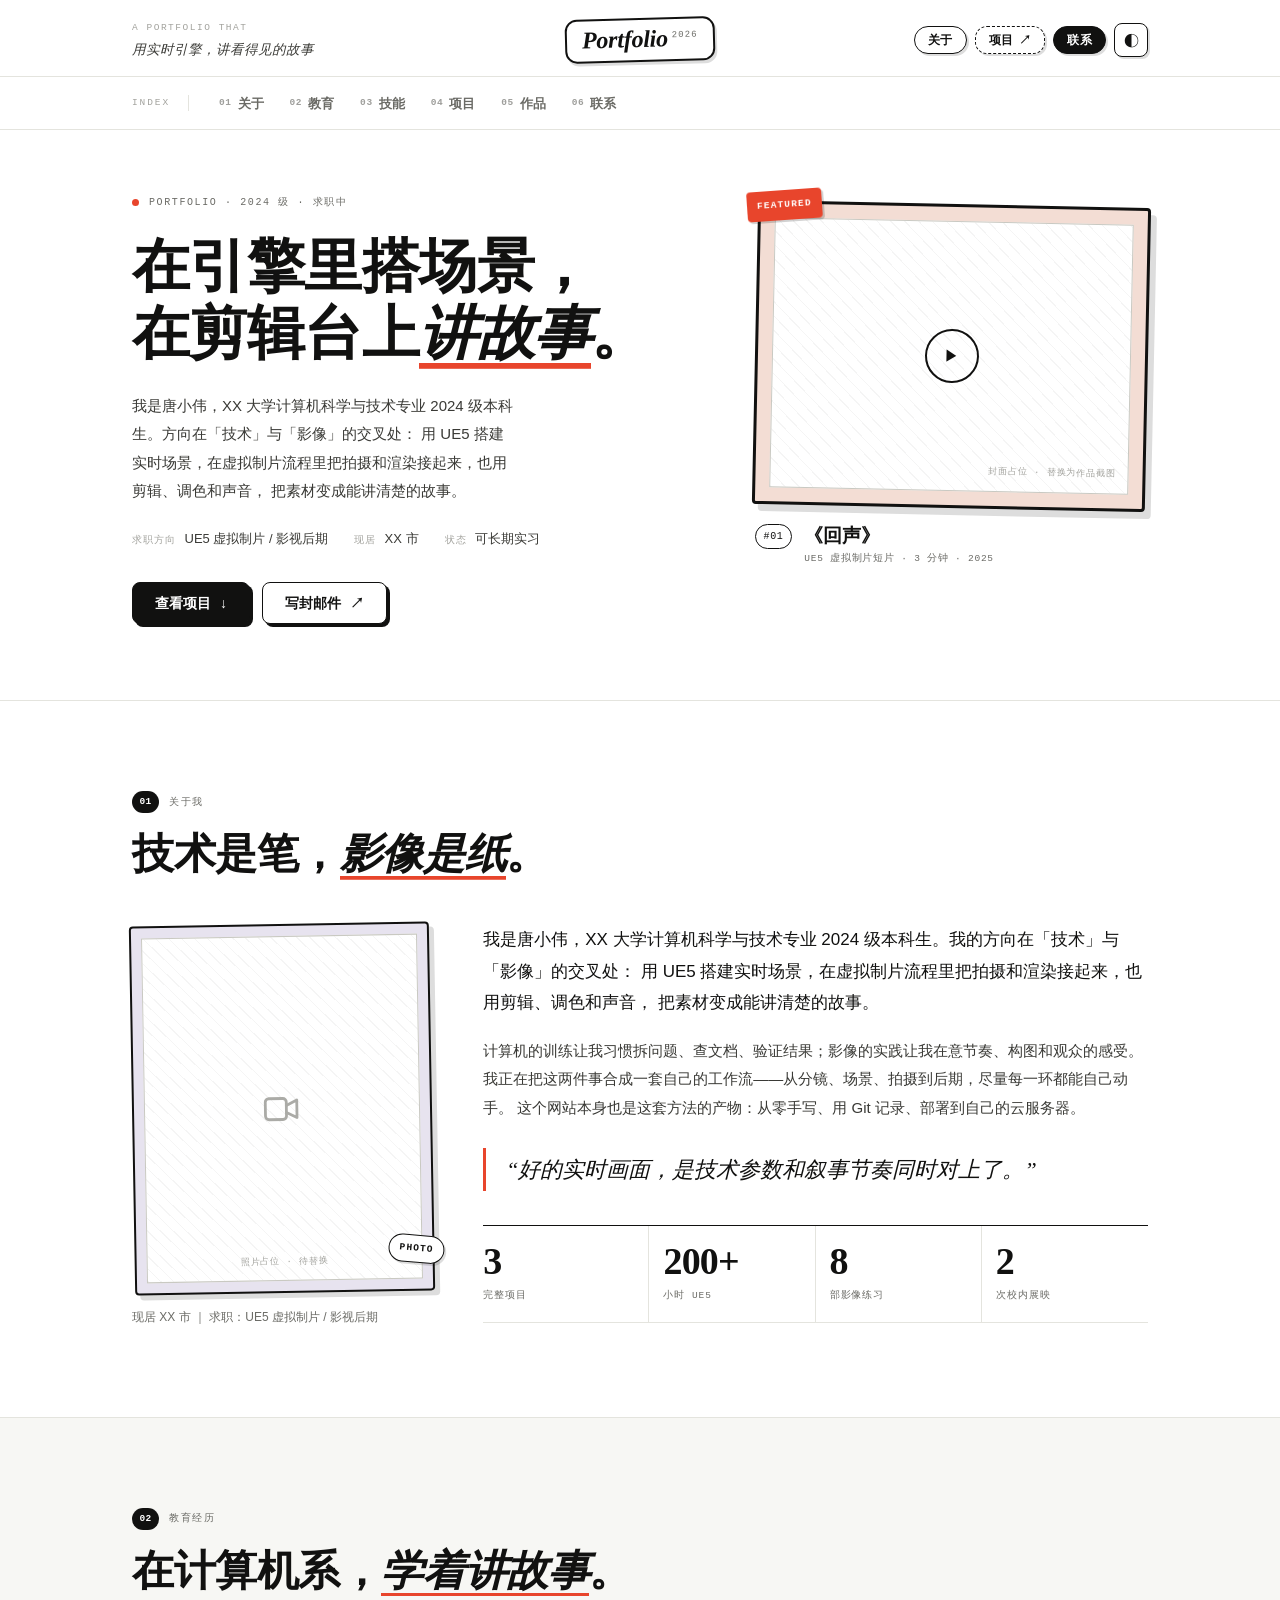
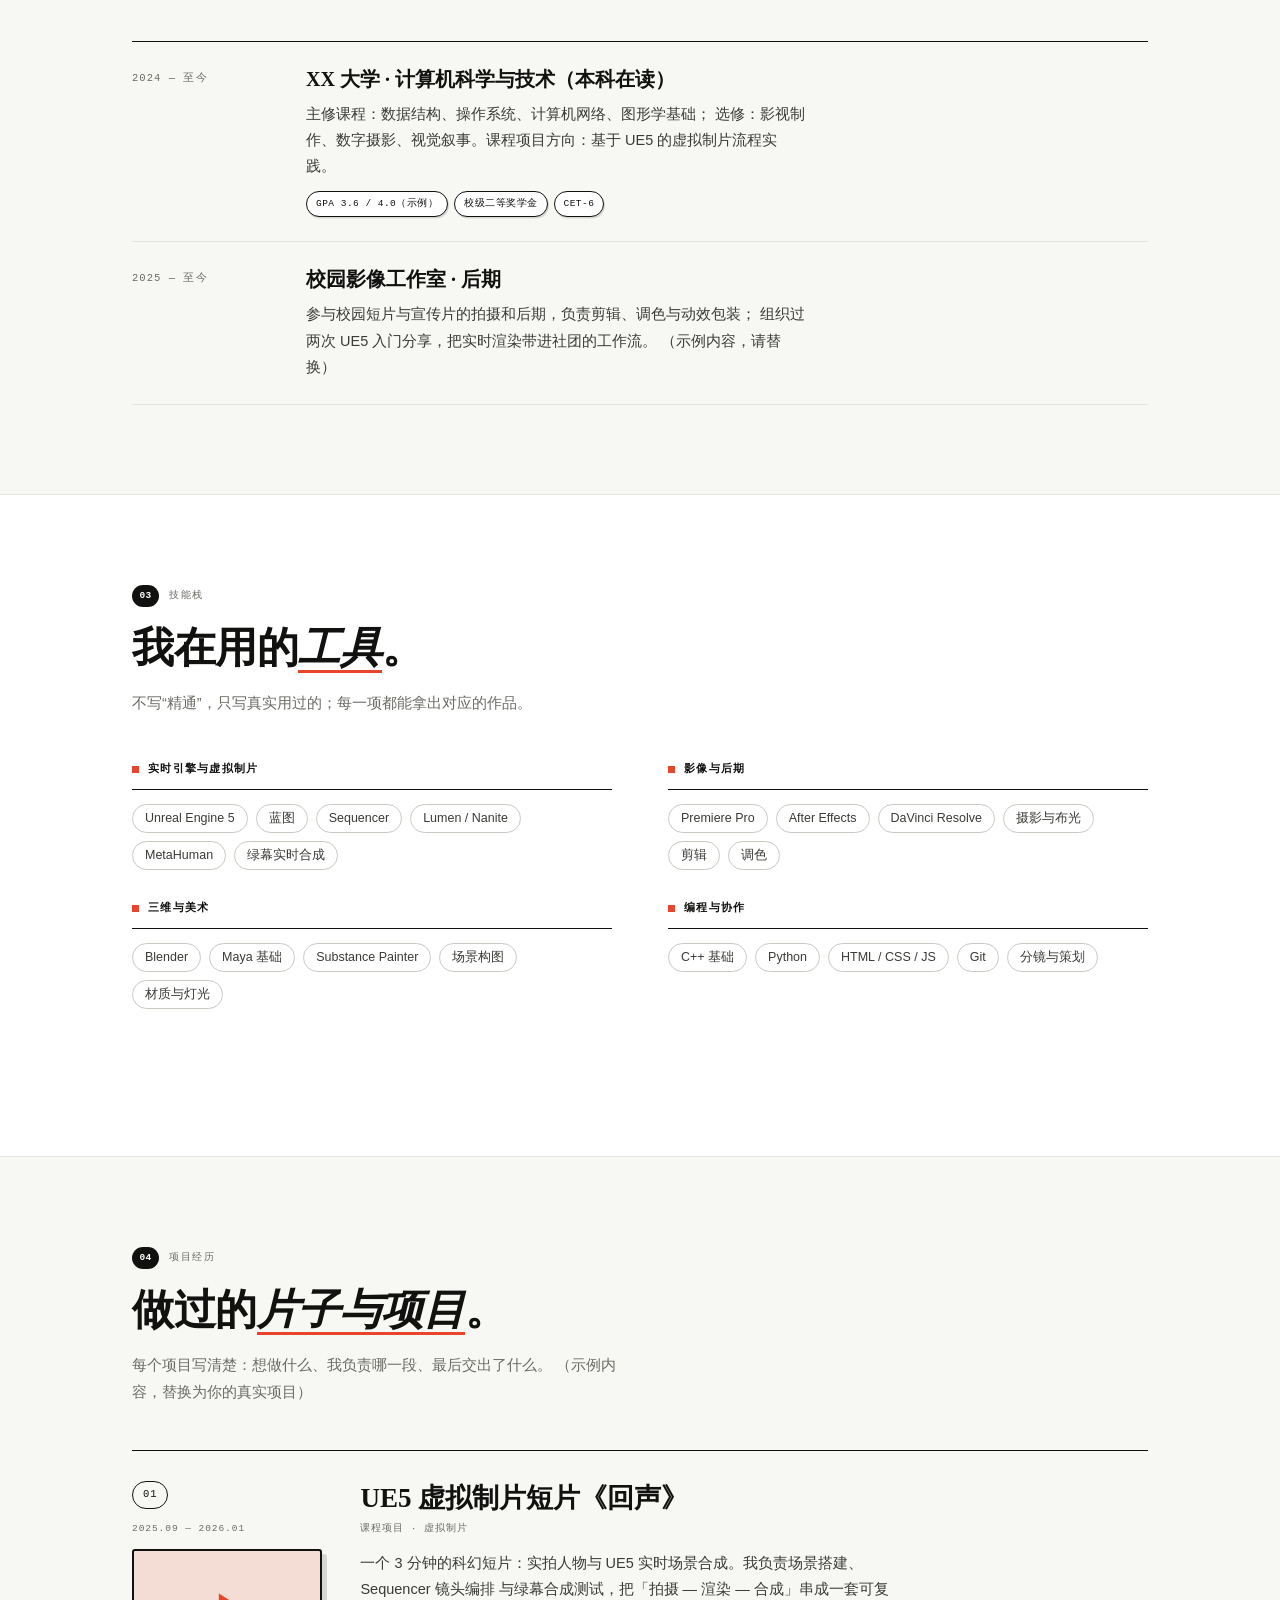
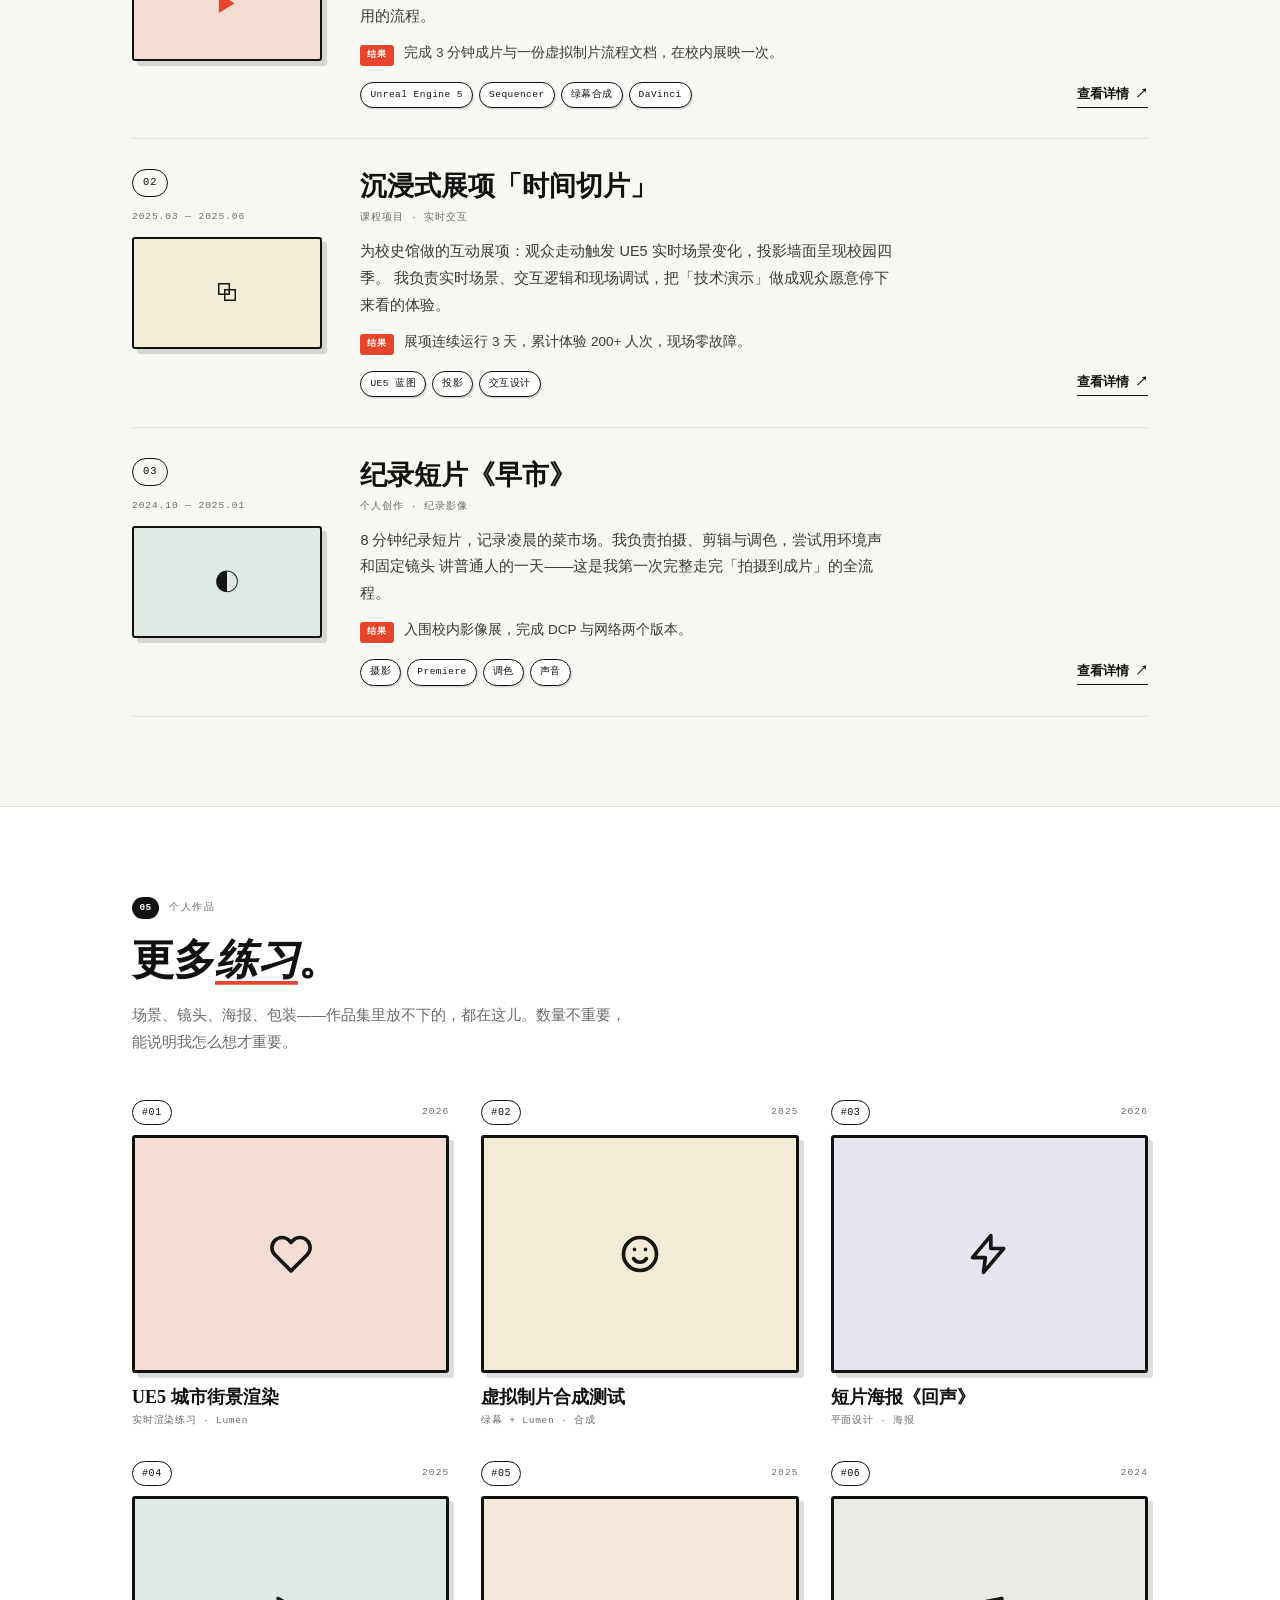
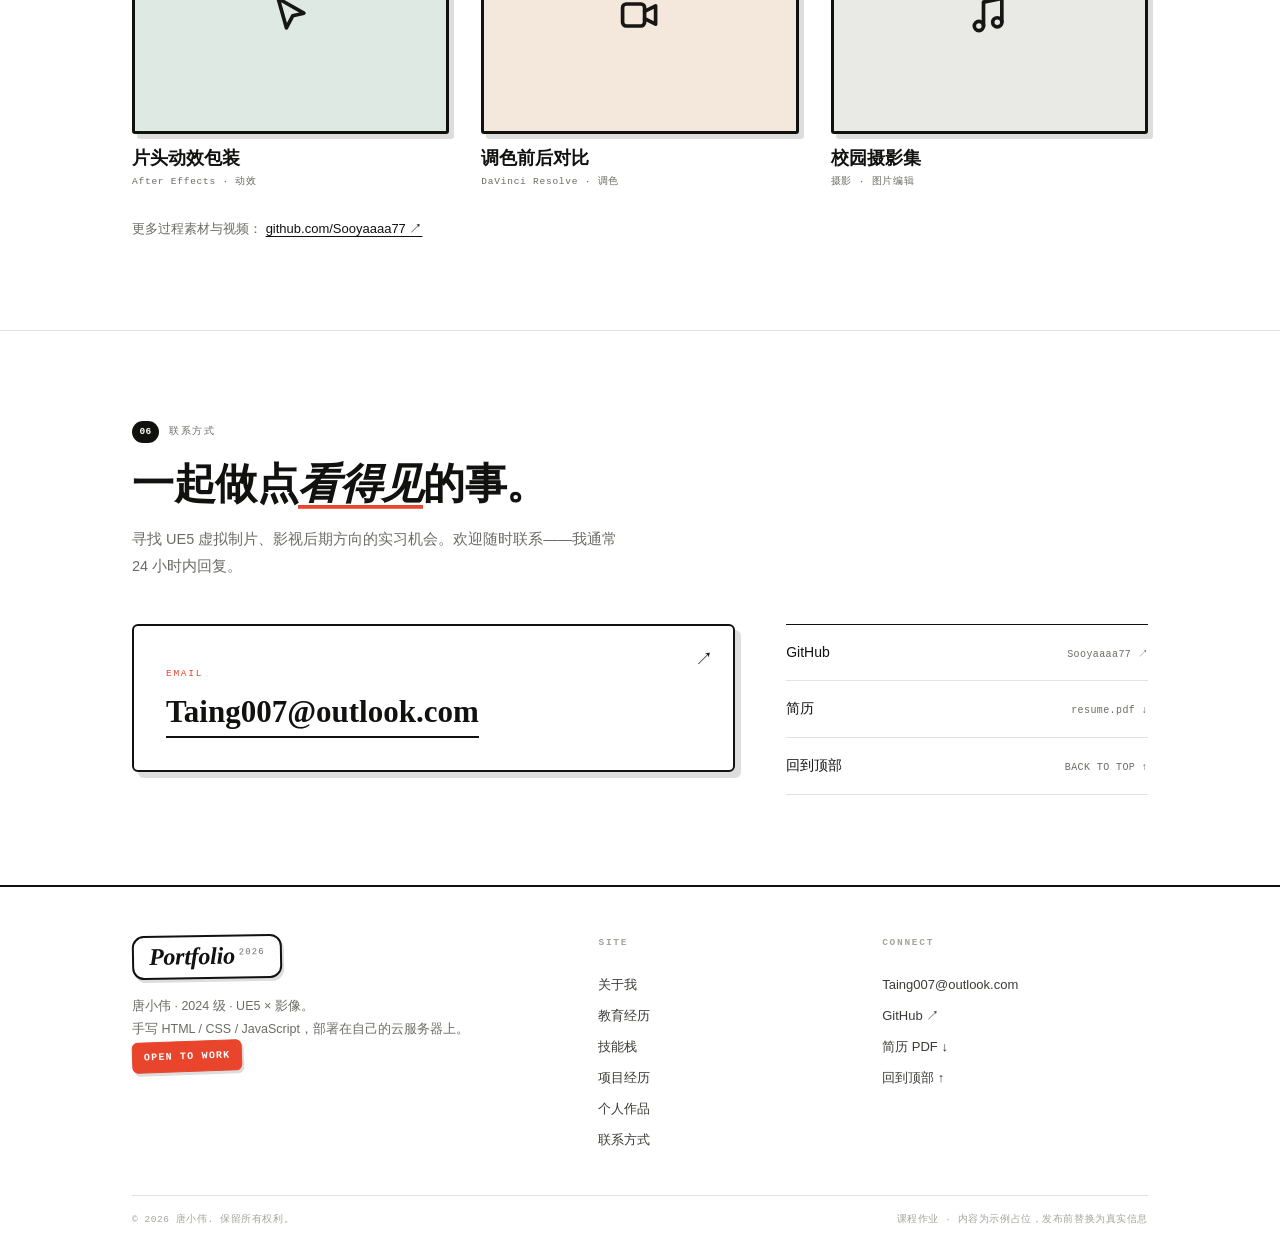
==== commit 0bd5426d: "feat: 改版为白底贴纸编辑风格（v0.3） - 移除黑色滚动横幅，首屏改为「宣言标题 + 作品封面」双栏布局，姓名不再占据主视觉 - 色彩收敛为白纸 + 黑字 + 一点红；彩色只保留在作品封面的卡" ====
--- a/index.html
+++ b/index.html
@@ -1,521 +1,623 @@
-<!DOCTYPE html>
-<html lang="zh-CN">
-<head>
-  <meta charset="UTF-8" />
-  <meta name="viewport" content="width=device-width, initial-scale=1.0" />
-
-  <!-- TODO: 替换为你自己的姓名与描述 -->
-  <title>你的名字 · 个人作品集 | UE5 虚拟制片 &amp; 实时影像</title>
-  <meta name="description" content="XX 大学计算机科学与技术专业 2026 届本科生的个人作品集，方向为 UE5 实时渲染、虚拟制片与影视后期：项目经历、影像作品与技能。" />
-  <meta property="og:type" content="website" />
-  <meta property="og:title" content="你的名字 · 个人作品集" />
-  <meta property="og:description" content="计算机科学与技术 2026 届 · UE5 虚拟制片 / 实时影像 / 影视后期。项目经历、技能与作品。" />
-  <meta name="theme-color" content="#ffffff" />
-  <link rel="icon" href="favicon.svg" type="image/svg+xml" />
-
-  <!-- 在样式加载前应用主题，避免深色模式闪烁 -->
-  <script>
-    (function () {
-      document.documentElement.classList.add('js');
-      try {
-        var saved = localStorage.getItem('portfolio-theme');
-        if (saved === 'dark' || (!saved && window.matchMedia('(prefers-color-scheme: dark)').matches)) {
-          document.documentElement.setAttribute('data-theme', 'dark');
-        }
-      } catch (e) { /* 隐私模式下忽略 */ }
-    })();
-  </script>
-
-  <link rel="stylesheet" href="style.css" />
-</head>
-<body>
-  <a class="skip-link" href="#main">跳到主要内容</a>
-
-  <div class="progress" aria-hidden="true"><span id="progress-bar"></span></div>
-
-  <!-- 顶部导航 -->
-  <header class="nav" id="nav">
-    <div class="nav__inner">
-      <a class="brand" href="#top" aria-label="回到首屏">
-        <span class="brand__mark" aria-hidden="true">✳</span>
-        <span>你的名字</span>
-      </a>
-
-      <nav class="nav__links" aria-label="主导航">
-        <a href="#about">关于</a>
-        <a href="#education">教育</a>
-        <a href="#skills">技能</a>
-        <a href="#projects">项目</a>
-        <a href="#works">作品</a>
-        <a href="#contact">联系</a>
-      </nav>
-
-      <div class="nav__actions">
-        <button class="theme-toggle" id="theme-toggle" type="button" aria-label="切换深色/浅色主题">
-          <span aria-hidden="true">◐</span>
-        </button>
-        <button class="menu-btn" id="menu-btn" type="button" aria-label="打开菜单" aria-expanded="false" aria-controls="mobile-menu">
-          <span></span><span></span>
-        </button>
-      </div>
-    </div>
-  </header>
-
-  <!-- 移动端全屏菜单 -->
-  <nav class="mobile-menu" id="mobile-menu" aria-label="移动端导航" aria-hidden="true">
-    <a href="#about">关于 <span>01</span></a>
-    <a href="#education">教育 <span>02</span></a>
-    <a href="#skills">技能 <span>03</span></a>
-    <a href="#projects">项目 <span>04</span></a>
-    <a href="#works">作品 <span>05</span></a>
-    <a href="#contact">联系 <span>06</span></a>
-    <p class="mobile-menu__note">计算机科学与技术 · 2026 届 · UE5 × 影像</p>
-  </nav>
-
-  <main id="main">
-    <!-- ================= 首屏 ================= -->
-    <section class="hero" id="top">
-      <div class="hero__bg" aria-hidden="true">
-        <span class="shape shape--star">✳</span>
-        <span class="shape shape--ring"></span>
-        <span class="shape shape--blob"></span>
-      </div>
-
-      <div class="container hero__inner">
-        <p class="eyebrow" data-reveal>PORTFOLIO · 2026 · UE5 × 虚拟制片</p>
-
-        <h1 class="hero__title" data-reveal style="--d:.05s">
-          <span class="hero__hi">你好，我是</span>
-          <span class="hero__name"><em>你的名字</em><svg class="underline" viewBox="0 0 600 40" preserveAspectRatio="none" aria-hidden="true" focusable="false"><path d="M6 30C70 18 128 32 196 26S322 18 396 28 512 32 594 24" /></svg></span>
-        </h1>
-
-        <p class="hero__sub" data-reveal style="--d:.15s">
-          计算机科学与技术 · 2026 届。<br />
-          我在引擎里搭场景，也在剪辑台上讲故事——<br />
-          关注 UE5 实时渲染、虚拟制片与影像叙事。
-        </p>
-
-        <div class="hero__meta" data-reveal style="--d:.25s">
-          <span>XX 大学</span><span class="dot" aria-hidden="true">·</span>
-          <span>求职：UE5 虚拟制片 / 影视后期</span><span class="dot" aria-hidden="true">·</span>
-          <span>预计 2026.06 毕业</span>
-        </div>
-
-        <div class="hero__cta" data-reveal style="--d:.35s">
-          <a class="btn btn--primary" href="#projects">查看项目 <span aria-hidden="true">↓</span></a>
-          <a class="btn btn--ghost" href="resume.pdf" download>下载简历 <span aria-hidden="true">↗</span></a>
-        </div>
-      </div>
-
-      <div class="hero__footer">
-        <span class="scroll-hint">SCROLL</span>
-        <span class="hero__sticker">OPEN TO WORK</span>
-      </div>
-    </section>
-
-    <!-- 滚动横幅 -->
-    <div class="marquee" aria-hidden="true">
-      <div class="marquee__track">
-        <div class="marquee__group">
-          <span>UE5 实时渲染</span><span class="marquee__star">✳</span>
-          <span>虚拟制片</span><span class="marquee__star">✳</span>
-          <span>影像叙事</span><span class="marquee__star">✳</span>
-          <span>剪辑与调色</span><span class="marquee__star">✳</span>
-          <span>2026 届毕业生</span><span class="marquee__star">✳</span>
-          <span>用技术讲好故事</span><span class="marquee__star">✳</span>
-        </div>
-        <div class="marquee__group">
-          <span>UE5 实时渲染</span><span class="marquee__star">✳</span>
-          <span>虚拟制片</span><span class="marquee__star">✳</span>
-          <span>影像叙事</span><span class="marquee__star">✳</span>
-          <span>剪辑与调色</span><span class="marquee__star">✳</span>
-          <span>2026 届毕业生</span><span class="marquee__star">✳</span>
-          <span>用技术讲好故事</span><span class="marquee__star">✳</span>
-        </div>
-      </div>
-    </div>
-
-    <!-- ================= 01 关于我 ================= -->
-    <section class="section" id="about">
-      <div class="container">
-        <header class="section-head" data-reveal>
-          <p class="kicker"><span class="kicker__num">01</span> 关于我</p>
-          <h2 class="section-title">技术是笔，<em>影像是纸</em>。</h2>
-        </header>
-
-        <div class="about-grid">
-          <aside class="about-side" data-reveal>
-            <!-- TODO: 替换为你的照片：把下面 div 换成 <img src="assets/avatar.jpg" alt="你的名字的照片"> -->
-            <div class="about-portrait" aria-hidden="true">
-              <span class="about-portrait__mark">✳</span>
-              <span class="about-portrait__label">PORTRAIT<br />照片占位 · 待替换</span>
-            </div>
-            <p class="about-side__note">现居 · 某城市 ｜ 求职：UE5 虚拟制片 / 影视后期</p>
-          </aside>
-
-          <div class="about-body">
-            <!-- TODO: 以下均为示例内容，替换为你自己的介绍 -->
-            <p class="lede" data-reveal>
-              我是 XX 大学计算机科学与技术专业 2026 届本科生。我的方向在「技术」与「影像」的交叉处：
-              用 UE5 搭建实时场景，在虚拟制片流程里把拍摄和渲染接起来，也用剪辑、调色和声音
-              把素材变成能讲清楚的故事。
-            </p>
-            <p data-reveal>
-              计算机的训练让我习惯拆问题、查文档、验证结果；影像的实践让我在意节奏、构图和观众的感受。
-              我正在把这两件事合成一套自己的工作流——从分镜、场景、拍摄到后期，尽量每一环都能自己动手。
-              这个网站本身也是这套方法的产物：从零手写、用 Git 记录、部署到自己的云服务器。
-            </p>
-            <blockquote class="pullquote" data-reveal>
-              “好的实时画面，是技术参数和叙事节奏同时对上了。”
-            </blockquote>
-            <div class="stats" data-reveal>
-              <div class="stat">
-                <span class="stat__num" data-count="3">3</span>
-                <span class="stat__label">完整项目</span>
-              </div>
-              <div class="stat">
-                <span class="stat__num" data-count="200" data-suffix="+">200+</span>
-                <span class="stat__label">小时 UE5</span>
-              </div>
-              <div class="stat">
-                <span class="stat__num" data-count="8">8</span>
-                <span class="stat__label">部影像练习</span>
-              </div>
-              <div class="stat">
-                <span class="stat__num" data-count="2">2</span>
-                <span class="stat__label">次校内展映</span>
-              </div>
-            </div>
-          </div>
-        </div>
-      </div>
-    </section>
-
-    <!-- ================= 02 教育经历 ================= -->
-    <section class="section section--alt" id="education">
-      <div class="container">
-        <header class="section-head" data-reveal>
-          <p class="kicker"><span class="kicker__num">02</span> 教育经历</p>
-          <h2 class="section-title">在计算机系，<em>学着讲故事</em>。</h2>
-        </header>
-
-        <ol class="timeline">
-          <li class="tl-item" data-reveal>
-            <p class="tl-year">2022 — 2026</p>
-            <div class="tl-body">
-              <h3 class="tl-title">XX 大学 · 计算机科学与技术（本科）</h3>
-              <p class="tl-desc">
-                主修课程：数据结构、操作系统、计算机网络、图形学基础；
-                选修：影视制作、数字摄影、视觉叙事。毕业设计方向：基于 UE5 的虚拟制片流程实践。
-              </p>
-              <ul class="tags">
-                <li>GPA 3.6 / 4.0（示例）</li>
-                <li>校级二等奖学金</li>
-                <li>CET-6</li>
-              </ul>
-            </div>
-          </li>
-          <li class="tl-item" data-reveal style="--d:.06s">
-            <p class="tl-year">2023 — 2025</p>
-            <div class="tl-body">
-              <h3 class="tl-title">校园影像工作室 · 后期</h3>
-              <p class="tl-desc">
-                参与校园短片与宣传片的拍摄和后期，负责剪辑、调色与动效包装；
-                组织过两次 UE5 入门分享，把实时渲染带进社团的工作流。
-                （示例内容，请替换）
-              </p>
-            </div>
-          </li>
-        </ol>
-      </div>
-    </section>
-
-    <!-- ================= 03 技能栈 ================= -->
-    <section class="section" id="skills">
-      <div class="container">
-        <header class="section-head" data-reveal>
-          <p class="kicker"><span class="kicker__num">03</span> 技能栈</p>
-          <h2 class="section-title">我在用的<em>工具</em>。</h2>
-          <p class="section-lead">不写“精通”，只写真实用过的；每一项都能拿出对应的作品。</p>
-        </header>
-
-        <div class="skills-grid">
-          <div class="skill-group" data-reveal>
-            <h3>实时引擎与虚拟制片</h3>
-            <ul class="chips">
-              <li>Unreal Engine 5</li>
-              <li>蓝图</li>
-              <li>Sequencer</li>
-              <li>Lumen / Nanite</li>
-              <li>MetaHuman</li>
-              <li>绿幕实时合成</li>
-            </ul>
-          </div>
-          <div class="skill-group" data-reveal style="--d:.06s">
-            <h3>影像与后期</h3>
-            <ul class="chips">
-              <li>Premiere Pro</li>
-              <li>After Effects</li>
-              <li>DaVinci Resolve</li>
-              <li>摄影与布光</li>
-              <li>剪辑</li>
-              <li>调色</li>
-            </ul>
-          </div>
-          <div class="skill-group" data-reveal style="--d:.12s">
-            <h3>三维与美术</h3>
-            <ul class="chips">
-              <li>Blender</li>
-              <li>Maya 基础</li>
-              <li>Substance Painter</li>
-              <li>场景构图</li>
-              <li>材质与灯光</li>
-            </ul>
-          </div>
-          <div class="skill-group" data-reveal style="--d:.18s">
-            <h3>编程与协作</h3>
-            <ul class="chips">
-              <li>C++ 基础</li>
-              <li>Python</li>
-              <li>HTML / CSS / JS</li>
-              <li>Git</li>
-              <li>分镜与策划</li>
-            </ul>
-          </div>
-        </div>
-
-        <p class="skills-note" data-reveal>
-          正在学习：UE5 摄像机内视效（ICVFX）与虚拟制片现场流程。<span class="skills-note__dot" aria-hidden="true">●</span>
-        </p>
-      </div>
-    </section>
-
-    <!-- ================= 04 项目经历 ================= -->
-    <section class="section section--alt" id="projects">
-      <div class="container">
-        <header class="section-head" data-reveal>
-          <p class="kicker"><span class="kicker__num">04</span> 项目经历</p>
-          <h2 class="section-title">做过的<em>片子与项目</em>。</h2>
-          <p class="section-lead">
-            每个项目写清楚：想做什么、我负责哪一段、最后交出了什么。
-            （示例内容，替换为你的真实项目）
-          </p>
-        </header>
-
-        <ol class="projects">
-          <li class="project" data-reveal>
-            <p class="project__num">01</p>
-            <div class="project__body">
-              <div class="project__top">
-                <h3 class="project__title">UE5 虚拟制片短片《回声》</h3>
-                <p class="project__meta">毕业设计 · 2025.09 — 2026.03</p>
-              </div>
-              <p class="project__desc">
-                一个 3 分钟的科幻短片：实拍人物与 UE5 实时场景合成。我负责场景搭建、Sequencer 镜头编排
-                与绿幕合成测试，把「拍摄 — 渲染 — 合成」串成一套可复用的流程。
-              </p>
-              <p class="project__result">
-                结果：完成 3 分钟成片与一份虚拟制片流程文档，在校内展映一次。
-              </p>
-              <div class="project__foot">
-                <ul class="tags">
-                  <li>Unreal Engine 5</li>
-                  <li>Sequencer</li>
-                  <li>绿幕合成</li>
-                  <li>DaVinci</li>
-                </ul>
-                <!-- TODO: 替换为真实作品页 / 视频链接 -->
-                <a class="link-arrow" href="#">查看详情 <span aria-hidden="true">↗</span></a>
-              </div>
-            </div>
-          </li>
-
-          <li class="project" data-reveal>
-            <p class="project__num">02</p>
-            <div class="project__body">
-              <div class="project__top">
-                <h3 class="project__title">沉浸式展项「时间切片」</h3>
-                <p class="project__meta">课程项目 · 2025.03 — 2025.06</p>
-              </div>
-              <p class="project__desc">
-                为校史馆做的互动展项：观众走动触发 UE5 实时场景变化，投影墙面呈现校园四季。
-                我负责实时场景、交互逻辑和现场调试，把「技术演示」做成观众愿意停下来看的体验。
-              </p>
-              <p class="project__result">
-                结果：展项连续运行 3 天，累计体验 200+ 人次，现场零故障。
-              </p>
-              <div class="project__foot">
-                <ul class="tags">
-                  <li>UE5 蓝图</li>
-                  <li>投影</li>
-                  <li>交互设计</li>
-                </ul>
-                <a class="link-arrow" href="#">查看详情 <span aria-hidden="true">↗</span></a>
-              </div>
-            </div>
-          </li>
-
-          <li class="project" data-reveal>
-            <p class="project__num">03</p>
-            <div class="project__body">
-              <div class="project__top">
-                <h3 class="project__title">纪录短片《早市》</h3>
-                <p class="project__meta">个人创作 · 2024.10 — 2025.01</p>
-              </div>
-              <p class="project__desc">
-                8 分钟纪录短片，记录凌晨的菜市场。我负责拍摄、剪辑与调色，尝试用环境声和固定镜头
-                讲普通人的一天——这是我第一次完整走完「拍摄到成片」的全流程。
-              </p>
-              <p class="project__result">
-                结果：入围校内影像展，完成 DCP 与网络两个版本。
-              </p>
-              <div class="project__foot">
-                <ul class="tags">
-                  <li>摄影</li>
-                  <li>Premiere</li>
-                  <li>调色</li>
-                  <li>声音</li>
-                </ul>
-                <a class="link-arrow" href="#">查看详情 <span aria-hidden="true">↗</span></a>
-              </div>
-            </div>
-          </li>
-        </ol>
-      </div>
-    </section>
-
-    <!-- ================= 05 个人作品 ================= -->
-    <section class="section" id="works">
-      <div class="container">
-        <header class="section-head" data-reveal>
-          <p class="kicker"><span class="kicker__num">05</span> 个人作品</p>
-          <h2 class="section-title">更多<em>练习</em>。</h2>
-          <p class="section-lead">
-            场景、镜头、海报、包装——作品集里放不下的，都在这儿。数量不重要，能说明我怎么想才重要。
-          </p>
-        </header>
-
-        <ul class="works">
-          <li class="work" data-reveal>
-            <a class="work__link" href="#">
-              <span class="work__visual" aria-hidden="true"><span class="work__glyph">◐</span></span>
-              <span class="work__info">
-                <span class="work__title">UE5 城市街景渲染</span>
-                <span class="work__meta">实时渲染练习 · 2026</span>
-              </span>
-            </a>
-          </li>
-          <li class="work" data-reveal style="--d:.05s">
-            <a class="work__link" href="#">
-              <span class="work__visual" aria-hidden="true"><span class="work__glyph">✦</span></span>
-              <span class="work__info">
-                <span class="work__title">虚拟制片合成测试</span>
-                <span class="work__meta">绿幕 + Lumen · 2025</span>
-              </span>
-            </a>
-          </li>
-          <li class="work" data-reveal style="--d:.1s">
-            <a class="work__link" href="#">
-              <span class="work__visual" aria-hidden="true"><span class="work__glyph">✳</span></span>
-              <span class="work__info">
-                <span class="work__title">短片海报《回声》</span>
-                <span class="work__meta">平面设计 · 2026</span>
-              </span>
-            </a>
-          </li>
-          <li class="work" data-reveal style="--d:.15s">
-            <a class="work__link" href="#">
-              <span class="work__visual" aria-hidden="true"><span class="work__glyph">⌘</span></span>
-              <span class="work__info">
-                <span class="work__title">片头动效包装</span>
-                <span class="work__meta">After Effects · 2025</span>
-              </span>
-            </a>
-          </li>
-          <li class="work" data-reveal style="--d:.2s">
-            <a class="work__link" href="#">
-              <span class="work__visual" aria-hidden="true"><span class="work__glyph">◭</span></span>
-              <span class="work__info">
-                <span class="work__title">调色前后对比</span>
-                <span class="work__meta">DaVinci Resolve · 2025</span>
-              </span>
-            </a>
-          </li>
-          <li class="work" data-reveal style="--d:.25s">
-            <a class="work__link" href="#">
-              <span class="work__visual" aria-hidden="true"><span class="work__glyph">⧉</span></span>
-              <span class="work__info">
-                <span class="work__title">校园摄影集</span>
-                <span class="work__meta">摄影 · 2024</span>
-              </span>
-            </a>
-          </li>
-        </ul>
-
-        <p class="works-note" data-reveal>
-          更多过程素材与视频：
-          <!-- TODO: 替换为你的 GitHub / 作品主页 / 网盘链接 -->
-          <a href="https://github.com/yourname" target="_blank" rel="noopener noreferrer">github.com/yourname ↗</a>
-        </p>
-      </div>
-    </section>
-
-    <!-- ================= 06 联系方式 ================= -->
-    <section class="section contact" id="contact">
-      <div class="container">
-        <header class="section-head" data-reveal>
-          <p class="kicker"><span class="kicker__num">06</span> 联系方式</p>
-          <h2 class="section-title">一起做点<em>看得见</em>的事。</h2>
-          <p class="section-lead">
-            正在寻找 2026 届校招 / 实习机会：UE5 虚拟制片、影视后期、数字媒体相关岗位。
-            欢迎随时联系——我通常 24 小时内回复。（示例文案，替换为你的真实状态）
-          </p>
-        </header>
-
-        <div class="contact-grid">
-          <!-- TODO: 替换为你的真实邮箱 -->
-          <a class="contact-mail" href="mailto:you@example.com" data-reveal>
-            <span class="contact-mail__label">Email</span>
-            <span class="contact-mail__value">you@example.com</span>
-            <span class="contact-mail__arrow" aria-hidden="true">↗</span>
-          </a>
-
-          <ul class="contact-links" data-reveal style="--d:.06s">
-            <li>
-              <!-- TODO: 替换为你的 GitHub 主页 -->
-              <a href="https://github.com/yourname" target="_blank" rel="noopener noreferrer">
-                <span>GitHub</span><span class="contact-links__value">github.com/yourname ↗</span>
-              </a>
-            </li>
-            <li>
-              <a href="resume.pdf" download>
-                <span>简历</span><span class="contact-links__value">resume.pdf ↓</span>
-              </a>
-            </li>
-            <li>
-              <a href="#top">
-                <span>回到顶部</span><span class="contact-links__value">BACK TO TOP ↑</span>
-              </a>
-            </li>
-          </ul>
-        </div>
-      </div>
-    </section>
-  </main>
-
-  <!-- ================= 页脚 ================= -->
-  <footer class="footer">
-    <div class="container footer__inner">
-      <p class="footer__copy">
-        © <span id="year">2026</span> 你的名字 · UE5 × 影像 · 手写 HTML / CSS / JavaScript，部署在自己的云服务器上。
-      </p>
-      <p class="footer__note">
-        本站为课程作业 · 内容均为示例占位，发布前请替换为真实信息
-      </p>
-      <a class="footer__top" href="#top" aria-label="回到顶部">↑</a>
-    </div>
-  </footer>
-
-  <script src="main.js" defer></script>
-</body>
-</html>
+<!DOCTYPE html>
+<html lang="zh-CN">
+<head>
+  <meta charset="UTF-8" />
+  <meta name="viewport" content="width=device-width, initial-scale=1.0" />
+  <title>唐小伟 · 作品集 — UE5 虚拟制片与实时影像</title>
+  <meta name="description" content="唐小伟，XX 大学计算机科学与技术专业 2024 级。关注 UE5 实时渲染、虚拟制片与影像叙事，求职方向：UE5 虚拟制片 / 影视后期。" />
+  <meta name="author" content="唐小伟" />
+  <meta name="theme-color" content="#ffffff" />
+  <meta property="og:title" content="唐小伟 · 作品集" />
+  <meta property="og:description" content="UE5 虚拟制片 × 影像叙事。计算机专业 2024 级，用手写 HTML / CSS / JS 搭的个人作品集。" />
+  <meta property="og:type" content="website" />
+
+  <!-- 首屏前置脚本：尽早应用主题，避免闪烁（localStorage 键：portfolio-theme） -->
+  <script>
+    (function () {
+      var d = document.documentElement;
+      d.classList.add('js');
+      try {
+        var t = localStorage.getItem('portfolio-theme');
+        if (t === 'dark') d.setAttribute('data-theme', 'dark');
+      } catch (e) {}
+    })();
+  </script>
+
+  <link rel="icon" href="favicon.svg" type="image/svg+xml" />
+  <link rel="stylesheet" href="style.css" />
+</head>
+<body>
+  <a class="skip-link" href="#main">跳到主要内容</a>
+
+  <div class="progress" id="progress-bar" aria-hidden="true"></div>
+
+  <!-- ================= 页头：品牌标语 + 贴纸按钮 ================= -->
+  <header class="masthead">
+    <div class="container masthead__inner">
+      <p class="masthead__tagline">
+        <span class="masthead__tagline-en">A PORTFOLIO THAT</span>
+        <span class="masthead__tagline-cn">用实时引擎，讲看得见的故事</span>
+      </p>
+
+      <a class="logo" href="#top" aria-label="回到首页">
+        <span class="logo__main">Portfolio</span>
+        <span class="logo__year" aria-hidden="true">2026</span>
+      </a>
+
+      <div class="masthead__actions">
+        <a class="pill" href="#about">关于</a>
+        <a class="pill pill--dashed" href="#projects">项目 <span aria-hidden="true">↗</span></a>
+        <a class="pill pill--solid" href="#contact">联系</a>
+        <button class="icon-btn theme-toggle" id="theme-toggle" type="button" aria-label="切换深色 / 浅色主题">
+          <span class="theme-toggle__icon" aria-hidden="true">◐</span>
+        </button>
+        <button class="icon-btn menu-btn" id="menu-btn" type="button" aria-label="打开菜单" aria-expanded="false" aria-controls="mobile-menu">
+          <span class="menu-btn__bars" aria-hidden="true"><i></i><i></i></span>
+        </button>
+      </div>
+    </div>
+  </header>
+
+  <!-- ================= 章节导航：滚动吸顶 ================= -->
+  <div class="subnav" id="subnav">
+    <div class="container subnav__inner">
+      <span class="subnav__label" aria-hidden="true">INDEX</span>
+      <nav class="subnav__links" aria-label="章节导航">
+        <a href="#about"><span class="subnav__num">01</span>关于</a>
+        <a href="#education"><span class="subnav__num">02</span>教育</a>
+        <a href="#skills"><span class="subnav__num">03</span>技能</a>
+        <a href="#projects"><span class="subnav__num">04</span>项目</a>
+        <a href="#works"><span class="subnav__num">05</span>作品</a>
+        <a href="#contact"><span class="subnav__num">06</span>联系</a>
+      </nav>
+    </div>
+  </div>
+
+  <!-- ================= 全屏菜单（移动端） ================= -->
+  <div class="mobile-menu" id="mobile-menu" hidden>
+    <button class="mobile-menu__close" id="menu-close" type="button" aria-label="关闭菜单">
+      <span aria-hidden="true">×</span> 关闭
+    </button>
+    <nav class="mobile-menu__nav" aria-label="移动端章节导航">
+      <a href="#about"><span>01</span>关于我</a>
+      <a href="#education"><span>02</span>教育经历</a>
+      <a href="#skills"><span>03</span>技能栈</a>
+      <a href="#projects"><span>04</span>项目经历</a>
+      <a href="#works"><span>05</span>个人作品</a>
+      <a href="#contact"><span>06</span>联系方式</a>
+    </nav>
+    <p class="mobile-menu__note">唐小伟 · 2024 级 · UE5 × 影像</p>
+  </div>
+
+  <main id="main">
+    <!-- ================= 首屏 ================= -->
+    <section class="hero" id="top">
+      <div class="container hero__inner">
+        <div class="hero__text">
+          <p class="eyebrow">
+            <span class="eyebrow__dot" aria-hidden="true"></span>
+            PORTFOLIO · 2024 级 · 求职中
+          </p>
+
+          <h1 class="hero__title">
+            <span class="hero__line">在引擎里搭场景，</span>
+            <span class="hero__line hero__line--accent">在剪辑台上<em>讲故事</em>。</span>
+          </h1>
+
+          <p class="hero__lede">
+            我是唐小伟，XX 大学计算机科学与技术专业 2024 级本科生。方向在「技术」与「影像」的交叉处：
+            用 UE5 搭建实时场景，在虚拟制片流程里把拍摄和渲染接起来，也用剪辑、调色和声音，
+            把素材变成能讲清楚的故事。
+          </p>
+
+          <ul class="hero__meta">
+            <li><span class="hero__meta-label">求职方向</span>UE5 虚拟制片 / 影视后期</li>
+            <li><span class="hero__meta-label">现居</span>XX 市</li>
+            <li><span class="hero__meta-label">状态</span>可长期实习</li>
+          </ul>
+
+          <div class="hero__cta">
+            <a class="btn btn--primary" href="#projects">查看项目 <span aria-hidden="true">↓</span></a>
+            <a class="btn btn--ghost" href="mailto:Taing007@outlook.com">写封邮件 <span aria-hidden="true">↗</span></a>
+          </div>
+        </div>
+
+        <!-- TODO: 替换为你的真实封面图：把 .cover__inner 里的占位 div 换成 <img src="assets/cover.jpg" alt="作品封面"> -->
+        <figure class="cover" data-reveal>
+          <span class="cover__badge" aria-hidden="true">FEATURED</span>
+          <div class="cover__frame">
+            <div class="cover__inner" aria-hidden="true">
+              <span class="cover__glyph">▶</span>
+              <span class="cover__placeholder">封面占位 · 替换为作品截图</span>
+            </div>
+          </div>
+          <figcaption class="cover__caption">
+            <span class="cover__num" aria-hidden="true">#01</span>
+            <span class="cover__text">
+              <span class="cover__title">《回声》</span>
+              <span class="cover__meta">UE5 虚拟制片短片 · 3 分钟 · 2025</span>
+            </span>
+          </figcaption>
+        </figure>
+      </div>
+    </section>
+
+    <!-- ================= 01 关于我 ================= -->
+    <section class="section" id="about">
+      <div class="container">
+        <header class="section-head" data-reveal>
+          <p class="kicker"><span class="kicker__num">01</span> 关于我</p>
+          <h2 class="section-title">技术是笔，<em>影像是纸</em>。</h2>
+        </header>
+
+        <div class="about-grid">
+          <aside class="about-side" data-reveal>
+            <!-- TODO: 替换为你的照片：把下面 div 换成 <img src="assets/avatar.jpg" alt="唐小伟的照片"> -->
+            <div class="portrait">
+              <div class="portrait__inner" aria-hidden="true">
+                <span class="portrait__glyph">
+                  <svg viewBox="0 0 24 24" fill="none" stroke="currentColor" stroke-width="1.6" stroke-linecap="round" stroke-linejoin="round"><rect x="2.5" y="6" width="12" height="12" rx="2"/><path d="M14.5 10l6-3v10l-6-3"/></svg>
+                </span>
+                <span class="portrait__hint">照片占位 · 待替换</span>
+              </div>
+              <span class="portrait__sticker" aria-hidden="true">PHOTO</span>
+            </div>
+            <p class="about-side__note">现居 XX 市 ｜ 求职：UE5 虚拟制片 / 影视后期</p>
+          </aside>
+
+          <div class="about-body">
+            <!-- TODO: 以下为示例内容，替换为你自己的介绍 -->
+            <p class="lede" data-reveal>
+              我是唐小伟，XX 大学计算机科学与技术专业 2024 级本科生。我的方向在「技术」与「影像」的交叉处：
+              用 UE5 搭建实时场景，在虚拟制片流程里把拍摄和渲染接起来，也用剪辑、调色和声音，
+              把素材变成能讲清楚的故事。
+            </p>
+            <p data-reveal>
+              计算机的训练让我习惯拆问题、查文档、验证结果；影像的实践让我在意节奏、构图和观众的感受。
+              我正在把这两件事合成一套自己的工作流——从分镜、场景、拍摄到后期，尽量每一环都能自己动手。
+              这个网站本身也是这套方法的产物：从零手写、用 Git 记录、部署到自己的云服务器。
+            </p>
+            <blockquote class="pullquote" data-reveal>
+              “好的实时画面，是技术参数和叙事节奏同时对上了。”
+            </blockquote>
+            <div class="stats" data-reveal>
+              <div class="stat">
+                <span class="stat__num" data-count="3">3</span>
+                <span class="stat__label">完整项目</span>
+              </div>
+              <div class="stat">
+                <span class="stat__num" data-count="200" data-suffix="+">200+</span>
+                <span class="stat__label">小时 UE5</span>
+              </div>
+              <div class="stat">
+                <span class="stat__num" data-count="8">8</span>
+                <span class="stat__label">部影像练习</span>
+              </div>
+              <div class="stat">
+                <span class="stat__num" data-count="2">2</span>
+                <span class="stat__label">次校内展映</span>
+              </div>
+            </div>
+          </div>
+        </div>
+      </div>
+    </section>
+
+    <!-- ================= 02 教育经历 ================= -->
+    <section class="section section--alt" id="education">
+      <div class="container">
+        <header class="section-head" data-reveal>
+          <p class="kicker"><span class="kicker__num">02</span> 教育经历</p>
+          <h2 class="section-title">在计算机系，<em>学着讲故事</em>。</h2>
+        </header>
+
+        <ol class="timeline">
+          <li class="tl-item" data-reveal>
+            <p class="tl-year">2024 — 至今</p>
+            <div class="tl-body">
+              <h3 class="tl-title">XX 大学 · 计算机科学与技术（本科在读）</h3>
+              <p class="tl-desc">
+                主修课程：数据结构、操作系统、计算机网络、图形学基础；
+                选修：影视制作、数字摄影、视觉叙事。课程项目方向：基于 UE5 的虚拟制片流程实践。
+              </p>
+              <ul class="tags">
+                <li>GPA 3.6 / 4.0（示例）</li>
+                <li>校级二等奖学金</li>
+                <li>CET-6</li>
+              </ul>
+            </div>
+          </li>
+          <li class="tl-item" data-reveal style="--d:.06s">
+            <p class="tl-year">2025 — 至今</p>
+            <div class="tl-body">
+              <h3 class="tl-title">校园影像工作室 · 后期</h3>
+              <p class="tl-desc">
+                参与校园短片与宣传片的拍摄和后期，负责剪辑、调色与动效包装；
+                组织过两次 UE5 入门分享，把实时渲染带进社团的工作流。
+                （示例内容，请替换）
+              </p>
+            </div>
+          </li>
+        </ol>
+      </div>
+    </section>
+
+    <!-- ================= 03 技能栈 ================= -->
+    <section class="section" id="skills">
+      <div class="container">
+        <header class="section-head" data-reveal>
+          <p class="kicker"><span class="kicker__num">03</span> 技能栈</p>
+          <h2 class="section-title">我在用的<em>工具</em>。</h2>
+          <p class="section-lead">不写“精通”，只写真实用过的；每一项都能拿出对应的作品。</p>
+        </header>
+
+        <div class="skills-grid">
+          <div class="skill-group" data-reveal>
+            <h3>实时引擎与虚拟制片</h3>
+            <ul class="chips">
+              <li>Unreal Engine 5</li>
+              <li>蓝图</li>
+              <li>Sequencer</li>
+              <li>Lumen / Nanite</li>
+              <li>MetaHuman</li>
+              <li>绿幕实时合成</li>
+            </ul>
+          </div>
+          <div class="skill-group" data-reveal style="--d:.06s">
+            <h3>影像与后期</h3>
+            <ul class="chips">
+              <li>Premiere Pro</li>
+              <li>After Effects</li>
+              <li>DaVinci Resolve</li>
+              <li>摄影与布光</li>
+              <li>剪辑</li>
+              <li>调色</li>
+            </ul>
+          </div>
+          <div class="skill-group" data-reveal style="--d:.12s">
+            <h3>三维与美术</h3>
+            <ul class="chips">
+              <li>Blender</li>
+              <li>Maya 基础</li>
+              <li>Substance Painter</li>
+              <li>场景构图</li>
+              <li>材质与灯光</li>
+            </ul>
+          </div>
+          <div class="skill-group" data-reveal style="--d:.18s">
+            <h3>编程与协作</h3>
+            <ul class="chips">
+              <li>C++ 基础</li>
+              <li>Python</li>
+              <li>HTML / CSS / JS</li>
+              <li>Git</li>
+              <li>分镜与策划</li>
+            </ul>
+          </div>
+        </div>
+
+        <p class="skills-note" data-reveal>
+          正在学习：UE5 摄像机内视效（ICVFX）与虚拟制片现场流程。<span class="skills-note__dot" aria-hidden="true">●</span>
+        </p>
+      </div>
+    </section>
+
+    <!-- ================= 04 项目经历 ================= -->
+    <section class="section section--alt" id="projects">
+      <div class="container">
+        <header class="section-head" data-reveal>
+          <p class="kicker"><span class="kicker__num">04</span> 项目经历</p>
+          <h2 class="section-title">做过的<em>片子与项目</em>。</h2>
+          <p class="section-lead">
+            每个项目写清楚：想做什么、我负责哪一段、最后交出了什么。
+            （示例内容，替换为你的真实项目）
+          </p>
+        </header>
+
+        <ol class="projects">
+          <li class="project" data-reveal>
+            <div class="project__lead">
+              <span class="project__num">01</span>
+              <p class="project__date">2025.09 — 2026.01</p>
+              <div class="project__cover project__cover--1" aria-hidden="true"><span>▶</span></div>
+            </div>
+            <div class="project__body">
+              <div class="project__top">
+                <h3 class="project__title">UE5 虚拟制片短片《回声》</h3>
+                <p class="project__meta">课程项目 · 虚拟制片</p>
+              </div>
+              <p class="project__desc">
+                一个 3 分钟的科幻短片：实拍人物与 UE5 实时场景合成。我负责场景搭建、Sequencer 镜头编排
+                与绿幕合成测试，把「拍摄 — 渲染 — 合成」串成一套可复用的流程。
+              </p>
+              <p class="project__result">
+                <span class="project__result-label">结果</span>
+                完成 3 分钟成片与一份虚拟制片流程文档，在校内展映一次。
+              </p>
+              <div class="project__foot">
+                <ul class="tags">
+                  <li>Unreal Engine 5</li>
+                  <li>Sequencer</li>
+                  <li>绿幕合成</li>
+                  <li>DaVinci</li>
+                </ul>
+                <!-- TODO: 替换为真实作品页 / 视频链接 -->
+                <a class="link-arrow" href="#">查看详情 <span aria-hidden="true">↗</span></a>
+              </div>
+            </div>
+          </li>
+
+          <li class="project" data-reveal>
+            <div class="project__lead">
+              <span class="project__num">02</span>
+              <p class="project__date">2025.03 — 2025.06</p>
+              <div class="project__cover project__cover--2" aria-hidden="true"><span>⧉</span></div>
+            </div>
+            <div class="project__body">
+              <div class="project__top">
+                <h3 class="project__title">沉浸式展项「时间切片」</h3>
+                <p class="project__meta">课程项目 · 实时交互</p>
+              </div>
+              <p class="project__desc">
+                为校史馆做的互动展项：观众走动触发 UE5 实时场景变化，投影墙面呈现校园四季。
+                我负责实时场景、交互逻辑和现场调试，把「技术演示」做成观众愿意停下来看的体验。
+              </p>
+              <p class="project__result">
+                <span class="project__result-label">结果</span>
+                展项连续运行 3 天，累计体验 200+ 人次，现场零故障。
+              </p>
+              <div class="project__foot">
+                <ul class="tags">
+                  <li>UE5 蓝图</li>
+                  <li>投影</li>
+                  <li>交互设计</li>
+                </ul>
+                <a class="link-arrow" href="#">查看详情 <span aria-hidden="true">↗</span></a>
+              </div>
+            </div>
+          </li>
+
+          <li class="project" data-reveal>
+            <div class="project__lead">
+              <span class="project__num">03</span>
+              <p class="project__date">2024.10 — 2025.01</p>
+              <div class="project__cover project__cover--3" aria-hidden="true"><span>◐</span></div>
+            </div>
+            <div class="project__body">
+              <div class="project__top">
+                <h3 class="project__title">纪录短片《早市》</h3>
+                <p class="project__meta">个人创作 · 纪录影像</p>
+              </div>
+              <p class="project__desc">
+                8 分钟纪录短片，记录凌晨的菜市场。我负责拍摄、剪辑与调色，尝试用环境声和固定镜头
+                讲普通人的一天——这是我第一次完整走完「拍摄到成片」的全流程。
+              </p>
+              <p class="project__result">
+                <span class="project__result-label">结果</span>
+                入围校内影像展，完成 DCP 与网络两个版本。
+              </p>
+              <div class="project__foot">
+                <ul class="tags">
+                  <li>摄影</li>
+                  <li>Premiere</li>
+                  <li>调色</li>
+                  <li>声音</li>
+                </ul>
+                <a class="link-arrow" href="#">查看详情 <span aria-hidden="true">↗</span></a>
+              </div>
+            </div>
+          </li>
+        </ol>
+      </div>
+    </section>
+
+    <!-- ================= 05 个人作品 ================= -->
+    <section class="section" id="works">
+      <div class="container">
+        <header class="section-head" data-reveal>
+          <p class="kicker"><span class="kicker__num">05</span> 个人作品</p>
+          <h2 class="section-title">更多<em>练习</em>。</h2>
+          <p class="section-lead">
+            场景、镜头、海报、包装——作品集里放不下的，都在这儿。数量不重要，能说明我怎么想才重要。
+          </p>
+        </header>
+
+        <ul class="works">
+          <li class="work" data-reveal>
+            <div class="work__head">
+              <span class="work__num" aria-hidden="true">#01</span>
+              <span class="work__date">2026</span>
+            </div>
+            <a class="work__link" href="#">
+              <span class="work__frame work__frame--1">
+                <span class="work__icon" aria-hidden="true">
+                  <svg viewBox="0 0 24 24" fill="none" stroke="currentColor" stroke-width="2" stroke-linecap="round" stroke-linejoin="round"><path d="M20.8 4.6a5.5 5.5 0 0 0-7.8 0L12 5.7l-1-1.1a5.5 5.5 0 0 0-7.8 7.8l8.8 8.8 8.8-8.8a5.5 5.5 0 0 0 0-7.8z"/></svg>
+                </span>
+              </span>
+              <span class="work__info">
+                <span class="work__title">UE5 城市街景渲染</span>
+                <span class="work__meta">实时渲染练习 · Lumen</span>
+              </span>
+            </a>
+          </li>
+          <li class="work" data-reveal style="--d:.05s">
+            <div class="work__head">
+              <span class="work__num" aria-hidden="true">#02</span>
+              <span class="work__date">2025</span>
+            </div>
+            <a class="work__link" href="#">
+              <span class="work__frame work__frame--2">
+                <span class="work__icon" aria-hidden="true">
+                  <svg viewBox="0 0 24 24" fill="none" stroke="currentColor" stroke-width="2" stroke-linecap="round" stroke-linejoin="round"><circle cx="12" cy="12" r="9"/><path d="M8.5 14.5s1.3 2 3.5 2 3.5-2 3.5-2"/><path d="M9 9.5h.01M15 9.5h.01"/></svg>
+                </span>
+              </span>
+              <span class="work__info">
+                <span class="work__title">虚拟制片合成测试</span>
+                <span class="work__meta">绿幕 + Lumen · 合成</span>
+              </span>
+            </a>
+          </li>
+          <li class="work" data-reveal style="--d:.1s">
+            <div class="work__head">
+              <span class="work__num" aria-hidden="true">#03</span>
+              <span class="work__date">2026</span>
+            </div>
+            <a class="work__link" href="#">
+              <span class="work__frame work__frame--3">
+                <span class="work__icon" aria-hidden="true">
+                  <svg viewBox="0 0 24 24" fill="none" stroke="currentColor" stroke-width="2" stroke-linecap="round" stroke-linejoin="round"><path d="M13 2 3 14h7l-1 8 11-13h-7l0-7z"/></svg>
+                </span>
+              </span>
+              <span class="work__info">
+                <span class="work__title">短片海报《回声》</span>
+                <span class="work__meta">平面设计 · 海报</span>
+              </span>
+            </a>
+          </li>
+          <li class="work" data-reveal style="--d:.15s">
+            <div class="work__head">
+              <span class="work__num" aria-hidden="true">#04</span>
+              <span class="work__date">2025</span>
+            </div>
+            <a class="work__link" href="#">
+              <span class="work__frame work__frame--4">
+                <span class="work__icon" aria-hidden="true">
+                  <svg viewBox="0 0 24 24" fill="none" stroke="currentColor" stroke-width="2" stroke-linecap="round" stroke-linejoin="round"><path d="M5 3l14 8-6 1.4L9.5 19 5 3z"/></svg>
+                </span>
+              </span>
+              <span class="work__info">
+                <span class="work__title">片头动效包装</span>
+                <span class="work__meta">After Effects · 动效</span>
+              </span>
+            </a>
+          </li>
+          <li class="work" data-reveal style="--d:.2s">
+            <div class="work__head">
+              <span class="work__num" aria-hidden="true">#05</span>
+              <span class="work__date">2025</span>
+            </div>
+            <a class="work__link" href="#">
+              <span class="work__frame work__frame--5">
+                <span class="work__icon" aria-hidden="true">
+                  <svg viewBox="0 0 24 24" fill="none" stroke="currentColor" stroke-width="2" stroke-linecap="round" stroke-linejoin="round"><rect x="2.5" y="6" width="12" height="12" rx="2"/><path d="M14.5 10l6-3v10l-6-3"/></svg>
+                </span>
+              </span>
+              <span class="work__info">
+                <span class="work__title">调色前后对比</span>
+                <span class="work__meta">DaVinci Resolve · 调色</span>
+              </span>
+            </a>
+          </li>
+          <li class="work" data-reveal style="--d:.25s">
+            <div class="work__head">
+              <span class="work__num" aria-hidden="true">#06</span>
+              <span class="work__date">2024</span>
+            </div>
+            <a class="work__link" href="#">
+              <span class="work__frame work__frame--6">
+                <span class="work__icon" aria-hidden="true">
+                  <svg viewBox="0 0 24 24" fill="none" stroke="currentColor" stroke-width="2" stroke-linecap="round" stroke-linejoin="round"><path d="M9 18V5l10-2v13"/><circle cx="6.5" cy="18" r="2.5"/><circle cx="16.5" cy="16" r="2.5"/></svg>
+                </span>
+              </span>
+              <span class="work__info">
+                <span class="work__title">校园摄影集</span>
+                <span class="work__meta">摄影 · 图片编辑</span>
+              </span>
+            </a>
+          </li>
+        </ul>
+
+        <p class="works-note" data-reveal>
+          更多过程素材与视频：
+          <!-- TODO: 替换为你的 GitHub / 作品主页 / 网盘链接 -->
+          <a href="https://github.com/Sooyaaaa77" target="_blank" rel="noopener noreferrer">github.com/Sooyaaaa77 ↗</a>
+        </p>
+      </div>
+    </section>
+
+    <!-- ================= 06 联系方式 ================= -->
+    <section class="section contact" id="contact">
+      <div class="container">
+        <header class="section-head" data-reveal>
+          <p class="kicker"><span class="kicker__num">06</span> 联系方式</p>
+          <h2 class="section-title">一起做点<em>看得见</em>的事。</h2>
+          <p class="section-lead">
+            寻找 UE5 虚拟制片、影视后期方向的实习机会。欢迎随时联系——我通常 24 小时内回复。
+          </p>
+        </header>
+
+        <div class="contact-grid">
+          <a class="contact-mail" href="mailto:Taing007@outlook.com" data-reveal>
+            <span class="contact-mail__label">EMAIL</span>
+            <span class="contact-mail__value">Taing007@outlook.com</span>
+            <span class="contact-mail__arrow" aria-hidden="true">↗</span>
+          </a>
+
+          <ul class="contact-links" data-reveal style="--d:.06s">
+            <li>
+              <a href="https://github.com/Sooyaaaa77" target="_blank" rel="noopener noreferrer">
+                <span>GitHub</span><span class="contact-links__value">Sooyaaaa77 ↗</span>
+              </a>
+            </li>
+            <li>
+              <!-- TODO: 简历确定后替换 resume.pdf -->
+              <a href="resume.pdf" download>
+                <span>简历</span><span class="contact-links__value">resume.pdf ↓</span>
+              </a>
+            </li>
+            <li>
+              <a href="#top">
+                <span>回到顶部</span><span class="contact-links__value">BACK TO TOP ↑</span>
+              </a>
+            </li>
+          </ul>
+        </div>
+      </div>
+    </section>
+  </main>
+
+  <!-- ================= 页脚 ================= -->
+  <footer class="footer">
+    <div class="container">
+      <div class="footer__grid">
+        <div class="footer__brand">
+          <a class="logo logo--footer" href="#top" aria-label="回到首页">
+            <span class="logo__main">Portfolio</span>
+            <span class="logo__year" aria-hidden="true">2026</span>
+          </a>
+          <p class="footer__note">
+            唐小伟 · 2024 级 · UE5 × 影像。<br />
+            手写 HTML / CSS / JavaScript，部署在自己的云服务器上。
+          </p>
+          <span class="sticker sticker--red" aria-hidden="true">OPEN TO WORK</span>
+        </div>
+
+        <nav class="footer__col" aria-label="页脚章节导航">
+          <h2 class="footer__title">SITE</h2>
+          <a href="#about">关于我</a>
+          <a href="#education">教育经历</a>
+          <a href="#skills">技能栈</a>
+          <a href="#projects">项目经历</a>
+          <a href="#works">个人作品</a>
+          <a href="#contact">联系方式</a>
+        </nav>
+
+        <div class="footer__col">
+          <h2 class="footer__title">CONNECT</h2>
+          <a href="mailto:Taing007@outlook.com">Taing007@outlook.com</a>
+          <a href="https://github.com/Sooyaaaa77" target="_blank" rel="noopener noreferrer">GitHub ↗</a>
+          <a href="resume.pdf" download>简历 PDF ↓</a>
+          <a href="#top">回到顶部 ↑</a>
+        </div>
+      </div>
+
+      <div class="footer__bottom">
+        <p>© <span id="year">2026</span> 唐小伟. 保留所有权利。</p>
+        <p>课程作业 · 内容为示例占位，发布前替换为真实信息</p>
+      </div>
+    </div>
+  </footer>
+
+  <script src="main.js" defer></script>
+</body>
+</html>
--- a/style.css
+++ b/style.css
@@ -1,1581 +1,1805 @@
-/* =========================================================================
-   个人作品集 v0.2 —— 白底、贴纸与彩色标签（对齐 pudding.cool 的视觉语言）
-   纯手写 CSS，无框架、无外链字体。
-   结构：
-   01 变量与主题      02 重置与基础      03 通用工具
-   04 导航与移动菜单  05 首屏            06 滚动横幅
-   07 区块与标题      08 关于我          09 教育时间线
-   10 技能            11 项目经历        12 作品
-   13 联系            14 页脚            15 404 页面
-   16 动效与响应式
-   ========================================================================= */
-
-/* ===== 01 变量与主题 ===== */
-:root {
-  --paper: #ffffff;
-  --paper-2: #f7f7f7;
-  --ink: #191919;
-  --ink-2: #373737;
-  --muted: #6d6d6d;
-  --faint: #a8a8a8;
-  --line: #dfdfdf;
-  --line-strong: #cacaca;
-
-  --red: #ff533d;
-  --yellow: #e5e338;
-  --green: #3ae660;
-  --purple: #a239ca;
-  --blue: #4717f6;
-  --accent: var(--red);
-
-  --font-display: "Helvetica Neue", Helvetica, Arial, "PingFang SC",
-    "Hiragino Sans GB", "Microsoft YaHei", sans-serif;
-  --font-sans: var(--font-display);
-  --font-mono: "SFMono-Regular", Menlo, Consolas, "Liberation Mono",
-    "Courier New", monospace;
-
-  --maxw: 1120px;
-  --gutter: clamp(20px, 5vw, 48px);
-  --radius: 4px;
-  --radius-sm: 3px;
-  --nav-h: 64px;
-  --ease: cubic-bezier(0.2, 0.7, 0.2, 1);
-}
-
-[data-theme="dark"] {
-  --paper: #0f0f0f;
-  --paper-2: #191919;
-  --ink: #f2f2f2;
-  --ink-2: #cacaca;
-  --muted: #a8a8a8;
-  --faint: #6d6d6d;
-  --line: #333333;
-  --line-strong: #454545;
-}
-
-/* ===== 02 重置与基础 ===== */
-*,
-*::before,
-*::after {
-  box-sizing: border-box;
-}
-
-* {
-  margin: 0;
-}
-
-html {
-  -webkit-text-size-adjust: 100%;
-  scroll-behavior: smooth;
-}
-
-body {
-  font-family: var(--font-sans);
-  font-size: 17px;
-  line-height: 1.7;
-  color: var(--ink);
-  background: var(--paper);
-  overflow-x: hidden;
-  -webkit-font-smoothing: antialiased;
-  text-rendering: optimizeLegibility;
-}
-
-body.menu-open {
-  overflow: hidden;
-}
-
-img,
-svg,
-video {
-  display: block;
-  max-width: 100%;
-}
-
-button {
-  font: inherit;
-  color: inherit;
-  background: none;
-  border: 0;
-  cursor: pointer;
-}
-
-a {
-  color: inherit;
-  text-decoration: none;
-}
-
-ul,
-ol {
-  list-style: none;
-  padding: 0;
-}
-
-::selection {
-  background: var(--yellow);
-  color: #000;
-}
-
-:focus-visible {
-  outline: 2px solid var(--ink);
-  outline-offset: 3px;
-  border-radius: 2px;
-}
-
-/* ===== 03 通用工具 ===== */
-.container {
-  width: 100%;
-  max-width: var(--maxw);
-  margin: 0 auto;
-  padding-inline: var(--gutter);
-}
-
-.skip-link {
-  position: fixed;
-  top: 8px;
-  left: 8px;
-  z-index: 300;
-  padding: 10px 16px;
-  font-family: var(--font-mono);
-  font-size: 11px;
-  letter-spacing: 0.08em;
-  text-transform: uppercase;
-  background: var(--ink);
-  color: var(--paper);
-  border-radius: var(--radius-sm);
-  transform: translateY(-200%);
-  transition: transform 0.2s var(--ease);
-}
-
-.skip-link:focus-visible {
-  transform: translateY(0);
-}
-
-.progress {
-  position: fixed;
-  inset: 0 0 auto 0;
-  height: 2px;
-  z-index: 200;
-  pointer-events: none;
-}
-
-#progress-bar {
-  display: block;
-  height: 100%;
-  width: 0;
-  background: var(--red);
-}
-
-/* ===== 04 导航与移动菜单 ===== */
-.nav {
-  position: fixed;
-  top: 0;
-  left: 0;
-  right: 0;
-  z-index: 120;
-  height: var(--nav-h);
-  background: color-mix(in srgb, var(--paper) 88%, transparent);
-  -webkit-backdrop-filter: saturate(180%) blur(12px);
-  backdrop-filter: saturate(180%) blur(12px);
-  border-bottom: 1px solid transparent;
-  transition: border-color 0.25s var(--ease), background 0.25s var(--ease);
-}
-
-.nav.is-scrolled {
-  border-bottom-color: var(--line);
-  background: var(--paper);
-}
-
-.nav__inner {
-  display: flex;
-  align-items: center;
-  justify-content: space-between;
-  gap: 24px;
-  height: 100%;
-  max-width: var(--maxw);
-  margin: 0 auto;
-  padding-inline: var(--gutter);
-}
-
-.brand {
-  display: inline-flex;
-  align-items: center;
-  gap: 8px;
-  font-size: 16px;
-  font-weight: 700;
-  letter-spacing: -0.01em;
-  white-space: nowrap;
-}
-
-.brand__mark {
-  color: var(--red);
-  font-size: 18px;
-  line-height: 1;
-  transform: rotate(8deg);
-}
-
-.nav__links {
-  display: flex;
-  align-items: center;
-  gap: clamp(18px, 2.4vw, 30px);
-}
-
-.nav__links a {
-  position: relative;
-  padding: 6px 0;
-  font-family: var(--font-mono);
-  font-size: 11.5px;
-  letter-spacing: 0.08em;
-  text-transform: uppercase;
-  color: var(--muted);
-  transition: color 0.2s var(--ease);
-}
-
-.nav__links a::after {
-  content: "";
-  position: absolute;
-  left: 0;
-  bottom: 0;
-  width: 100%;
-  height: 2px;
-  background: var(--red);
-  transform: scaleX(0);
-  transform-origin: left;
-  transition: transform 0.25s var(--ease);
-}
-
-.nav__links a:hover,
-.nav__links a.is-active {
-  color: var(--ink);
-}
-
-.nav__links a:hover::after,
-.nav__links a.is-active::after {
-  transform: scaleX(1);
-}
-
-.nav__actions {
-  display: flex;
-  align-items: center;
-  gap: 10px;
-}
-
-.theme-toggle,
-.menu-btn {
-  display: grid;
-  place-items: center;
-  width: 36px;
-  height: 36px;
-  border: 1px solid var(--line);
-  border-radius: var(--radius-sm);
-  background: var(--paper);
-  color: var(--ink);
-  transition: background 0.2s var(--ease), border-color 0.2s var(--ease);
-}
-
-.theme-toggle:hover,
-.menu-btn:hover {
-  background: var(--paper-2);
-  border-color: var(--line-strong);
-}
-
-.theme-toggle span {
-  font-size: 15px;
-  line-height: 1;
-  transform: rotate(12deg);
-}
-
-.menu-btn {
-  display: none;
-  padding: 10px 9px;
-  gap: 5px;
-}
-
-.menu-btn span {
-  display: block;
-  width: 16px;
-  height: 1.5px;
-  background: currentColor;
-  transition: transform 0.25s var(--ease);
-}
-
-/* 移动端全屏菜单 */
-.mobile-menu {
-  position: fixed;
-  inset: 0;
-  z-index: 110;
-  display: none;
-  flex-direction: column;
-  gap: 6px;
-  padding: calc(var(--nav-h) + 28px) var(--gutter) 40px;
-  background: var(--paper);
-  overflow-y: auto;
-}
-
-body.menu-open .mobile-menu {
-  display: flex;
-}
-
-.mobile-menu > a {
-  display: flex;
-  align-items: baseline;
-  justify-content: space-between;
-  padding: 14px 0;
-  border-bottom: 1px solid var(--line);
-  font-size: clamp(1.6rem, 7vw, 2.2rem);
-  font-weight: 800;
-  letter-spacing: -0.02em;
-}
-
-.mobile-menu > a span {
-  font-family: var(--font-mono);
-  font-size: 11px;
-  font-weight: 400;
-  color: var(--muted);
-  letter-spacing: 0.1em;
-}
-
-.mobile-menu > a:active {
-  color: var(--red);
-}
-
-.mobile-menu__note {
-  margin-top: auto;
-  padding-top: 32px;
-  font-family: var(--font-mono);
-  font-size: 10.5px;
-  line-height: 1.8;
-  color: var(--muted);
-  text-transform: uppercase;
-  letter-spacing: 0.08em;
-}
-
-/* ===== 05 首屏 ===== */
-.hero {
-  position: relative;
-  padding: calc(var(--nav-h) + clamp(56px, 9vh, 110px)) var(--gutter) 48px;
-  overflow: hidden;
-}
-
-.hero__inner {
-  position: relative;
-  z-index: 2;
-  padding-inline: 0;
-}
-
-.hero__bg {
-  position: absolute;
-  inset: 0;
-  pointer-events: none;
-  z-index: 1;
-}
-
-.shape {
-  position: absolute;
-  line-height: 1;
-  user-select: none;
-}
-
-.shape--star {
-  top: 14%;
-  right: 7%;
-  font-size: clamp(70px, 11vw, 150px);
-  color: var(--yellow);
-  transform: rotate(14deg);
-}
-
-.shape--ring {
-  right: 20%;
-  bottom: 10%;
-  width: clamp(90px, 12vw, 150px);
-  height: clamp(90px, 12vw, 150px);
-  border: 2px solid var(--line-strong);
-  border-radius: 50%;
-}
-
-.shape--blob {
-  top: 60%;
-  left: 3%;
-  width: clamp(56px, 6.5vw, 78px);
-  height: clamp(56px, 6.5vw, 78px);
-  background: var(--green);
-  border-radius: 2px;
-  transform: rotate(-12deg);
-  opacity: 0.9;
-}
-
-.eyebrow {
-  font-family: var(--font-mono);
-  font-size: 11px;
-  letter-spacing: 0.14em;
-  text-transform: uppercase;
-  color: var(--muted);
-  margin-bottom: clamp(20px, 3vw, 32px);
-}
-
-.hero__title {
-  font-size: clamp(3.2rem, 10.5vw, 8.6rem);
-  line-height: 0.94;
-  letter-spacing: -0.045em;
-  font-weight: 800;
-}
-
-.hero__hi {
-  display: block;
-  font-size: clamp(1.15rem, 2.6vw, 1.9rem);
-  font-weight: 500;
-  letter-spacing: 0.01em;
-  color: var(--ink-2);
-  margin-bottom: 0.25em;
-}
-
-.hero__name {
-  position: relative;
-  display: inline-block;
-  padding-bottom: 0.06em;
-}
-
-.hero__name em {
-  font-style: normal;
-}
-
-.underline {
-  position: absolute;
-  left: 0;
-  bottom: -0.1em;
-  width: 100%;
-  height: 0.12em;
-  overflow: visible;
-}
-
-.underline path {
-  fill: none;
-  stroke: var(--red);
-  stroke-width: 7;
-  stroke-linecap: round;
-  stroke-dasharray: 900;
-  stroke-dashoffset: 0;
-}
-
-.js .underline path {
-  stroke-dashoffset: 900;
-  animation: draw 1.2s var(--ease) 0.35s forwards;
-}
-
-@keyframes draw {
-  to {
-    stroke-dashoffset: 0;
-  }
-}
-
-.hero__sub {
-  max-width: 46ch;
-  margin-top: clamp(22px, 4vw, 36px);
-  font-size: clamp(1rem, 1.5vw, 1.15rem);
-  line-height: 1.9;
-  color: var(--muted);
-}
-
-.hero__meta {
-  display: flex;
-  flex-wrap: wrap;
-  align-items: center;
-  gap: 8px;
-  margin-top: 26px;
-  font-family: var(--font-mono);
-  font-size: 10.5px;
-  letter-spacing: 0.08em;
-  text-transform: uppercase;
-  color: var(--ink-2);
-}
-
-.hero__meta .dot {
-  color: var(--red);
-}
-
-.hero__cta {
-  display: flex;
-  flex-wrap: wrap;
-  gap: 12px;
-  margin-top: clamp(28px, 4vw, 40px);
-}
-
-.hero__footer {
-  position: relative;
-  z-index: 3;
-  display: flex;
-  align-items: flex-end;
-  justify-content: space-between;
-  max-width: var(--maxw);
-  margin: 44px auto 0;
-}
-
-.scroll-hint {
-  font-family: var(--font-mono);
-  font-size: 9.5px;
-  letter-spacing: 0.34em;
-  text-transform: uppercase;
-  color: var(--muted);
-}
-
-.scroll-hint::before {
-  content: "";
-  display: inline-block;
-  width: 1px;
-  height: 22px;
-  margin-right: 10px;
-  vertical-align: middle;
-  background: var(--faint);
-}
-
-.hero__sticker {
-  display: inline-block;
-  padding: 7px 13px;
-  font-family: var(--font-mono);
-  font-size: 10.5px;
-  font-weight: 700;
-  letter-spacing: 0.1em;
-  text-transform: uppercase;
-  color: #191919;
-  background: var(--red);
-  border-radius: var(--radius-sm);
-  transform: rotate(-5deg);
-  box-shadow: 4px 4px 0 rgba(25, 25, 25, 0.18);
-}
-
-/* ===== 06 滚动横幅 ===== */
-.marquee {
-  overflow: hidden;
-  background: #191919;
-  color: #ffffff;
-  padding: 13px 0;
-  border-block: 1px solid #191919;
-}
-
-.marquee__track {
-  display: flex;
-  width: max-content;
-  animation: marquee 32s linear infinite;
-}
-
-.marquee:hover .marquee__track {
-  animation-play-state: paused;
-}
-
-.marquee__group {
-  display: flex;
-  align-items: center;
-  gap: 26px;
-  padding-right: 26px;
-  font-family: var(--font-mono);
-  font-size: 11px;
-  letter-spacing: 0.12em;
-  text-transform: uppercase;
-  white-space: nowrap;
-}
-
-.marquee__star {
-  color: var(--red);
-  font-size: 13px;
-}
-
-@keyframes marquee {
-  to {
-    transform: translateX(-50%);
-  }
-}
-
-/* ===== 07 区块与标题 ===== */
-.section {
-  position: relative;
-  padding: clamp(80px, 11vw, 132px) 0;
-}
-
-.section--alt {
-  background: var(--paper-2);
-  border-block: 1px solid var(--line);
-}
-
-.section[id] {
-  scroll-margin-top: calc(var(--nav-h) + 8px);
-}
-
-.section-head {
-  max-width: 820px;
-  margin-bottom: clamp(44px, 6vw, 72px);
-}
-
-.kicker {
-  display: inline-flex;
-  align-items: center;
-  gap: 10px;
-  margin-bottom: 18px;
-  font-family: var(--font-mono);
-  font-size: 10.5px;
-  letter-spacing: 0.14em;
-  text-transform: uppercase;
-  color: var(--muted);
-}
-
-.kicker__num {
-  padding: 2px 6px;
-  font-weight: 700;
-  letter-spacing: 0.08em;
-  color: #191919;
-  background: var(--red);
-  border-radius: 2px;
-}
-
-#education .kicker__num {
-  background: var(--yellow);
-  color: #191919;
-}
-
-#skills .kicker__num {
-  background: var(--green);
-  color: #191919;
-}
-
-#projects .kicker__num {
-  background: var(--purple);
-  color: #fff;
-}
-
-#works .kicker__num {
-  background: var(--blue);
-  color: #fff;
-}
-
-.section-title {
-  font-size: clamp(2.1rem, 5vw, 3.5rem);
-  line-height: 1.12;
-  letter-spacing: -0.035em;
-  font-weight: 800;
-}
-
-.section-title em {
-  font-style: normal;
-  color: #191919;
-  background: linear-gradient(transparent 58%, var(--yellow) 58%);
-  padding-inline: 0.04em;
-}
-
-.section-lead {
-  max-width: 64ch;
-  margin-top: 20px;
-  font-size: 1rem;
-  line-height: 1.85;
-  color: var(--muted);
-}
-
-/* 按钮 */
-.btn {
-  display: inline-flex;
-  align-items: center;
-  gap: 10px;
-  padding: 13px 22px;
-  font-family: var(--font-mono);
-  font-size: 11px;
-  letter-spacing: 0.1em;
-  text-transform: uppercase;
-  border: 1px solid var(--ink);
-  border-radius: var(--radius-sm);
-  transition: transform 0.2s var(--ease), box-shadow 0.2s var(--ease),
-    background 0.2s var(--ease), color 0.2s var(--ease);
-}
-
-.btn--primary {
-  background: var(--ink);
-  color: var(--paper);
-}
-
-.btn--primary:hover {
-  transform: translate(-2px, -3px);
-  box-shadow: 4px 4px 0 var(--red);
-}
-
-.btn--ghost {
-  background: transparent;
-  color: var(--ink);
-}
-
-.btn--ghost:hover {
-  transform: translate(-2px, -3px);
-  box-shadow: 4px 4px 0 var(--ink);
-}
-
-/* 彩色标签 */
-.tags {
-  display: flex;
-  flex-wrap: wrap;
-  gap: 7px;
-}
-
-.tags li {
-  padding: 3px 8px;
-  font-family: var(--font-mono);
-  font-size: 9.5px;
-  font-weight: 700;
-  letter-spacing: 0.07em;
-  text-transform: uppercase;
-  line-height: 1.5;
-  border-radius: var(--radius-sm);
-  color: #191919;
-  background: var(--red);
-}
-
-.tags li:nth-child(5n + 2) {
-  color: #191919;
-  background: var(--yellow);
-}
-
-.tags li:nth-child(5n + 3) {
-  color: #191919;
-  background: var(--green);
-}
-
-.tags li:nth-child(5n + 4) {
-  color: #fff;
-  background: var(--purple);
-}
-
-.tags li:nth-child(5n + 5) {
-  color: #fff;
-  background: var(--blue);
-}
-
-/* ===== 08 关于我 ===== */
-.about-grid {
-  display: grid;
-  grid-template-columns: minmax(240px, 0.85fr) 1.65fr;
-  gap: clamp(36px, 6vw, 76px);
-  align-items: start;
-}
-
-.about-side {
-  position: sticky;
-  top: calc(var(--nav-h) + 24px);
-}
-
-.about-portrait {
-  position: relative;
-  display: grid;
-  place-items: center;
-  aspect-ratio: 4 / 5;
-  border: 1px solid var(--line);
-  border-radius: var(--radius);
-  background-color: var(--paper-2);
-  background-image: repeating-linear-gradient(
-    45deg,
-    transparent 0 10px,
-    rgba(0, 0, 0, 0.035) 10px 11px
-  );
-  overflow: hidden;
-}
-
-[data-theme="dark"] .about-portrait {
-  background-image: repeating-linear-gradient(
-    45deg,
-    transparent 0 10px,
-    rgba(255, 255, 255, 0.05) 10px 11px
-  );
-}
-
-.about-portrait__mark {
-  color: var(--red);
-  font-size: clamp(64px, 9vw, 96px);
-  line-height: 1;
-  transform: rotate(-8deg);
-}
-
-.about-portrait__label {
-  position: absolute;
-  left: 14px;
-  bottom: 12px;
-  font-family: var(--font-mono);
-  font-size: 9.5px;
-  line-height: 1.7;
-  letter-spacing: 0.1em;
-  text-transform: uppercase;
-  color: var(--muted);
-}
-
-.about-side__note {
-  margin-top: 14px;
-  font-family: var(--font-mono);
-  font-size: 10px;
-  line-height: 1.8;
-  letter-spacing: 0.06em;
-  text-transform: uppercase;
-  color: var(--muted);
-}
-
-.lede {
-  font-size: clamp(1.12rem, 1.9vw, 1.35rem);
-  line-height: 1.8;
-  font-weight: 500;
-  letter-spacing: -0.01em;
-}
-
-.about-body > p + p {
-  margin-top: 18px;
-  color: var(--ink-2);
-}
-
-.pullquote {
-  margin: clamp(28px, 4vw, 40px) 0;
-  padding-left: 20px;
-  border-left: 4px solid var(--red);
-  font-size: clamp(1.15rem, 2vw, 1.45rem);
-  font-weight: 700;
-  line-height: 1.55;
-  letter-spacing: -0.015em;
-}
-
-.stats {
-  display: grid;
-  grid-template-columns: repeat(2, 1fr);
-  margin-top: 34px;
-  border-top: 2px solid var(--ink);
-}
-
-.stat {
-  padding: 18px 0 20px;
-  border-bottom: 1px solid var(--line);
-}
-
-.stat:nth-child(odd) {
-  padding-right: 20px;
-}
-
-.stat__num {
-  display: block;
-  font-size: clamp(2.4rem, 4vw, 3rem);
-  font-weight: 800;
-  line-height: 1;
-  letter-spacing: -0.045em;
-  font-variant-numeric: tabular-nums;
-}
-
-.stat__label {
-  display: block;
-  margin-top: 10px;
-  font-family: var(--font-mono);
-  font-size: 10px;
-  letter-spacing: 0.1em;
-  text-transform: uppercase;
-  color: var(--muted);
-}
-
-/* ===== 09 教育时间线 ===== */
-.timeline {
-  border-top: 2px solid var(--ink);
-}
-
-.tl-item {
-  display: grid;
-  grid-template-columns: 150px 1fr;
-  gap: clamp(20px, 4vw, 46px);
-  padding: 30px 0 34px;
-  border-bottom: 1px solid var(--line);
-}
-
-.tl-year {
-  padding-top: 5px;
-  font-family: var(--font-mono);
-  font-size: 11px;
-  letter-spacing: 0.1em;
-  text-transform: uppercase;
-  color: var(--muted);
-  white-space: nowrap;
-}
-
-.tl-title {
-  font-size: 1.32rem;
-  font-weight: 700;
-  line-height: 1.4;
-  letter-spacing: -0.015em;
-}
-
-.tl-desc {
-  max-width: 62ch;
-  margin-top: 10px;
-  color: var(--ink-2);
-  font-size: 0.98rem;
-}
-
-.tl-body .tags {
-  margin-top: 16px;
-}
-
-/* ===== 10 技能 ===== */
-.skills-grid {
-  display: grid;
-  grid-template-columns: repeat(2, 1fr);
-  column-gap: clamp(32px, 6vw, 72px);
-}
-
-.skill-group {
-  padding: 26px 0 30px;
-  border-top: 1px solid var(--line-strong);
-}
-
-.skill-group h3 {
-  display: flex;
-  align-items: center;
-  gap: 9px;
-  margin-bottom: 16px;
-  font-family: var(--font-mono);
-  font-size: 10.5px;
-  font-weight: 700;
-  letter-spacing: 0.11em;
-  text-transform: uppercase;
-  color: var(--muted);
-}
-
-.skill-group h3::before {
-  content: "";
-  width: 7px;
-  height: 7px;
-  background: var(--red);
-  border-radius: 1px;
-  transform: rotate(12deg);
-}
-
-.skill-group:nth-child(2) h3::before {
-  background: var(--yellow);
-}
-
-.skill-group:nth-child(3) h3::before {
-  background: var(--green);
-}
-
-.skill-group:nth-child(4) h3::before {
-  background: var(--purple);
-}
-
-.chips {
-  display: flex;
-  flex-wrap: wrap;
-  gap: 8px;
-}
-
-.chips li {
-  padding: 6px 12px;
-  font-size: 13px;
-  line-height: 1.5;
-  border: 1px solid var(--line);
-  border-radius: var(--radius-sm);
-  background: var(--paper);
-  transition: transform 0.2s var(--ease), border-color 0.2s var(--ease),
-    box-shadow 0.2s var(--ease);
-}
-
-.chips li:hover {
-  transform: translateY(-2px);
-  border-color: var(--ink);
-  box-shadow: 3px 3px 0 var(--ink);
-}
-
-.skills-note {
-  margin-top: 34px;
-  padding-top: 18px;
-  border-top: 1px solid var(--line);
-  font-family: var(--font-mono);
-  font-size: 10.5px;
-  letter-spacing: 0.05em;
-  text-transform: uppercase;
-  color: var(--muted);
-}
-
-.skills-note__dot {
-  display: inline-block;
-  margin-left: 8px;
-  color: var(--green);
-  animation: blink 2.4s steps(1) infinite;
-}
-
-@keyframes blink {
-  0%,
-  60% {
-    opacity: 1;
-  }
-  61%,
-  100% {
-    opacity: 0.15;
-  }
-}
-
-/* ===== 11 项目经历 ===== */
-.projects {
-  border-top: 2px solid var(--ink);
-}
-
-.project {
-  display: grid;
-  grid-template-columns: 84px 1fr;
-  gap: clamp(16px, 3vw, 36px);
-  padding: 34px 0 38px;
-  border-bottom: 1px solid var(--line);
-}
-
-.project__num {
-  padding-top: 6px;
-  font-family: var(--font-mono);
-  font-size: 12px;
-  letter-spacing: 0.1em;
-  color: var(--muted);
-}
-
-.project__title {
-  font-size: clamp(1.3rem, 2.4vw, 1.65rem);
-  font-weight: 800;
-  line-height: 1.3;
-  letter-spacing: -0.02em;
-}
-
-.project__meta {
-  margin-top: 7px;
-  font-family: var(--font-mono);
-  font-size: 10px;
-  letter-spacing: 0.08em;
-  text-transform: uppercase;
-  color: var(--muted);
-}
-
-.project__desc {
-  max-width: 66ch;
-  margin-top: 16px;
-  color: var(--ink-2);
-}
-
-.project__result {
-  margin-top: 12px;
-  font-size: 0.95rem;
-  font-weight: 600;
-  color: var(--ink);
-}
-
-.project__result::before {
-  content: "→ ";
-  color: var(--red);
-}
-
-.project__foot {
-  display: flex;
-  flex-wrap: wrap;
-  align-items: center;
-  justify-content: space-between;
-  gap: 16px;
-  margin-top: 22px;
-}
-
-.link-arrow {
-  font-family: var(--font-mono);
-  font-size: 10.5px;
-  font-weight: 700;
-  letter-spacing: 0.09em;
-  text-transform: uppercase;
-  padding-bottom: 3px;
-  border-bottom: 1px solid var(--ink);
-  white-space: nowrap;
-  transition: color 0.2s var(--ease), border-color 0.2s var(--ease);
-}
-
-.link-arrow span {
-  display: inline-block;
-  transition: transform 0.2s var(--ease);
-}
-
-.link-arrow:hover {
-  color: var(--red);
-  border-color: var(--red);
-}
-
-.link-arrow:hover span {
-  transform: translate(2px, -2px);
-}
-
-/* ===== 12 作品 ===== */
-.works {
-  display: grid;
-  grid-template-columns: repeat(3, 1fr);
-  gap: clamp(14px, 2vw, 22px);
-}
-
-.work__link {
-  display: block;
-  height: 100%;
-  background: var(--paper);
-  border: 1px solid var(--line);
-  border-radius: var(--radius);
-  overflow: hidden;
-  transition: transform 0.25s var(--ease), box-shadow 0.25s var(--ease),
-    border-color 0.25s var(--ease);
-}
-
-.work__link:hover {
-  transform: translate(-2px, -4px);
-  border-color: var(--ink);
-  box-shadow: 6px 6px 0 var(--ink);
-}
-
-.work__visual {
-  display: grid;
-  place-items: center;
-  aspect-ratio: 4 / 3;
-  border-bottom: 1px solid rgba(0, 0, 0, 0.12);
-  background: var(--red);
-}
-
-.work__glyph {
-  font-size: clamp(44px, 5vw, 64px);
-  line-height: 1;
-  color: #191919;
-  transform: rotate(-6deg);
-  transition: transform 0.35s var(--ease);
-}
-
-.work__link:hover .work__glyph {
-  transform: rotate(4deg) scale(1.06);
-}
-
-.works > .work:nth-child(1) .work__visual {
-  background: var(--red);
-}
-
-.works > .work:nth-child(1) .work__glyph {
-  color: #fff;
-}
-
-.works > .work:nth-child(2) .work__visual {
-  background: var(--yellow);
-}
-
-.works > .work:nth-child(3) .work__visual {
-  background: var(--blue);
-}
-
-.works > .work:nth-child(3) .work__glyph {
-  color: #fff;
-}
-
-.works > .work:nth-child(4) .work__visual {
-  background: var(--green);
-}
-
-.works > .work:nth-child(5) .work__visual {
-  background: var(--purple);
-}
-
-.works > .work:nth-child(5) .work__glyph {
-  color: #fff;
-}
-
-.works > .work:nth-child(6) .work__visual {
-  background: var(--line);
-}
-
-.works > .work:nth-child(6) .work__glyph {
-  color: var(--ink);
-}
-
-.work__info {
-  display: block;
-  padding: 15px 17px 17px;
-}
-
-.work__title {
-  display: block;
-  font-size: 0.98rem;
-  font-weight: 700;
-  line-height: 1.45;
-  letter-spacing: -0.01em;
-}
-
-.work__meta {
-  display: block;
-  margin-top: 6px;
-  font-family: var(--font-mono);
-  font-size: 9.5px;
-  letter-spacing: 0.08em;
-  text-transform: uppercase;
-  color: var(--muted);
-}
-
-.works-note {
-  margin-top: 32px;
-  font-family: var(--font-mono);
-  font-size: 10.5px;
-  letter-spacing: 0.05em;
-  text-transform: uppercase;
-  color: var(--muted);
-}
-
-.works-note a {
-  color: var(--ink);
-  border-bottom: 1px solid var(--ink);
-}
-
-.works-note a:hover {
-  color: var(--red);
-  border-color: var(--red);
-}
-
-/* ===== 13 联系 ===== */
-.contact-grid {
-  display: grid;
-  grid-template-columns: 1.15fr 1fr;
-  gap: clamp(36px, 6vw, 80px);
-  align-items: start;
-}
-
-.contact-mail {
-  display: grid;
-  gap: 8px;
-  padding-top: 22px;
-  border-top: 2px solid var(--ink);
-  transition: color 0.2s var(--ease);
-}
-
-.contact-mail__label {
-  font-family: var(--font-mono);
-  font-size: 10px;
-  letter-spacing: 0.12em;
-  text-transform: uppercase;
-  color: var(--muted);
-}
-
-.contact-mail__value {
-  font-size: clamp(1.35rem, 4vw, 2.3rem);
-  font-weight: 800;
-  line-height: 1.25;
-  letter-spacing: -0.035em;
-  word-break: break-word;
-}
-
-.contact-mail__arrow {
-  font-size: 1.5rem;
-  line-height: 1;
-  color: var(--red);
-  transition: transform 0.25s var(--ease);
-}
-
-.contact-mail:hover {
-  color: var(--red);
-}
-
-.contact-mail:hover .contact-mail__arrow {
-  transform: translate(3px, -3px);
-}
-
-.contact-links {
-  border-top: 1px solid var(--line-strong);
-}
-
-.contact-links li {
-  border-bottom: 1px solid var(--line);
-}
-
-.contact-links a {
-  display: flex;
-  align-items: baseline;
-  justify-content: space-between;
-  gap: 16px;
-  padding: 17px 0;
-  font-family: var(--font-mono);
-  font-size: 10.5px;
-  letter-spacing: 0.09em;
-  text-transform: uppercase;
-  transition: color 0.2s var(--ease);
-}
-
-.contact-links__value {
-  color: var(--muted);
-  text-align: right;
-}
-
-.contact-links a:hover {
-  color: var(--red);
-}
-
-.contact-links a:hover .contact-links__value {
-  color: var(--red);
-}
-
-/* ===== 14 页脚 ===== */
-.footer {
-  border-top: 1px solid var(--line);
-  padding: 28px 0 36px;
-}
-
-.footer__inner {
-  display: flex;
-  align-items: flex-start;
-  justify-content: space-between;
-  gap: 20px;
-}
-
-.footer__copy,
-.footer__note {
-  font-family: var(--font-mono);
-  font-size: 10px;
-  line-height: 1.8;
-  letter-spacing: 0.04em;
-  text-transform: uppercase;
-  color: var(--muted);
-  max-width: 58ch;
-}
-
-.footer__note {
-  color: var(--muted);
-}
-
-.footer__top {
-  display: grid;
-  place-items: center;
-  flex: none;
-  width: 38px;
-  height: 38px;
-  border: 1px solid var(--line);
-  border-radius: var(--radius-sm);
-  font-family: var(--font-mono);
-  font-size: 13px;
-  transition: background 0.2s var(--ease), color 0.2s var(--ease);
-}
-
-.footer__top:hover {
-  background: var(--ink);
-  color: var(--paper);
-}
-
-/* ===== 15 404 页面 ===== */
-.notfound {
-  display: flex;
-  flex-direction: column;
-  justify-content: center;
-  min-height: 100svh;
-  padding-top: calc(var(--nav-h) + 40px);
-}
-
-.notfound__code {
-  font-size: clamp(5rem, 18vw, 13rem);
-  font-weight: 800;
-  line-height: 0.9;
-  letter-spacing: -0.06em;
-  color: var(--line-strong);
-}
-
-.notfound .section-title {
-  margin-top: 10px;
-}
-
-.notfound__actions {
-  display: flex;
-  flex-wrap: wrap;
-  align-items: center;
-  gap: 18px;
-  margin-top: 30px;
-}
-
-/* ===== 16 动效与响应式 ===== */
-.js [data-reveal] {
-  opacity: 0;
-  transform: translateY(18px);
-  transition: opacity 0.7s var(--ease) var(--d, 0s),
-    transform 0.7s var(--ease) var(--d, 0s);
-  will-change: opacity, transform;
-}
-
-.js [data-reveal].is-in {
-  opacity: 1;
-  transform: none;
-}
-
-@media (max-width: 1020px) {
-  .about-grid {
-    grid-template-columns: 1fr;
-  }
-
-  .about-side {
-    position: static;
-    display: flex;
-    gap: 18px;
-    align-items: flex-end;
-  }
-
-  .about-portrait {
-    width: min(240px, 46vw);
-    flex: none;
-  }
-
-  .works {
-    grid-template-columns: repeat(2, 1fr);
-  }
-
-  .contact-grid {
-    grid-template-columns: 1fr;
-  }
-
-  .project {
-    grid-template-columns: 56px 1fr;
-  }
-}
-
-@media (max-width: 860px) {
-  .nav__links {
-    display: none;
-  }
-
-  .menu-btn {
-    display: grid;
-  }
-
-  .hero {
-    padding-top: calc(var(--nav-h) + 44px);
-  }
-
-  .shape--ring,
-  .shape--blob {
-    display: none;
-  }
-
-  .hero__footer {
-    margin-top: 36px;
-  }
-
-  .tl-item {
-    grid-template-columns: 1fr;
-    gap: 10px;
-  }
-
-  .tl-year {
-    padding-top: 0;
-  }
-
-  .skills-grid {
-    grid-template-columns: 1fr;
-  }
-
-  .footer__inner {
-    flex-direction: column;
-  }
-
-  .footer__top {
-    order: -1;
-    align-self: flex-end;
-  }
-
-  .shape--star {
-    opacity: 0.7;
-  }
-}
-
-@media (max-width: 620px) {
-  body {
-    font-size: 16px;
-  }
-
-  .hero__title {
-    letter-spacing: -0.035em;
-  }
-
-  .hero__sticker {
-    display: none;
-  }
-
-  .shape--star {
-    font-size: 52px;
-    opacity: 0.55;
-  }
-
-  .shape--ring,
-  .shape--blob {
-    display: none;
-  }
-
-  .hero__meta {
-    flex-direction: column;
-    align-items: flex-start;
-    gap: 3px;
-    font-size: 9.5px;
-    line-height: 1.6;
-  }
-
-  .hero__meta .dot {
-    display: none;
-  }
-
-  .about-side {
-    flex-direction: column;
-    align-items: flex-start;
-  }
-
-  .stats {
-    grid-template-columns: 1fr 1fr;
-  }
-
-  .works {
-    grid-template-columns: 1fr;
-  }
-
-  .project {
-    grid-template-columns: 1fr;
-    gap: 6px;
-  }
-
-  .project__num {
-    padding-top: 0;
-  }
-
-  .contact-mail__arrow {
-    display: none;
-  }
-
-  .contact-links a {
-    flex-direction: column;
-    gap: 3px;
-  }
-
-  .contact-links__value {
-    text-align: left;
-  }
-
-  .marquee__group {
-    font-size: 10px;
-    gap: 18px;
-    padding-right: 18px;
-  }
-
-  .section-head {
-    margin-bottom: 36px;
-  }
-}
-
-/* 尊重系统的“减少动态效果”设置 */
-@media (prefers-reduced-motion: reduce) {
-  html {
-    scroll-behavior: auto;
-  }
-
-  *,
-  *::before,
-  *::after {
-    animation-duration: 0.001ms !important;
-    animation-iteration-count: 1 !important;
-    transition-duration: 0.001ms !important;
-  }
-
-  .js [data-reveal] {
-    opacity: 1;
-    transform: none;
-  }
-
-  .js .underline path {
-    stroke-dashoffset: 0;
-    animation: none;
-  }
-
-  .marquee__track {
-    animation: none;
-  }
-}
+@charset "UTF-8";
+
+/* =========================================================================
+   唐小伟 · 作品集 — v0.3
+   设计语言：白纸 + 黑字 + 一点红；贴纸、粗描边、硬阴影；
+   标题用衬线，正文无衬线，标签与编号用等宽大写。
+   ========================================================================= */
+
+/* ---------- 01. 设计变量 ---------- */
+:root {
+  color-scheme: light;
+
+  /* 纸与墨 */
+  --paper: #ffffff;
+  --paper-2: #f7f7f4;
+  --ink: #111110;
+  --ink-2: #3a3a36;
+  --muted: #6b6b66;
+  --faint: #a3a39e;
+
+  /* 线条 */
+  --line: #e4e4de;
+  --line-strong: #c9c9c2;
+
+  /* 唯一的强调色 */
+  --accent: #e8452c;
+  --accent-soft: #fbeae5;
+
+  /* 作品封面的四张“卡纸”，颜色只出现在这里 */
+  --mat-1: #f3ddd4;
+  --mat-2: #f2ecd6;
+  --mat-3: #e7e3ef;
+  --mat-4: #dee9e3;
+  --mat-5: #f4e8dc;
+  --mat-6: #e9e9e6;
+
+  /* 字体 */
+  --serif: Georgia, "Times New Roman", "Songti SC", "Noto Serif SC",
+    "Source Han Serif SC", "STSong", SimSun, serif;
+  --sans: -apple-system, BlinkMacSystemFont, "Segoe UI", "PingFang SC",
+    "Hiragino Sans GB", "Microsoft YaHei", Helvetica, Arial, sans-serif;
+  --mono: "SF Mono", "Cascadia Mono", Consolas, "Liberation Mono", Menlo,
+    monospace;
+
+  /* 尺寸 */
+  --maxw: 1120px;
+  --gutter: clamp(20px, 5vw, 52px);
+  --subnav-h: 52px;
+  --radius: 4px;
+  --ease: cubic-bezier(0.2, 0.7, 0.2, 1);
+
+  /* 阴影 */
+  --shadow-ink: rgba(17, 17, 16, 0.14);
+  --shadow-soft: 2px 3px 0 var(--shadow-ink);
+  --shadow-card: 5px 5px 0 var(--shadow-ink);
+}
+
+[data-theme="dark"] {
+  color-scheme: dark;
+  --paper: #121211;
+  --paper-2: #191917;
+  --ink: #f2f1ec;
+  --ink-2: #d8d7d1;
+  --muted: #a3a29b;
+  --faint: #6f6e68;
+  --line: #2e2e2a;
+  --line-strong: #474741;
+  --accent: #ff5c40;
+  --accent-soft: #2a1a16;
+  --shadow-ink: rgba(255, 255, 255, 0.12);
+}
+
+/* ---------- 02. 重置与基础 ---------- */
+*,
+*::before,
+*::after {
+  box-sizing: border-box;
+}
+
+html {
+  -webkit-text-size-adjust: 100%;
+  scroll-behavior: smooth;
+}
+
+body {
+  margin: 0;
+  background: var(--paper);
+  color: var(--ink);
+  font-family: var(--sans);
+  font-size: 15px;
+  line-height: 1.7;
+  -webkit-font-smoothing: antialiased;
+  text-rendering: optimizeLegibility;
+}
+
+body.menu-open {
+  overflow: hidden;
+}
+
+img {
+  max-width: 100%;
+  height: auto;
+  display: block;
+}
+
+a {
+  color: inherit;
+}
+
+button {
+  font: inherit;
+  color: inherit;
+  background: none;
+  border: 0;
+  cursor: pointer;
+}
+
+h1,
+h2,
+h3,
+h4,
+p,
+figure,
+blockquote {
+  margin: 0;
+}
+
+ul,
+ol {
+  margin: 0;
+  padding: 0;
+  list-style: none;
+}
+
+::selection {
+  background: var(--ink);
+  color: var(--paper);
+}
+
+:focus-visible {
+  outline: 2px solid var(--accent);
+  outline-offset: 3px;
+}
+
+.container {
+  width: 100%;
+  max-width: var(--maxw);
+  margin: 0 auto;
+  padding-inline: var(--gutter);
+}
+
+.skip-link {
+  position: fixed;
+  top: 8px;
+  left: 8px;
+  z-index: 200;
+  padding: 10px 16px;
+  background: var(--ink);
+  color: var(--paper);
+  font-size: 13px;
+  text-decoration: none;
+  transform: translateY(-160%);
+  transition: transform 0.2s var(--ease);
+}
+
+.skip-link:focus {
+  transform: none;
+}
+
+/* 滚动进度条 */
+.progress {
+  position: fixed;
+  inset: 0 auto auto 0;
+  z-index: 150;
+  width: 0;
+  height: 3px;
+  background: var(--accent);
+}
+
+/* 进场动效 */
+.js [data-reveal] {
+  opacity: 0;
+  transform: translateY(16px);
+  transition: opacity 0.7s var(--ease), transform 0.7s var(--ease);
+  transition-delay: var(--d, 0s);
+}
+
+.js [data-reveal].is-in {
+  opacity: 1;
+  transform: none;
+}
+
+/* ---------- 03. 贴纸组件 ---------- */
+.logo {
+  display: inline-flex;
+  align-items: flex-start;
+  gap: 4px;
+  padding: 7px 15px 9px;
+  border: 2px solid var(--ink);
+  border-radius: 12px;
+  background: var(--paper);
+  color: var(--ink);
+  text-decoration: none;
+  transform: rotate(-1.5deg);
+  box-shadow: var(--shadow-soft);
+  transition: transform 0.25s var(--ease), box-shadow 0.25s var(--ease);
+}
+
+.logo:hover {
+  transform: rotate(0.5deg) translateY(-2px);
+  box-shadow: 3px 5px 0 var(--shadow-ink);
+}
+
+.logo__main {
+  font-family: var(--serif);
+  font-style: italic;
+  font-weight: 700;
+  font-size: 24px;
+  line-height: 1;
+  letter-spacing: -0.01em;
+}
+
+.logo__year {
+  font-family: var(--mono);
+  font-size: 9px;
+  letter-spacing: 0.12em;
+  color: var(--muted);
+  margin-top: 2px;
+}
+
+.pill {
+  display: inline-flex;
+  align-items: center;
+  gap: 5px;
+  padding: 7px 13px;
+  border: 1.5px solid var(--ink);
+  border-radius: 999px;
+  background: var(--paper);
+  color: var(--ink);
+  font-size: 12px;
+  font-weight: 700;
+  line-height: 1;
+  letter-spacing: 0.04em;
+  text-decoration: none;
+  box-shadow: 2px 2px 0 var(--shadow-ink);
+  transition: transform 0.2s var(--ease), box-shadow 0.2s var(--ease);
+}
+
+.pill:hover {
+  transform: translateY(-2px) rotate(-1deg);
+  box-shadow: 3px 4px 0 var(--shadow-ink);
+}
+
+.pill--dashed {
+  border-style: dashed;
+  border-radius: 12px;
+}
+
+.pill--solid {
+  background: var(--ink);
+  color: var(--paper);
+}
+
+.icon-btn {
+  display: grid;
+  place-items: center;
+  width: 34px;
+  height: 34px;
+  border: 1.5px solid var(--ink);
+  border-radius: 8px;
+  background: var(--paper);
+  color: var(--ink);
+  box-shadow: 2px 2px 0 var(--shadow-ink);
+  transition: transform 0.2s var(--ease);
+}
+
+.icon-btn:hover {
+  transform: translateY(-2px);
+}
+
+.theme-toggle__icon {
+  font-size: 15px;
+  line-height: 1;
+}
+
+.sticker {
+  display: inline-flex;
+  align-items: center;
+  gap: 6px;
+  padding: 6px 11px;
+  border: 1.5px solid var(--ink);
+  border-radius: 6px;
+  background: var(--paper);
+  color: var(--ink);
+  font-family: var(--mono);
+  font-size: 10px;
+  font-weight: 700;
+  letter-spacing: 0.12em;
+  transform: rotate(-2deg);
+  box-shadow: var(--shadow-soft);
+}
+
+.sticker--red {
+  background: var(--accent);
+  border-color: var(--accent);
+  color: #ffffff;
+}
+
+/* ---------- 04. 页头 ---------- */
+.masthead {
+  background: var(--paper);
+}
+
+.masthead__inner {
+  display: grid;
+  grid-template-columns: 1fr auto 1fr;
+  align-items: center;
+  gap: 24px;
+  padding-block: 18px 14px;
+}
+
+.masthead__tagline {
+  display: flex;
+  flex-direction: column;
+  gap: 4px;
+}
+
+.masthead__tagline-en {
+  font-family: var(--mono);
+  font-size: 9.5px;
+  letter-spacing: 0.16em;
+  color: var(--faint);
+  text-transform: uppercase;
+}
+
+.masthead__tagline-cn {
+  font-family: var(--serif);
+  font-style: italic;
+  font-size: 13.5px;
+  line-height: 1.4;
+  color: var(--ink-2);
+}
+
+.masthead__actions {
+  justify-self: end;
+  display: flex;
+  align-items: center;
+  gap: 8px;
+}
+
+.menu-btn {
+  display: none;
+}
+
+.menu-btn__bars {
+  display: flex;
+  flex-direction: column;
+  gap: 4px;
+}
+
+.menu-btn__bars i {
+  display: block;
+  width: 16px;
+  height: 2px;
+  background: currentColor;
+  transition: transform 0.2s var(--ease);
+}
+
+.menu-btn[aria-expanded="true"] .menu-btn__bars i:first-child {
+  transform: translateY(3px) rotate(45deg);
+}
+
+.menu-btn[aria-expanded="true"] .menu-btn__bars i:last-child {
+  transform: translateY(-3px) rotate(-45deg);
+}
+
+/* ---------- 05. 章节导航（吸顶） ---------- */
+.subnav {
+  position: sticky;
+  top: 0;
+  z-index: 60;
+  background: var(--paper);
+  background: color-mix(in srgb, var(--paper) 88%, transparent);
+  -webkit-backdrop-filter: blur(10px);
+  backdrop-filter: blur(10px);
+  border-top: 1px solid var(--line);
+  border-bottom: 1px solid var(--line);
+}
+
+.subnav__inner {
+  display: flex;
+  align-items: center;
+  gap: 18px;
+  height: var(--subnav-h);
+}
+
+.subnav__label {
+  flex: none;
+  padding-right: 18px;
+  border-right: 1px solid var(--line);
+  font-family: var(--mono);
+  font-size: 9.5px;
+  letter-spacing: 0.2em;
+  color: var(--faint);
+}
+
+.subnav__links {
+  display: flex;
+  gap: 2px;
+  overflow-x: auto;
+  scrollbar-width: none;
+  -ms-overflow-style: none;
+}
+
+.subnav__links::-webkit-scrollbar {
+  display: none;
+}
+
+.subnav__links a {
+  display: inline-flex;
+  align-items: center;
+  gap: 6px;
+  padding: 7px 12px;
+  border-radius: 6px;
+  color: var(--muted);
+  font-size: 13px;
+  font-weight: 600;
+  line-height: 1;
+  text-decoration: none;
+  white-space: nowrap;
+  transition: color 0.2s var(--ease), background-color 0.2s var(--ease);
+}
+
+.subnav__links a:hover {
+  color: var(--ink);
+  background: var(--paper-2);
+}
+
+.subnav__links a.is-active {
+  background: var(--ink);
+  color: var(--paper);
+}
+
+.subnav__num {
+  font-family: var(--mono);
+  font-size: 9.5px;
+  letter-spacing: 0.06em;
+  opacity: 0.65;
+}
+
+/* 章节锚点位置修正（吸顶导航高度） */
+.section[id],
+section#top {
+  scroll-margin-top: calc(var(--subnav-h) + 8px);
+}
+
+/* ---------- 06. 首屏 ---------- */
+.hero {
+  padding-block: clamp(36px, 5vw, 64px) clamp(48px, 6vw, 80px);
+}
+
+.hero__inner {
+  display: grid;
+  grid-template-columns: minmax(0, 1.12fr) minmax(0, 0.78fr);
+  gap: clamp(32px, 4.5vw, 64px);
+  align-items: start;
+}
+
+.eyebrow {
+  display: flex;
+  align-items: center;
+  gap: 10px;
+  font-family: var(--mono);
+  font-size: 10px;
+  letter-spacing: 0.16em;
+  color: var(--muted);
+  text-transform: uppercase;
+}
+
+.eyebrow__dot {
+  width: 7px;
+  height: 7px;
+  border-radius: 50%;
+  background: var(--accent);
+}
+
+.hero__title {
+  margin-top: 22px;
+  font-family: var(--serif);
+  font-weight: 700;
+  font-size: clamp(32px, 4.6vw, 58px);
+  line-height: 1.16;
+  letter-spacing: -0.01em;
+}
+
+.hero__line {
+  display: block;
+}
+
+.hero__line--accent em {
+  font-style: italic;
+  padding-bottom: 0.04em;
+  background: linear-gradient(var(--accent), var(--accent)) 0 100% / 100% 0.1em
+    no-repeat;
+}
+
+.hero__lede {
+  max-width: 46ch;
+  margin-top: 24px;
+  color: var(--ink-2);
+  font-size: 15px;
+  line-height: 1.9;
+}
+
+.hero__meta {
+  display: flex;
+  flex-wrap: wrap;
+  gap: 8px 26px;
+  margin-top: 22px;
+}
+
+.hero__meta li {
+  display: flex;
+  align-items: baseline;
+  gap: 8px;
+  color: var(--ink-2);
+  font-size: 13px;
+}
+
+.hero__meta-label {
+  font-family: var(--mono);
+  font-size: 9.5px;
+  letter-spacing: 0.12em;
+  color: var(--faint);
+  text-transform: uppercase;
+}
+
+.hero__cta {
+  display: flex;
+  flex-wrap: wrap;
+  gap: 12px;
+  margin-top: 32px;
+}
+
+.btn {
+  display: inline-flex;
+  align-items: center;
+  gap: 9px;
+  padding: 13px 22px;
+  border: 1.5px solid var(--ink);
+  border-radius: 8px;
+  background: var(--paper);
+  color: var(--ink);
+  font-size: 14px;
+  font-weight: 700;
+  line-height: 1;
+  text-decoration: none;
+  box-shadow: 3px 3px 0 var(--ink);
+  transition: transform 0.2s var(--ease), box-shadow 0.2s var(--ease);
+}
+
+.btn:hover {
+  transform: translate(-1px, -1px);
+  box-shadow: 5px 5px 0 var(--ink);
+}
+
+.btn:active {
+  transform: translate(1px, 1px);
+  box-shadow: 1px 1px 0 var(--ink);
+}
+
+.btn--primary {
+  background: var(--ink);
+  color: var(--paper);
+}
+
+.btn--ghost {
+  background: var(--paper);
+}
+
+/* 首屏封面卡 */
+.cover {
+  position: relative;
+  margin-top: 10px;
+}
+
+.cover__badge {
+  position: absolute;
+  top: -14px;
+  left: -8px;
+  z-index: 2;
+  padding: 7px 10px;
+  border-radius: 4px;
+  background: var(--accent);
+  color: #ffffff;
+  font-family: var(--mono);
+  font-size: 9.5px;
+  font-weight: 700;
+  letter-spacing: 0.12em;
+  transform: rotate(-4deg);
+  box-shadow: 2px 2px 0 rgba(0, 0, 0, 0.18);
+}
+
+.cover__frame {
+  padding: 14px;
+  border: 3px solid var(--ink);
+  border-radius: 4px;
+  background: var(--mat-1);
+  transform: rotate(1.2deg);
+  box-shadow: 6px 7px 0 var(--shadow-ink);
+}
+
+.cover__inner {
+  position: relative;
+  display: grid;
+  place-items: center;
+  aspect-ratio: 4 / 3;
+  border: 1px solid var(--line-strong);
+  background-color: var(--paper);
+  background-image: repeating-linear-gradient(
+    45deg,
+    rgba(17, 17, 16, 0.045) 0 1px,
+    transparent 1px 10px
+  );
+}
+
+.cover__glyph {
+  display: grid;
+  place-items: center;
+  width: 54px;
+  height: 54px;
+  border: 2px solid var(--ink);
+  border-radius: 50%;
+  font-size: 15px;
+  color: var(--ink);
+}
+
+.cover__placeholder {
+  position: absolute;
+  right: 12px;
+  bottom: 10px;
+  font-family: var(--mono);
+  font-size: 9px;
+  letter-spacing: 0.1em;
+  color: var(--faint);
+}
+
+.cover__caption {
+  display: flex;
+  align-items: flex-start;
+  gap: 12px;
+  margin-top: 16px;
+}
+
+.cover__num {
+  flex: none;
+  padding: 3px 8px;
+  border: 1.5px solid var(--ink);
+  border-radius: 999px;
+  font-family: var(--mono);
+  font-size: 10px;
+  letter-spacing: 0.06em;
+}
+
+.cover__title {
+  display: block;
+  font-family: var(--serif);
+  font-weight: 700;
+  font-size: 19px;
+  line-height: 1.3;
+}
+
+.cover__meta {
+  display: block;
+  margin-top: 3px;
+  font-family: var(--mono);
+  font-size: 9.5px;
+  letter-spacing: 0.08em;
+  color: var(--muted);
+}
+
+/* ---------- 07. 区块通用 ---------- */
+.section {
+  padding-block: clamp(56px, 7vw, 92px);
+  border-top: 1px solid var(--line);
+}
+
+.section--alt {
+  background: var(--paper-2);
+}
+
+.section-head {
+  max-width: 720px;
+  margin-bottom: clamp(28px, 4vw, 44px);
+}
+
+.kicker {
+  display: flex;
+  align-items: center;
+  gap: 10px;
+  font-family: var(--mono);
+  font-size: 10px;
+  letter-spacing: 0.16em;
+  color: var(--muted);
+  text-transform: uppercase;
+}
+
+.kicker__num {
+  display: inline-grid;
+  place-items: center;
+  min-width: 27px;
+  height: 22px;
+  padding-inline: 7px;
+  border-radius: 999px;
+  background: var(--ink);
+  color: var(--paper);
+  font-size: 9.5px;
+  font-weight: 700;
+  letter-spacing: 0.04em;
+}
+
+.section-title {
+  margin-top: 16px;
+  font-family: var(--serif);
+  font-weight: 700;
+  font-size: clamp(27px, 3.3vw, 42px);
+  line-height: 1.22;
+  letter-spacing: -0.01em;
+}
+
+.section-title em {
+  font-style: italic;
+  padding-bottom: 0.06em;
+  background: linear-gradient(var(--accent), var(--accent)) 0 100% / 100% 0.09em
+    no-repeat;
+}
+
+.section-lead {
+  max-width: 62ch;
+  margin-top: 16px;
+  color: var(--muted);
+  font-size: 14.5px;
+  line-height: 1.85;
+}
+
+/* ---------- 08. 01 关于我 ---------- */
+.about-grid {
+  display: grid;
+  grid-template-columns: minmax(240px, 300px) minmax(0, 1fr);
+  gap: clamp(28px, 4vw, 56px);
+  align-items: start;
+}
+
+.about-side {
+  position: sticky;
+  top: calc(var(--subnav-h) + 24px);
+}
+
+.portrait {
+  position: relative;
+  padding: 10px;
+  border: 2.5px solid var(--ink);
+  border-radius: var(--radius);
+  background: var(--mat-3);
+  transform: rotate(-1deg);
+  box-shadow: var(--shadow-card);
+}
+
+.portrait__inner {
+  position: relative;
+  display: grid;
+  place-items: center;
+  aspect-ratio: 4 / 5;
+  border: 1px solid var(--line-strong);
+  background-color: var(--paper);
+  background-image: repeating-linear-gradient(
+    45deg,
+    rgba(17, 17, 16, 0.045) 0 1px,
+    transparent 1px 9px
+  );
+}
+
+.portrait__glyph {
+  color: var(--faint);
+  opacity: 0.9;
+}
+
+.portrait__glyph svg {
+  display: block;
+  width: 42px;
+  height: 42px;
+}
+
+.portrait__hint {
+  position: absolute;
+  inset: auto 0 10px;
+  text-align: center;
+  font-family: var(--mono);
+  font-size: 9px;
+  letter-spacing: 0.1em;
+  color: var(--faint);
+}
+
+.portrait__sticker {
+  position: absolute;
+  right: -12px;
+  bottom: 26px;
+  padding: 5px 10px;
+  border: 1.5px solid var(--ink);
+  border-radius: 999px;
+  background: var(--paper);
+  font-family: var(--mono);
+  font-size: 9.5px;
+  font-weight: 700;
+  letter-spacing: 0.12em;
+  transform: rotate(6deg);
+  box-shadow: 2px 2px 0 var(--shadow-ink);
+}
+
+.about-side__note {
+  margin-top: 14px;
+  font-size: 12px;
+  color: var(--muted);
+}
+
+.lede {
+  color: var(--ink);
+  font-size: 17px;
+  line-height: 1.85;
+}
+
+.about-body p + p {
+  margin-top: 18px;
+}
+
+.about-body p:not(.lede) {
+  color: var(--ink-2);
+  font-size: 15px;
+  line-height: 1.9;
+}
+
+.pullquote {
+  margin-top: 26px;
+  padding: 4px 0 4px 20px;
+  border-left: 3px solid var(--accent);
+  font-family: var(--serif);
+  font-style: italic;
+  font-size: clamp(18px, 2vw, 22px);
+  line-height: 1.6;
+  color: var(--ink);
+}
+
+.stats {
+  display: grid;
+  grid-template-columns: repeat(4, minmax(0, 1fr));
+  margin-top: 34px;
+  border-top: 1.5px solid var(--ink);
+  border-bottom: 1px solid var(--line);
+}
+
+.stat {
+  padding: 16px 14px 18px;
+  border-right: 1px solid var(--line);
+}
+
+.stat:first-child {
+  padding-left: 0;
+}
+
+.stat:last-child {
+  border-right: 0;
+}
+
+.stat__num {
+  display: block;
+  font-family: var(--serif);
+  font-weight: 700;
+  font-size: clamp(28px, 3vw, 38px);
+  line-height: 1;
+  letter-spacing: -0.02em;
+  font-variant-numeric: tabular-nums;
+}
+
+.stat__label {
+  display: block;
+  margin-top: 8px;
+  font-family: var(--mono);
+  font-size: 9.5px;
+  letter-spacing: 0.1em;
+  color: var(--muted);
+}
+
+/* ---------- 09. 02 教育经历 ---------- */
+.timeline {
+  border-top: 1.5px solid var(--ink);
+}
+
+.tl-item {
+  display: grid;
+  grid-template-columns: 150px minmax(0, 1fr);
+  gap: 24px;
+  padding-block: 24px;
+  border-bottom: 1px solid var(--line);
+}
+
+.tl-year {
+  padding-top: 4px;
+  font-family: var(--mono);
+  font-size: 10.5px;
+  letter-spacing: 0.1em;
+  color: var(--muted);
+}
+
+.tl-title {
+  font-family: var(--serif);
+  font-weight: 700;
+  font-size: 20px;
+  line-height: 1.35;
+}
+
+.tl-desc {
+  max-width: 62ch;
+  margin-top: 8px;
+  color: var(--ink-2);
+  font-size: 14.5px;
+  line-height: 1.8;
+}
+
+.tags {
+  display: flex;
+  flex-wrap: wrap;
+  gap: 6px;
+  margin-top: 12px;
+}
+
+.tags li {
+  padding: 4px 9px;
+  border: 1.4px solid var(--ink);
+  border-radius: 999px;
+  background: var(--paper);
+  color: var(--ink);
+  font-family: var(--mono);
+  font-size: 9.5px;
+  letter-spacing: 0.05em;
+  box-shadow: 1px 1.5px 0 var(--shadow-ink);
+}
+
+/* ---------- 10. 03 技能栈 ---------- */
+.skills-grid {
+  display: grid;
+  grid-template-columns: repeat(2, minmax(0, 1fr));
+  gap: 30px clamp(24px, 5vw, 56px);
+}
+
+.skill-group h3 {
+  display: flex;
+  align-items: center;
+  gap: 9px;
+  padding-bottom: 10px;
+  border-bottom: 1.5px solid var(--ink);
+  font-family: var(--mono);
+  font-size: 10.5px;
+  font-weight: 700;
+  letter-spacing: 0.12em;
+  color: var(--ink);
+  text-transform: uppercase;
+}
+
+.skill-group h3::before {
+  content: "";
+  flex: none;
+  width: 7px;
+  height: 7px;
+  background: var(--accent);
+}
+
+.chips {
+  display: flex;
+  flex-wrap: wrap;
+  gap: 8px;
+  margin-top: 14px;
+}
+
+.chips li {
+  padding: 6px 12px;
+  border: 1.4px solid var(--line-strong);
+  border-radius: 999px;
+  background: var(--paper);
+  color: var(--ink-2);
+  font-size: 12.5px;
+  line-height: 1.2;
+  transition: transform 0.2s var(--ease), border-color 0.2s var(--ease);
+}
+
+.chips li:hover {
+  border-color: var(--ink);
+  transform: translateY(-2px) rotate(-1deg);
+}
+
+.skills-note {
+  display: flex;
+  align-items: center;
+  gap: 8px;
+  margin-top: 36px;
+  color: var(--muted);
+  font-size: 13px;
+}
+
+.skills-note__dot {
+  color: var(--accent);
+  font-size: 8px;
+}
+
+/* ---------- 11. 04 项目经历 ---------- */
+.projects {
+  border-top: 1.5px solid var(--ink);
+}
+
+.project {
+  display: grid;
+  grid-template-columns: 190px minmax(0, 1fr);
+  gap: clamp(20px, 3vw, 40px);
+  padding-block: 30px;
+  border-bottom: 1px solid var(--line);
+}
+
+.project__lead {
+  display: flex;
+  flex-direction: column;
+  gap: 12px;
+}
+
+.project__num {
+  width: fit-content;
+  padding: 4px 10px;
+  border: 1.5px solid var(--ink);
+  border-radius: 999px;
+  font-family: var(--mono);
+  font-size: 10.5px;
+  letter-spacing: 0.08em;
+}
+
+.project__date {
+  font-family: var(--mono);
+  font-size: 9.5px;
+  letter-spacing: 0.1em;
+  color: var(--muted);
+}
+
+.project__cover {
+  display: grid;
+  place-items: center;
+  height: 112px;
+  border: 2.5px solid var(--ink);
+  border-radius: 3px;
+  font-size: 24px;
+  color: #161614;
+  box-shadow: var(--shadow-card);
+}
+
+.project__cover--1 {
+  background: var(--mat-1);
+  color: var(--accent);
+}
+
+.project__cover--2 {
+  background: var(--mat-2);
+}
+
+.project__cover--3 {
+  background: var(--mat-4);
+}
+
+.project__title {
+  font-family: var(--serif);
+  font-weight: 700;
+  font-size: clamp(21px, 2.2vw, 27px);
+  line-height: 1.28;
+}
+
+.project__meta {
+  margin-top: 6px;
+  font-family: var(--mono);
+  font-size: 9.5px;
+  letter-spacing: 0.1em;
+  color: var(--muted);
+  text-transform: uppercase;
+}
+
+.project__desc {
+  max-width: 66ch;
+  margin-top: 12px;
+  color: var(--ink-2);
+  font-size: 14.5px;
+  line-height: 1.85;
+}
+
+.project__result {
+  display: flex;
+  align-items: baseline;
+  gap: 10px;
+  margin-top: 12px;
+  color: var(--ink-2);
+  font-size: 13.5px;
+}
+
+.project__result-label {
+  flex: none;
+  padding: 3px 7px;
+  border-radius: 3px;
+  background: var(--accent);
+  color: #ffffff;
+  font-family: var(--mono);
+  font-size: 9px;
+  font-weight: 700;
+  letter-spacing: 0.1em;
+}
+
+.project__foot {
+  display: flex;
+  flex-wrap: wrap;
+  align-items: center;
+  justify-content: space-between;
+  gap: 16px;
+  margin-top: 16px;
+}
+
+.project__foot .tags {
+  margin-top: 0;
+}
+
+.link-arrow {
+  display: inline-flex;
+  align-items: center;
+  gap: 6px;
+  padding-bottom: 2px;
+  border-bottom: 1.5px solid var(--ink);
+  color: var(--ink);
+  font-size: 13px;
+  font-weight: 700;
+  text-decoration: none;
+  transition: color 0.2s var(--ease), border-color 0.2s var(--ease);
+}
+
+.link-arrow:hover {
+  color: var(--accent);
+  border-color: var(--accent);
+}
+
+/* ---------- 12. 05 个人作品 ---------- */
+.works {
+  display: grid;
+  grid-template-columns: repeat(3, minmax(0, 1fr));
+  gap: clamp(20px, 2.6vw, 32px);
+}
+
+.work__head {
+  display: flex;
+  align-items: center;
+  justify-content: space-between;
+  margin-bottom: 10px;
+}
+
+.work__num {
+  padding: 3px 9px;
+  border: 1.4px solid var(--ink);
+  border-radius: 999px;
+  font-family: var(--mono);
+  font-size: 10px;
+  letter-spacing: 0.06em;
+}
+
+.work__date {
+  font-family: var(--mono);
+  font-size: 9.5px;
+  letter-spacing: 0.12em;
+  color: var(--muted);
+}
+
+.work__link {
+  display: block;
+  color: inherit;
+  text-decoration: none;
+}
+
+.work__frame {
+  display: grid;
+  place-items: center;
+  aspect-ratio: 4 / 3;
+  border: 3px solid var(--ink);
+  border-radius: 3px;
+  box-shadow: var(--shadow-card);
+  transition: transform 0.25s var(--ease), box-shadow 0.25s var(--ease);
+}
+
+.work__link:hover .work__frame {
+  transform: translate(-3px, -3px) rotate(-0.6deg);
+  box-shadow: 8px 8px 0 var(--shadow-ink);
+}
+
+.work__frame--1 {
+  background: var(--mat-1);
+}
+
+.work__frame--2 {
+  background: var(--mat-2);
+}
+
+.work__frame--3 {
+  background: var(--mat-3);
+}
+
+.work__frame--4 {
+  background: var(--mat-4);
+}
+
+.work__frame--5 {
+  background: var(--mat-5);
+}
+
+.work__frame--6 {
+  background: var(--mat-6);
+}
+
+.work__icon {
+  width: 44px;
+  height: 44px;
+  color: #161614;
+}
+
+.work__icon svg {
+  display: block;
+  width: 100%;
+  height: 100%;
+}
+
+.work__title {
+  display: block;
+  margin-top: 12px;
+  font-family: var(--serif);
+  font-weight: 700;
+  font-size: 18px;
+  line-height: 1.35;
+}
+
+.work__meta {
+  display: block;
+  margin-top: 4px;
+  font-family: var(--mono);
+  font-size: 9.5px;
+  letter-spacing: 0.08em;
+  color: var(--muted);
+}
+
+.works-note {
+  margin-top: 28px;
+  color: var(--muted);
+  font-size: 13px;
+}
+
+.works-note a {
+  color: var(--ink);
+  text-decoration: underline;
+  text-underline-offset: 3px;
+}
+
+.works-note a:hover {
+  color: var(--accent);
+}
+
+/* ---------- 13. 06 联系方式 ---------- */
+.contact-grid {
+  display: grid;
+  grid-template-columns: minmax(0, 1.25fr) minmax(0, 0.75fr);
+  gap: clamp(24px, 4vw, 56px);
+  align-items: start;
+}
+
+.contact-mail {
+  position: relative;
+  display: block;
+  padding: clamp(20px, 3vw, 32px);
+  border: 2.5px solid var(--ink);
+  border-radius: 6px;
+  background: var(--paper);
+  color: var(--ink);
+  text-decoration: none;
+  box-shadow: 6px 6px 0 var(--shadow-ink);
+  transition: transform 0.2s var(--ease), box-shadow 0.2s var(--ease);
+}
+
+.contact-mail:hover {
+  transform: translate(-2px, -2px);
+  box-shadow: 9px 9px 0 var(--shadow-ink);
+}
+
+.contact-mail__label {
+  font-family: var(--mono);
+  font-size: 9.5px;
+  letter-spacing: 0.18em;
+  color: var(--accent);
+}
+
+.contact-mail__value {
+  display: block;
+  width: fit-content;
+  max-width: 100%;
+  margin-top: 10px;
+  padding-bottom: 6px;
+  border-bottom: 2px solid var(--ink);
+  font-family: var(--serif);
+  font-weight: 700;
+  font-size: clamp(19px, 2.6vw, 31px);
+  line-height: 1.2;
+  overflow-wrap: anywhere;
+}
+
+.contact-mail__arrow {
+  position: absolute;
+  top: 18px;
+  right: 20px;
+  font-size: 18px;
+}
+
+.contact-links {
+  border-top: 1.5px solid var(--ink);
+}
+
+.contact-links li {
+  border-bottom: 1px solid var(--line);
+}
+
+.contact-links a {
+  display: flex;
+  align-items: baseline;
+  justify-content: space-between;
+  gap: 16px;
+  padding-block: 16px;
+  color: var(--ink);
+  font-size: 14px;
+  text-decoration: none;
+}
+
+.contact-links a:hover {
+  color: var(--accent);
+}
+
+.contact-links__value {
+  font-family: var(--mono);
+  font-size: 10px;
+  letter-spacing: 0.04em;
+  color: var(--muted);
+  text-align: right;
+}
+
+/* ---------- 14. 页脚 ---------- */
+.footer {
+  padding-block: 48px 28px;
+  border-top: 2px solid var(--ink);
+  background: var(--paper);
+}
+
+.footer__grid {
+  display: grid;
+  grid-template-columns: minmax(0, 1.25fr) minmax(0, 0.7fr) minmax(0, 0.8fr);
+  gap: clamp(24px, 4vw, 56px);
+}
+
+.footer__brand .logo {
+  transform: rotate(-1deg);
+}
+
+.footer__note {
+  margin-top: 16px;
+  color: var(--muted);
+  font-size: 12.5px;
+  line-height: 1.85;
+}
+
+.footer__title {
+  margin-bottom: 14px;
+  font-family: var(--mono);
+  font-size: 9.5px;
+  font-weight: 700;
+  letter-spacing: 0.18em;
+  color: var(--faint);
+}
+
+.footer__col {
+  display: flex;
+  flex-direction: column;
+  align-items: flex-start;
+  gap: 9px;
+}
+
+.footer__col a {
+  color: var(--ink-2);
+  font-size: 13px;
+  text-decoration: none;
+}
+
+.footer__col a:hover {
+  color: var(--accent);
+}
+
+.footer__bottom {
+  display: flex;
+  flex-wrap: wrap;
+  justify-content: space-between;
+  gap: 12px 24px;
+  margin-top: 44px;
+  padding-top: 16px;
+  border-top: 1px solid var(--line);
+  color: var(--faint);
+  font-family: var(--mono);
+  font-size: 9.5px;
+  letter-spacing: 0.06em;
+}
+
+/* ---------- 15. 移动端菜单 ---------- */
+.mobile-menu {
+  position: fixed;
+  inset: 0;
+  z-index: 90;
+  display: flex;
+  flex-direction: column;
+  justify-content: space-between;
+  padding: 82px var(--gutter) 32px;
+  background: var(--paper);
+  opacity: 0;
+  visibility: hidden;
+  transform: translateY(-8px);
+  transition: opacity 0.25s var(--ease), transform 0.25s var(--ease),
+    visibility 0.25s;
+}
+
+.mobile-menu[hidden] {
+  display: none;
+}
+
+.menu-open .mobile-menu {
+  opacity: 1;
+  visibility: visible;
+  transform: none;
+}
+
+.mobile-menu__close {
+  position: absolute;
+  top: 20px;
+  right: var(--gutter);
+  display: inline-flex;
+  align-items: center;
+  gap: 6px;
+  padding: 8px 12px;
+  border: 1.5px solid var(--ink);
+  border-radius: 999px;
+  background: var(--paper);
+  color: var(--ink);
+  font-family: var(--mono);
+  font-size: 10px;
+  letter-spacing: 0.1em;
+  box-shadow: var(--shadow-soft);
+}
+
+.mobile-menu__close span {
+  font-size: 15px;
+  line-height: 1;
+}
+
+.mobile-menu__nav {
+  border-top: 1.5px solid var(--ink);
+}
+
+.mobile-menu__nav a {
+  display: flex;
+  align-items: baseline;
+  gap: 14px;
+  padding-block: 17px;
+  border-bottom: 1px solid var(--line);
+  color: var(--ink);
+  font-family: var(--serif);
+  font-weight: 700;
+  font-size: clamp(22px, 6vw, 26px);
+  text-decoration: none;
+}
+
+.mobile-menu__nav a span {
+  font-family: var(--mono);
+  font-size: 10px;
+  color: var(--muted);
+}
+
+.mobile-menu__note {
+  font-family: var(--mono);
+  font-size: 9.5px;
+  letter-spacing: 0.1em;
+  color: var(--muted);
+}
+
+/* ---------- 16. 404 ---------- */
+.notfound {
+  display: flex;
+  flex-direction: column;
+  justify-content: center;
+  min-height: 68vh;
+}
+
+.notfound__code {
+  color: var(--line-strong);
+  font-family: var(--serif);
+  font-weight: 700;
+  font-size: clamp(88px, 17vw, 190px);
+  line-height: 0.9;
+  letter-spacing: -0.05em;
+}
+
+.notfound .kicker {
+  margin-top: 14px;
+}
+
+.notfound .section-title {
+  margin-top: 12px;
+}
+
+.notfound__actions {
+  display: flex;
+  flex-wrap: wrap;
+  align-items: center;
+  gap: 16px 24px;
+  margin-top: 28px;
+}
+
+/* ---------- 17. 深色模式下的纸面与贴纸 ---------- */
+[data-theme="dark"] .tags li,
+[data-theme="dark"] .chips li,
+[data-theme="dark"] .pill,
+[data-theme="dark"] .icon-btn,
+[data-theme="dark"] .portrait__sticker,
+[data-theme="dark"] .logo,
+[data-theme="dark"] .mobile-menu {
+  background: var(--paper-2);
+  color: var(--ink);
+}
+
+[data-theme="dark"] .cover__inner,
+[data-theme="dark"] .portrait__inner {
+  border-color: var(--line);
+  background-color: #171715;
+  background-image: repeating-linear-gradient(
+    45deg,
+    rgba(255, 255, 255, 0.06) 0 1px,
+    transparent 1px 10px
+  );
+}
+
+[data-theme="dark"] .sticker--red,
+[data-theme="dark"] .pill--solid,
+[data-theme="dark"] .btn--primary,
+[data-theme="dark"] .kicker__num {
+  background: var(--ink);
+  color: var(--paper);
+}
+
+[data-theme="dark"] .sticker--red {
+  background: var(--accent);
+  color: #ffffff;
+}
+
+[data-theme="dark"] .work__icon,
+[data-theme="dark"] .project__cover {
+  color: #161614;
+}
+
+[data-theme="dark"] .project__cover--1 {
+  color: #b8341f;
+}
+
+[data-theme="dark"] .cover__frame,
+[data-theme="dark"] .portrait {
+  box-shadow: 6px 7px 0 rgba(255, 255, 255, 0.1);
+}
+
+/* ---------- 18. 响应式 ---------- */
+@media (max-width: 1020px) {
+  .hero__inner {
+    grid-template-columns: minmax(0, 1.05fr) minmax(0, 0.8fr);
+    gap: 32px;
+  }
+
+  .about-grid {
+    grid-template-columns: minmax(200px, 250px) minmax(0, 1fr);
+  }
+
+  .project {
+    grid-template-columns: 150px minmax(0, 1fr);
+  }
+
+  .footer__grid {
+    grid-template-columns: minmax(0, 1.1fr) minmax(0, 0.7fr) minmax(0, 0.8fr);
+  }
+}
+
+@media (max-width: 900px) {
+  .masthead__tagline {
+    display: none;
+  }
+
+  .masthead__inner {
+    grid-template-columns: auto 1fr;
+    gap: 16px;
+  }
+
+  .logo {
+    justify-self: start;
+  }
+
+  .masthead__actions .pill {
+    display: none;
+  }
+
+  .menu-btn {
+    display: grid;
+    place-items: center;
+  }
+
+  .subnav__label {
+    display: none;
+  }
+
+  .hero__inner {
+    grid-template-columns: minmax(0, 1fr);
+    gap: 36px;
+  }
+
+  .cover {
+    max-width: 460px;
+  }
+
+  .about-grid {
+    grid-template-columns: minmax(0, 1fr);
+  }
+
+  .about-side {
+    position: static;
+    max-width: 320px;
+  }
+
+  .works {
+    grid-template-columns: repeat(2, minmax(0, 1fr));
+  }
+
+  .contact-grid {
+    grid-template-columns: minmax(0, 1fr);
+  }
+
+  .footer__grid {
+    grid-template-columns: minmax(0, 1fr) minmax(0, 1fr);
+  }
+
+  .footer__brand {
+    grid-column: 1 / -1;
+  }
+}
+
+@media (max-width: 720px) {
+  .tl-item {
+    grid-template-columns: minmax(0, 1fr);
+    gap: 8px;
+  }
+
+  .project {
+    grid-template-columns: minmax(0, 1fr);
+    gap: 16px;
+  }
+
+  .project__lead {
+    flex-direction: row;
+    align-items: center;
+    gap: 12px;
+  }
+
+  .project__cover {
+    order: 3;
+    width: 96px;
+    height: 62px;
+    margin-left: auto;
+    font-size: 18px;
+  }
+
+  .project__date {
+    order: 2;
+  }
+
+  .stats {
+    grid-template-columns: repeat(2, minmax(0, 1fr));
+  }
+
+  .stat {
+    border-bottom: 1px solid var(--line);
+  }
+
+  .stat:nth-child(2n) {
+    border-right: 0;
+  }
+
+  .stat:nth-last-child(-n + 2) {
+    border-bottom: 0;
+  }
+
+  .stat:nth-child(2n + 1) {
+    padding-left: 0;
+  }
+}
+
+@media (max-width: 620px) {
+  .hero__title {
+    font-size: clamp(28px, 8.4vw, 38px);
+  }
+
+  .hero__lede {
+    font-size: 14.5px;
+  }
+
+  .hero__meta {
+    flex-direction: column;
+    gap: 6px;
+  }
+
+  .hero__cta {
+    gap: 10px;
+  }
+
+  .btn {
+    flex: 1 1 auto;
+    justify-content: center;
+    padding: 13px 16px;
+  }
+
+  .cover {
+    max-width: none;
+  }
+
+  .cover__frame {
+    padding: 10px;
+  }
+
+  .works {
+    grid-template-columns: minmax(0, 1fr);
+  }
+
+  .work__frame {
+    aspect-ratio: 16 / 10;
+  }
+
+  .footer__grid {
+    grid-template-columns: minmax(0, 1fr);
+  }
+
+  .footer__bottom {
+    flex-direction: column;
+    gap: 6px;
+  }
+
+  .subnav__links a {
+    padding: 7px 9px;
+    font-size: 12.5px;
+  }
+
+  .subnav__num {
+    display: none;
+  }
+
+  .logo__main {
+    font-size: 20px;
+  }
+
+  .mobile-menu {
+    padding-top: 76px;
+  }
+
+  .contact-mail__value {
+    font-size: clamp(17px, 5.4vw, 22px);
+  }
+}
+
+/* ---------- 19. 降低动效 ---------- */
+@media (prefers-reduced-motion: reduce) {
+  html {
+    scroll-behavior: auto;
+  }
+
+  *,
+  *::before,
+  *::after {
+    animation-duration: 0.01ms !important;
+    animation-iteration-count: 1 !important;
+    transition-duration: 0.01ms !important;
+    transition-delay: 0s !important;
+  }
+
+  .js [data-reveal] {
+    opacity: 1;
+    transform: none;
+  }
+}
